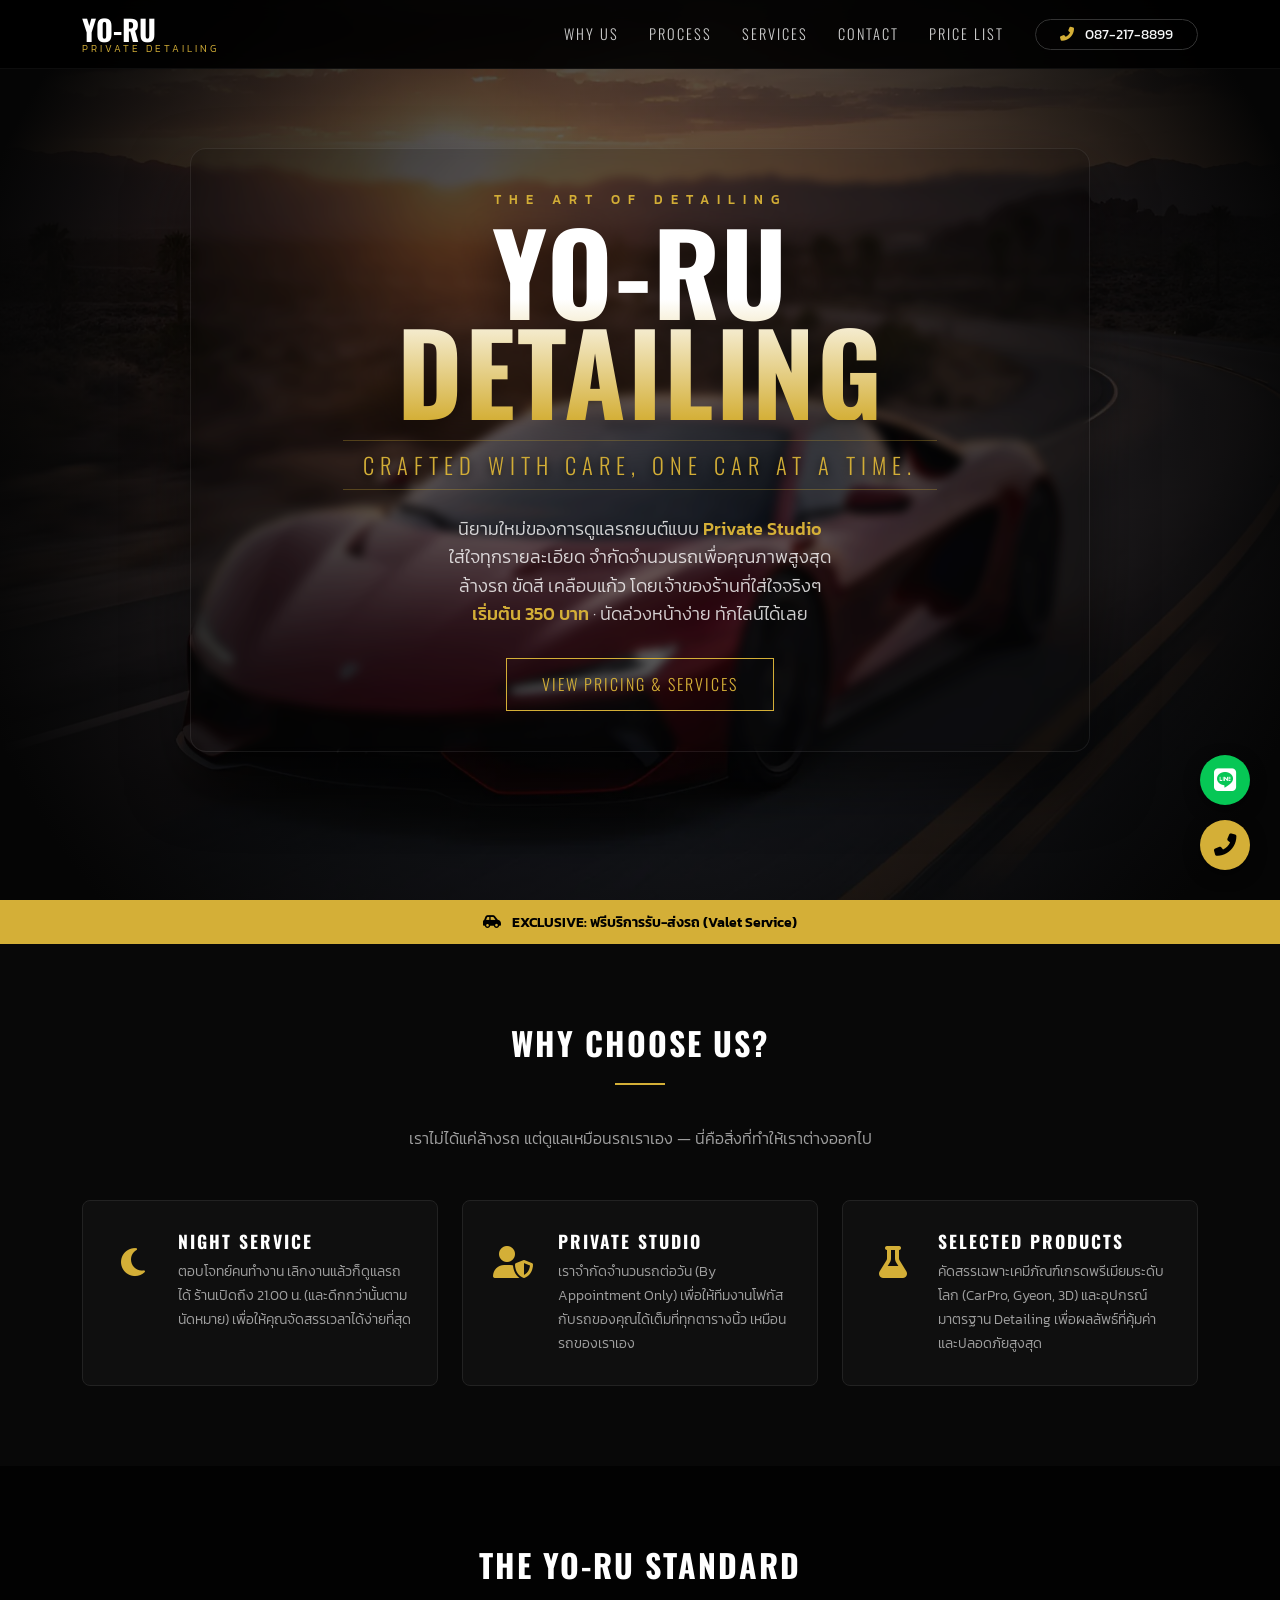
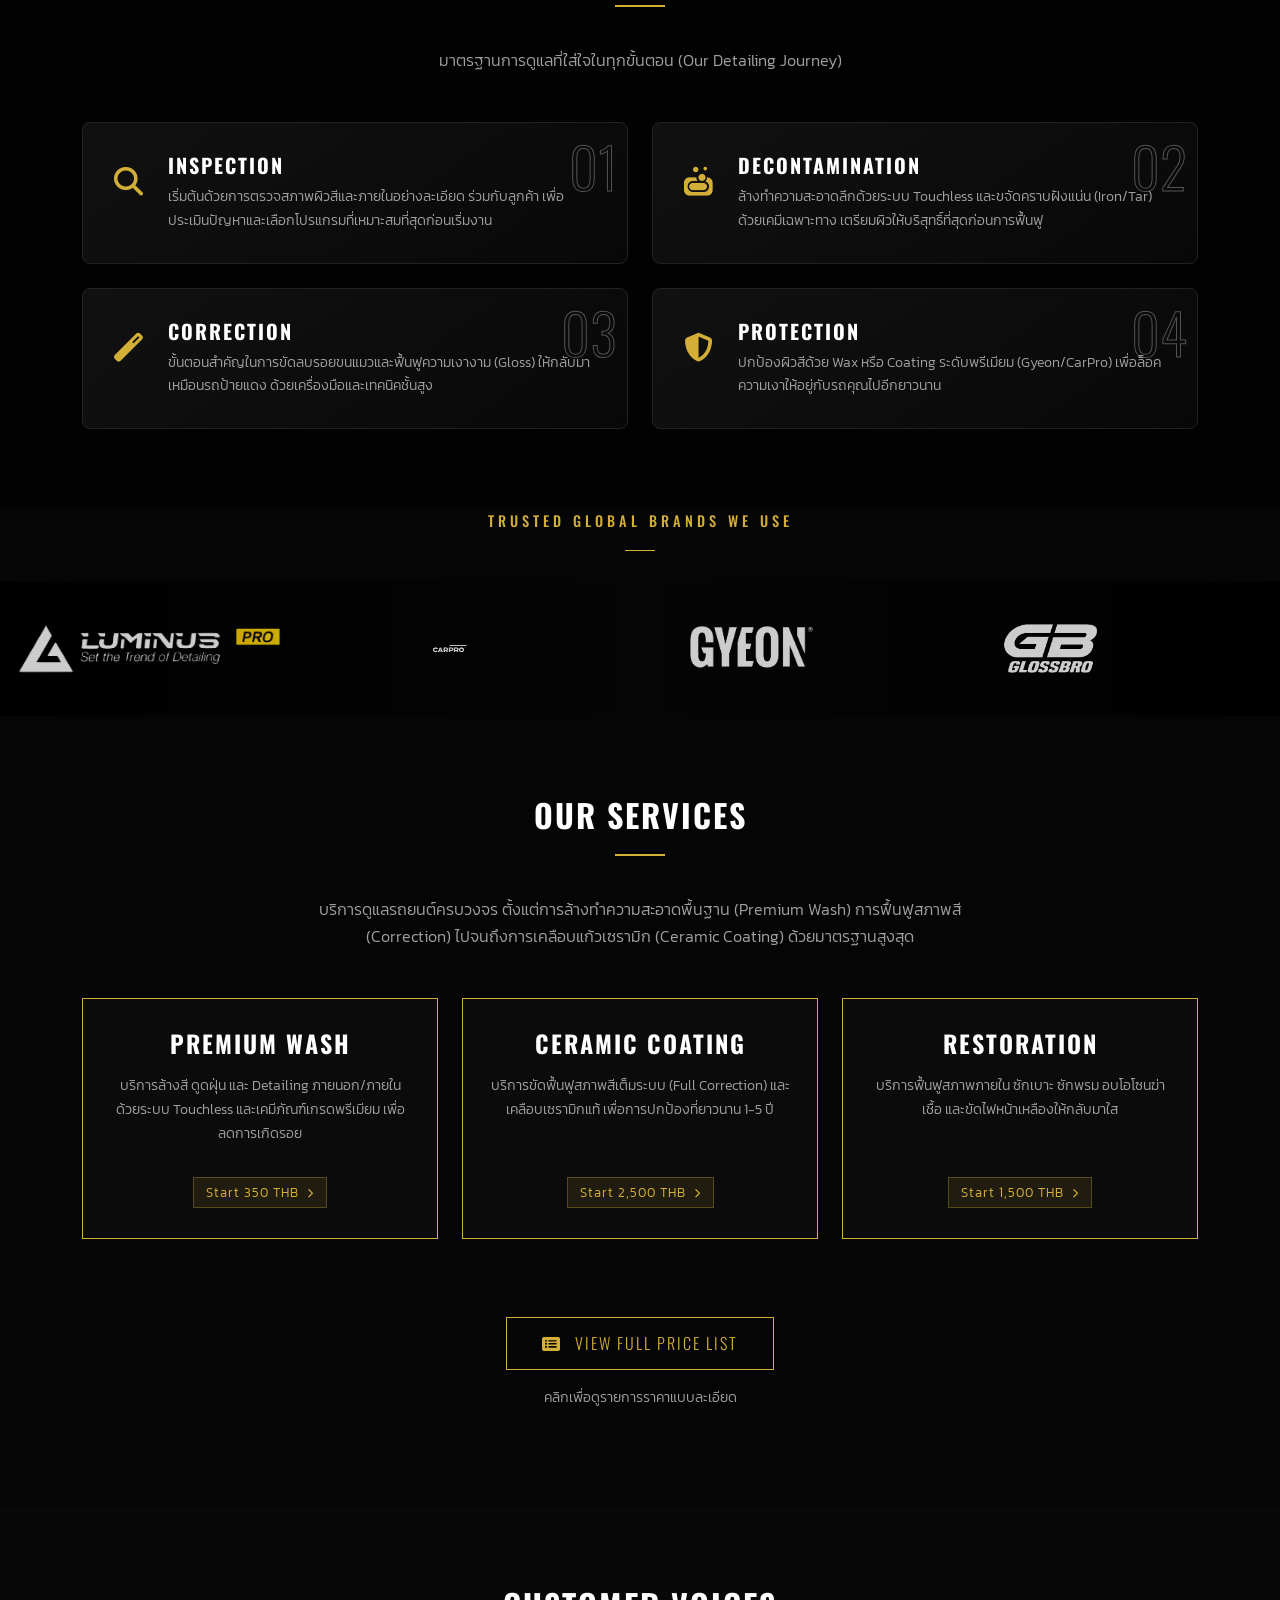
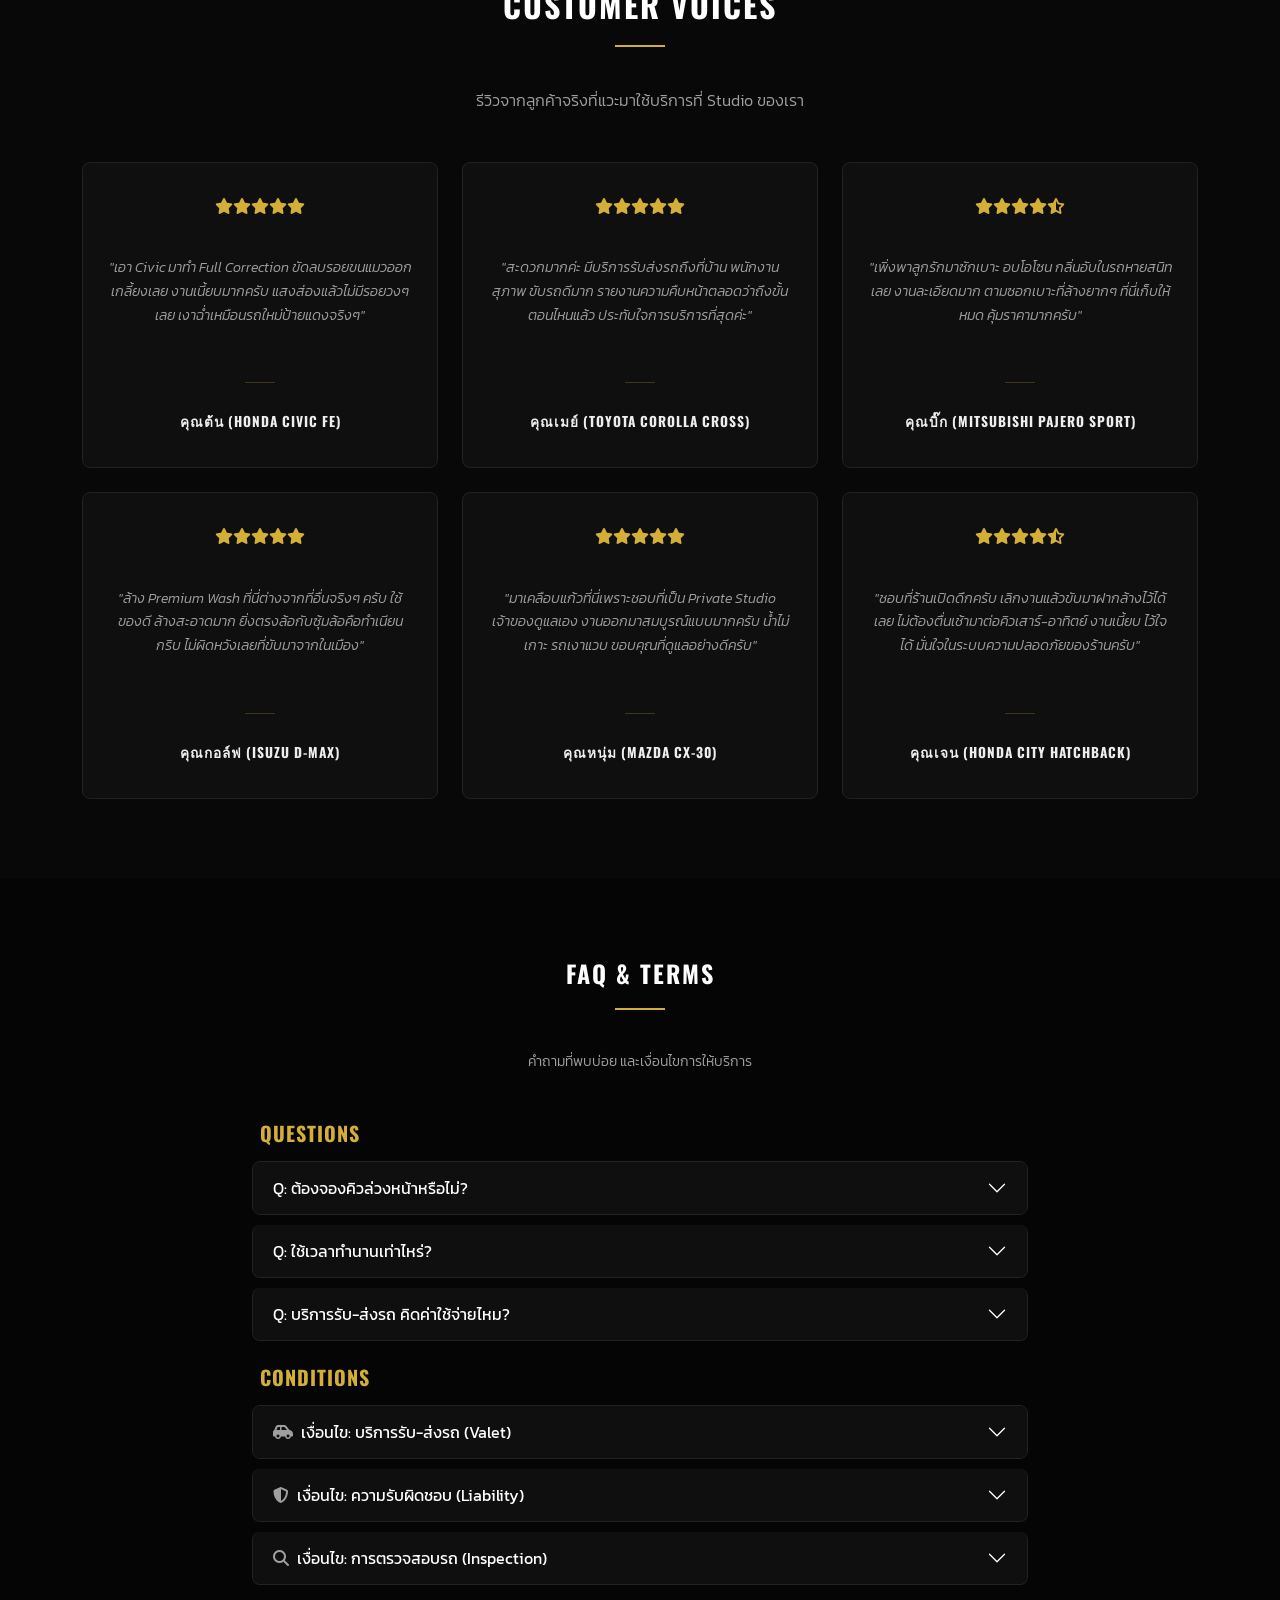
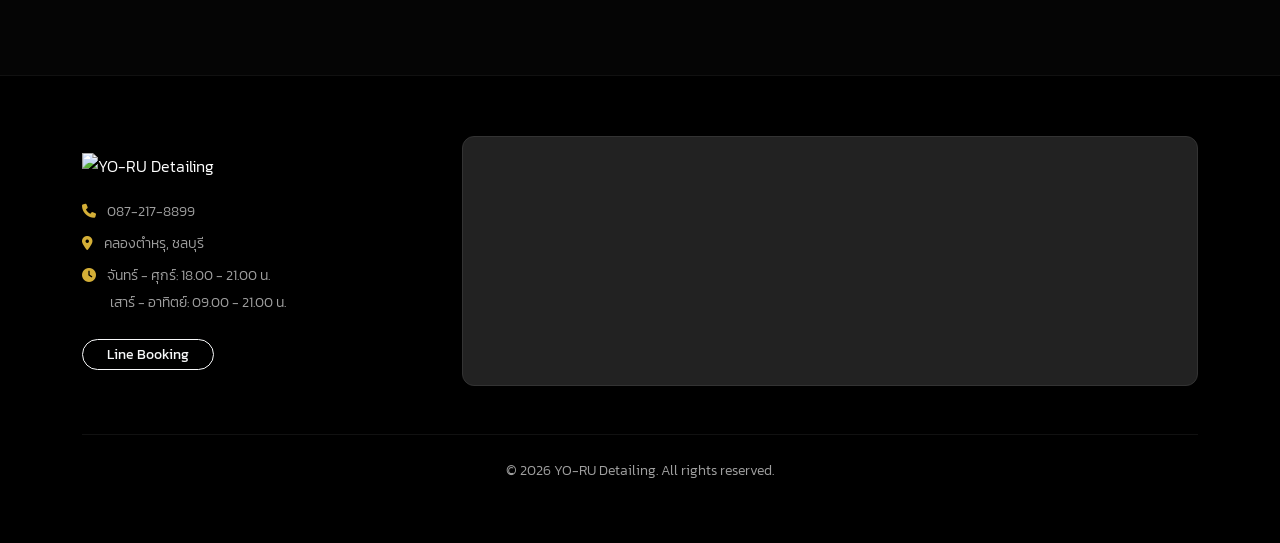
==== index.html @ 44919859 "Update index.html" ====
<!DOCTYPE html>
<html lang="th">
<head>
    <base target="_top">
    <meta charset="UTF-8">
    <meta name="viewport" content="width=device-width, initial-scale=1.0">
    <meta name="referrer" content="no-referrer">
    
    <title>YO-RU Detailing | Private Car Care Chonburi</title>
    <meta name="description" content="YO-RU Detailing ศูนย์ดูแลรถยนต์ครบวงจร ชลบุรี บริการล้างรถพรีเมียม ขัดสี เคลือบแก้วเซรามิก โดยทีมงานมืออาชีพ รับรถจำกัดต่อวันเพื่อคุณภาพสูงสุด">
    <meta name="keywords" content="ล้างรถชลบุรี, เคลือบแก้วชลบุรี, ขัดสีรถชลบุรี, คาร์แคร์ชลบุรี, Detailing Chonburi, YO-RU Detailing, ล้างรถพรีเมียม, คลองตำหรุ, ล้างรถบิ๊กไบค์ชลบุรี">
    <meta name="author" content="YO-RU Detailing">

    <meta property="og:title" content="YO-RU Detailing | Private Car Care Chonburi">
    <meta property="og:description" content="บริการดูแลรถยนต์ระดับพรีเมียม ขัดสี เคลือบแก้ว โดยทีมงานมืออาชีพ รับรถจำกัดต่อวันเพื่อคุณภาพสูงสุด">
    <meta property="og:image" content="images/og-image.jpg"> <meta property="og:url" content="https://www.yourdomain.com">
    
    <link rel="icon" type="image/png" href="images/favicon.png">
    
    <link href="https://cdn.jsdelivr.net/npm/bootstrap@5.3.0/dist/css/bootstrap.min.css" rel="stylesheet">
    <link href="https://fonts.googleapis.com/css2?family=Kanit:wght@300;400;500;600;700;800&family=Oswald:wght@500;700&display=swap" rel="stylesheet">
    <link rel="stylesheet" href="https://cdnjs.cloudflare.com/ajax/libs/font-awesome/6.4.0/css/all.min.css">

    <script type="application/ld+json">
    {
      "@context": "https://schema.org",
      "@type": "AutoDetailing",
      "name": "YO-RU Detailing",
      "description": "ศูนย์ดูแลรถยนต์ครบวงจร ชลบุรี บริการล้างรถพรีเมียม ขัดสี เคลือบแก้วเซรามิก",
      "image": "images/logo.png",
      "telephone": "087-217-8899",
      "address": {
        "@type": "PostalAddress",
        "streetAddress": "คลองตำหรุ",
        "addressLocality": "เมืองชลบุรี",
        "addressRegion": "ชลบุรี",
        "postalCode": "20000",
        "addressCountry": "TH"
      },
      "geo": {
        "@type": "GeoCoordinates",
        "latitude": 13.443207, 
        "longitude": 101.002819 
      },
      "openingHours": "Mo-Su 09:00-21:00"
    }
        
    </script>
    <style>
        :root {
            --bg-main: #050505;       
            --bg-secondary: #0a0a0a;  
            --accent: #D4AF37;        
            --text-main: #ffffff;     
            --text-muted: #a0a0a0;      
            --border-color: #222222;  
        }

        body {
            font-family: 'Kanit', sans-serif;
            background-color: var(--bg-main);
            color: var(--text-main);
            line-height: 1.7;
            font-weight: 300;
            overflow-x: hidden;
        }

        h1, h2, h3, h4, h5 {
            font-family: 'Oswald', sans-serif;
            color: var(--text-main);
            font-weight: 700;
            text-transform: uppercase;
            letter-spacing: 2px;
        }

        .text-gold { color: var(--accent) !important; }
        .text-muted { color: var(--text-muted) !important; }
        .text-bright { color: #fff; font-weight: 600; }

        /* Navbar */
        .navbar {
            background: rgba(0, 0, 0, 0.90);
            backdrop-filter: blur(10px);
            border-bottom: 1px solid rgba(255,255,255,0.05);
            padding: 10px 0; /* ลด padding เพื่อความกระชับ */
            transition: all 0.4s ease;
        }
        .nav-link {
            color: #ccc !important;
            font-family: 'Oswald', sans-serif;
            font-size: 0.9rem; 
            text-transform: uppercase;
            letter-spacing: 2px;
            padding: 8px 15px !important; 
        }
        .nav-link:hover, .nav-link.active { color: var(--accent) !important; }

        /* --- LOGO ADJUSTMENT --- */
        .navbar-brand img {
            max-height: 55px; /* ขนาดปกติสำหรับ Desktop */
            width: auto;
            transition: all 0.3s ease;
        }

        .start-price {
    display: inline-block;
    background: rgba(212, 175, 55, 0.1);
    color: var(--accent);
    padding: 6px 15px;
    border: 1px solid rgba(212, 175, 55, 0.3);
    font-size: 0.85rem;
    margin-top: 15px;
    letter-spacing: 1px;
    transition: all 0.3s ease;
}

.start-price:hover {
    background: var(--accent);
    color: #000 !important;
    border-color: var(--accent);
    transform: translateY(-2px);
}
        /* Mobile Logo Fix */
        @media (max-width: 991px) {
            .navbar-brand img {
                max-height: 40px; /* ลดขนาดลงสำหรับมือถือ */
            }
        }

        /* Hero */
        .hero-section {
            height: 100vh;
            display: flex;
            align-items: center;
            justify-content: center;
            text-align: center;
            position: relative;
            overflow: hidden;
            background: url('images/bg.webp') center/cover no-repeat;
        }
        .hero-overlay {
            position: absolute; 
            top: 0; left: 0; width: 100%; height: 100%;
            /* ปรับ Gradient ให้ดูมีมิติขึ้น (Radial) */
            background: radial-gradient(circle, rgba(0,0,0,0.3) 0%, rgba(5,5,5,1) 90%);
            z-index: 1;
        }
        .hero-content { 
            position: relative; 
            z-index: 2; 
            padding: 20px; 
            width: 100%;
        }

        /* --- NEW LUXURY HERO STYLES --- */
        .hero-glass-card {
    background: rgba(0, 0, 0, 0.2);
    backdrop-filter: blur(5px);
    -webkit-backdrop-filter: blur(5px);
    border: 1px solid rgba(255, 255, 255, 0.08);
    padding: 40px 15px; /* ลด padding ข้างลงเล็กน้อยบนมือถือ */
    border-radius: 16px;
    display: inline-block;
    width: 95%; /* เพิ่มความกว้างให้เกือบเต็มจอ */
    max-width: 900px;
    box-shadow: 0 30px 60px rgba(0,0,0,0.5);
}

        .hero-title-main {
            font-family: 'Oswald', sans-serif;
            /* clamp(ขนาดเล็กสุด, ขนาดตามจอ, ขนาดใหญ่สุด) */
            font-size: clamp(3.5rem, 12vw, 7rem); 
            font-weight: 800;
            line-height: 0.9;
            margin-bottom: 20px;
            /* Gradient Text สีเงินไปทอง */
            background: linear-gradient(180deg, #ffffff 40%, #D4AF37 100%);
            -webkit-background-clip: text;
            -webkit-text-fill-color: transparent;
            filter: drop-shadow(0 10px 20px rgba(0,0,0,0.6));
            text-transform: uppercase;
        }

        .hero-tagline-en {
            font-family: 'Oswald', sans-serif;
            font-size: clamp(1rem, 4vw, 1.4rem);
            color: var(--accent);
            letter-spacing: 6px;
            text-transform: uppercase;
            margin-bottom: 25px;
            text-shadow: 0 2px 10px rgba(0,0,0,0.8);
            border-top: 1px solid rgba(212, 175, 55, 0.3);
            border-bottom: 1px solid rgba(212, 175, 55, 0.3);
            display: inline-block;
            padding: 5px 20px;
        }

        .hero-description-th {
    font-size: 1.1rem;
    color: rgba(255, 255, 255, 0.8);
    font-weight: 300;
    max-width: 100%; /* ให้ข้อความขยายได้เต็มที่ */
    margin: 0 auto;
    line-height: 1.6;
    word-break: keep-all; /* ป้องกันการตัดคำกลางคำ */
}
        /* ลดขนาดชื่อร้านบนมือถือเพื่อไม่ให้ล้น */
@media (max-width: 768px) {
    .hero-title-main {
        font-size: clamp(3rem, 15vw, 5rem); 
        line-height: 1.1;
    }
}

        .btn-gold {
            background: transparent;
            color: var(--accent);
            border: 1px solid var(--accent);
            padding: 12px 35px;
            font-family: 'Oswald', sans-serif;
            letter-spacing: 2px;
            text-decoration: none;
            transition: 0.4s;
            display: inline-block;
            margin-top: 30px;
        }
        .btn-gold:hover {
            background: var(--accent);
            color: #000;
            box-shadow: 0 0 25px rgba(212, 175, 55, 0.5);
        }

        /* Mobile Horizontal Scroll */
        @media (max-width: 991px) {
            .mobile-scroll-row {
                display: flex !important;
                flex-wrap: nowrap !important;
                overflow-x: auto;
                gap: 15px;
                padding-bottom: 25px;
                scroll-snap-type: x mandatory;
                -webkit-overflow-scrolling: touch;
                margin-left: -10px; margin-right: -10px;
                padding-left: 20px; padding-right: 20px;
                justify-content: flex-start !important; 
            }
            .mobile-scroll-row::-webkit-scrollbar { display: none; }
            .mobile-scroll-row > div {
                flex: 0 0 85%;
                max-width: 85%;
                scroll-snap-align: center;
            }
        }

        /* Feature Card (Why Us) */
        .feature-card {
            background: #0f0f0f;
            padding: 30px 25px;
            height: 100%;
            border: 1px solid #222;
            display: flex;
            align-items: flex-start;
            gap: 20px;
            border-radius: 8px;
        }
        .feature-icon { 
            font-size: 2rem;
            color: var(--accent); 
            min-width: 50px; 
            text-align: center;
            margin-top: 5px;
        }

        /* Process Step (Standard) */
        .process-step {
            position: relative;
            padding: 30px 25px;
            background: linear-gradient(145deg, #111, #080808);
            border: 1px solid #222;
            height: 100%;
            border-radius: 8px;
            display: flex;
            align-items: flex-start;
            gap: 20px;
        }
        .process-icon {
            font-size: 1.8rem; 
            color: var(--accent);
            min-width: 40px;
            text-align: center;
            margin-top: 5px;
        }
        .step-number-bg {
    position: absolute; 
    top: -5px; 
    right: 10px;
    font-family: 'Oswald', sans-serif; 
    font-size: 3.5rem; /* ขยายใหญ่ขึ้นอีกนิด */
    color: transparent; /* ทำให้พื้นตัวเลขโปร่งใส */
    -webkit-text-stroke: 1px rgba(255, 255, 255, 0.3); /* ใส่เส้นขอบสีขาวจางๆ */
    pointer-events: none;
}

        /* Service Card */
        .service-card {
            border: 1px solid var(--accent); 
            padding: 30px 25px;
            height: 100%;
            background-color: rgba(15, 15, 15, 0.6);
            display: flex;
            flex-direction: column;
            justify-content: space-between;
            border-radius: 0;
            min-height: 220px;
        }
        .start-price {
            display: inline-block;
            background: rgba(212, 175, 55, 0.1);
            color: var(--accent);
            padding: 4px 12px;
            border: 1px solid rgba(212, 175, 55, 0.3);
            font-size: 0.8rem;
            margin-top: 15px;
            letter-spacing: 1px;
        }

        /* Terms Box */
        .term-box {
            border: 1px solid #2a2a2a;
            background: #0a0a0a;
            padding: 25px;
            height: 100%;
            border-left: 3px solid var(--accent);
        }
        .term-title {
            color: var(--accent);
            font-family: 'Oswald', sans-serif;
            font-weight: 500;
            margin-bottom: 15px;
            font-size: 1.1rem;
            letter-spacing: 1px;
            border-bottom: 1px solid #222;
            padding-bottom: 10px;
        }
        .term-list li {
            margin-bottom: 8px;
            position: relative;
            padding-left: 15px;
            font-size: 0.9rem;
            color: #aaa;
        }
        .term-list li::before {
            content: "-";
            color: var(--accent);
            position: absolute;
            left: 0;
        }

        /* Accordion Style */
        .accordion-item {
            background-color: #0f0f0f;
            border: 1px solid #222;
            margin-bottom: 10px;
            border-radius: 8px !important;
            overflow: hidden;
        }
        .accordion-button {
            background-color: #0f0f0f;
            color: #ffffff;
            font-family: 'Kanit', sans-serif;
            font-weight: 400;
            box-shadow: none !important;
        }
        .accordion-button:not(.collapsed) {
            background-color: #1a1a1a;
            color: var(--accent);
            box-shadow: inset 0 -1px 0 rgba(212, 175, 55, 0.2) !important;
        }
        .accordion-button::after { filter: brightness(0) invert(1); }
        .accordion-button:not(.collapsed)::after {
            background-image: url("data:image/svg+xml,%3csvg xmlns='https://www.w3.org/2000/svg' viewBox='0 0 16 16' fill='%23D4AF37'%3e%3cpath fill-rule='evenodd' d='M1.646 4.646a.5.5 0 0 1 .708 0L8 10.293l5.646-5.647a.5.5 0 0 1 .708.708l-6 6a.5.5 0 0 1-.708 0l-6-6a.5.5 0 0 1 0-.708z'/%3e%3c/svg%3e");
        }
        .accordion-body {
            background-color: #080808;
            color: #aaa;
            border-top: 1px solid #222;
            font-size: 0.95rem;
        }
        .accordion-body strong { color: var(--accent); }

        /* Other Utils */
        .section-padding { padding: 80px 0; }
        .section-line { width: 50px; height: 2px; background: var(--accent); margin: 20px auto 40px auto; }
        .valet-bar { background: var(--accent); color: #000; padding: 10px; text-align: center; font-weight: 600; font-size: 0.9rem; }
        
        /* Floating Button */
        .floating-group { position: fixed; bottom: 30px; right: 30px; z-index: 999; display: flex; flex-direction: column; gap: 15px; }
        .float-btn { width: 50px; height: 50px; border-radius: 50%; display: flex; align-items: center; justify-content: center; font-size: 1.4rem; color: #fff; box-shadow: 0 5px 15px rgba(0,0,0,0.5); text-decoration: none; }

        /* --- Brand Slider Auto Scroll --- */
/* --- Brand Slider Enhanced --- */
.brand-slider {
    overflow: hidden;
    padding: 40px 0; /* เพิ่มพื้นที่บน-ล่างให้ดูโปร่งและเด่นขึ้น */
    white-space: nowrap;
    position: relative;
    background: linear-gradient(90deg, #000 0%, #050505 50%, #000 100%); /* เพิ่มมิติพื้นหลัง */
}

.brand-track {
    display: flex;
    width: max-content;
    animation: scroll 25s linear infinite; /* ปรับให้เร็วขึ้นนิดหน่อยเพื่อให้ดูไม่นิ่งเกินไป */
}

.brand-item {
    flex: 0 0 auto;
    width: 220px; /* ปรับขนาดความกว้างเพิ่มขึ้นจาก 180px */
    margin: 0 40px; /* เพิ่มระยะห่างระหว่างแบรนด์ */
    display: flex;
    align-items: center;
    justify-content: center;
}

.brand-item img {
    max-height: 55px; /* เพิ่มความสูงโลโก้จาก 45px เป็น 55px */
    filter: brightness(1.2); /* ปรับให้สว่างขึ้น */
    opacity: 0.8;
    transition: all 0.4s ease;
}

.brand-item img:hover {
    filter: brightness(1.5) drop-shadow(0 0 10px rgba(212, 175, 55, 0.3)); /* เพิ่มแสงสีทองจางๆ เวลาเมาส์ชี้ */
    opacity: 1;
    transform: scale(1.1); /* ขยายขนาดขึ้นเล็กน้อยเวลา Hover */
}

@keyframes scroll {
    0% { transform: translateX(0); }
    100% { transform: translateX(-50%); }
}

/* หยุดเลื่อนเมื่อเอาเมาส์วาง */
.brand-slider:hover .brand-track {
    animation-play-state: paused;
}

    </style>
</head>
<body>

    <nav class="navbar navbar-expand-lg fixed-top navbar-dark">
        <div class="container">
            <a class="navbar-brand scroll-link" href="#home">
                <img id="mainLogo" src="images/logo.png" alt="YO-RU"
                     onerror="this.style.display='none'; document.getElementById('backupLogo').style.display='flex';">
                <div id="backupLogo" style="display:none; flex-direction: column; line-height: 1;">
                    <span style="font-family: 'Oswald', sans-serif; font-size: 1.8rem; font-weight: 700; color: #fff;">YO-RU</span>
                    <span style="font-size: 0.6rem; letter-spacing: 3px; color: var(--accent);">PRIVATE DETAILING</span>
                </div>
            </a>
            
            <button class="navbar-toggler border-0" type="button" data-bs-toggle="collapse" data-bs-target="#navbarNav">
                <i class="fas fa-bars text-white fs-4"></i>
            </button>

            <div class="collapse navbar-collapse justify-content-end mt-3 mt-lg-0" id="navbarNav">
                <ul class="navbar-nav align-items-center">
                    <li class="nav-item"><a class="nav-link scroll-link" href="#whyus">Why Us</a></li>
                    <li class="nav-item"><a class="nav-link scroll-link" href="#process">Process</a></li>
                    <li class="nav-item"><a class="nav-link scroll-link" href="#packages">Services</a></li>
                    <li class="nav-item"><a class="nav-link scroll-link" href="#contact">Contact</a></li>
                    <li class="nav-item"><a class="nav-link" href="price-list.html" target="_blank">Price List</a></li>
                    
                    <li class="nav-item ms-lg-3">
                        <a href="tel:0872178899" class="btn btn-outline-light btn-sm rounded-pill px-4" style="border-color: #333;">
                            <i class="fas fa-phone-alt me-2 text-gold"></i> 087-217-8899
                        </a>
                    </li>
                </ul>
            </div>
        </div>
    </nav>

    <header id="home" class="hero-section">
        <div class="hero-overlay"></div>
        <div class="container hero-content">
            <div class="hero-glass-card">
                <p class="text-gold mb-2" style="letter-spacing: 8px; font-weight: 500; font-size: 0.8rem; text-transform: uppercase;">
                    The Art of Detailing
                </p>
                
                <h1 class="hero-title-main">YO-RU<br>DETAILING</h1>
                
                <p class="hero-tagline-en">CRAFTED WITH CARE, ONE CAR AT A TIME.</p>
                
                <div class="hero-description-th">
                    นิยามใหม่ของการดูแลรถยนต์แบบ <span class="text-gold" style="font-weight: 500;">Private Studio</span><br>
                    ใส่ใจทุกรายละเอียด จำกัดจำนวนรถเพื่อคุณภาพสูงสุด
                </div>
                <div class="hero-description-th">
                    ล้างรถ ขัดสี เคลือบแก้ว โดยเจ้าของร้านที่ใส่ใจจริงๆ<br>
                    <span class="text-gold" style="font-weight: 500;">เริ่มต้น 350 บาท</span> · นัดล่วงหน้าง่าย ทักไลน์ได้เลย
                </div>
                    


                <a href="price-list.html" target="_blank" class="btn-gold">VIEW PRICING & SERVICES</a>
            </div>
        </div>
    </header>
    
    <div class="valet-bar">
        <div class="container">
            <i class="fas fa-car-side me-2"></i> EXCLUSIVE: ฟรีบริการรับ-ส่งรถ (Valet Service)
        </div>
    </div>

    <section id="whyus" class="section-padding" style="background-color: #080808;">
        <div class="container">
            <div class="text-center mb-5">
                <h2 class="section-title">WHY CHOOSE US?</h2>
                <div class="section-line"></div>
                <p class="text-muted">เราไม่ได้แค่ล้างรถ แต่ดูแลเหมือนรถเราเอง — นี่คือสิ่งที่ทำให้เราต่างออกไป

</p>
            </div>
            
            <div class="row g-4 mobile-scroll-row">
                <div class="col-lg-4">
                    <div class="feature-card">
                        <div class="feature-icon"><i class="fas fa-moon"></i></div>
                        <div>
                            <h4 class="mb-2" style="font-size: 1.1rem;">NIGHT SERVICE</h4>
                            <p class="text-muted small mb-0">ตอบโจทย์คนทำงาน เลิกงานแล้วก็ดูแลรถได้ ร้านเปิดถึง 21.00 น. (และดึกกว่านั้นตามนัดหมาย) เพื่อให้คุณจัดสรรเวลาได้ง่ายที่สุด</p>
                        </div>
                    </div>
                </div>
                <div class="col-lg-4">
                    <div class="feature-card">
                        <div class="feature-icon"><i class="fas fa-user-shield"></i></div>
                        <div>
                            <h4 class="mb-2" style="font-size: 1.1rem;">PRIVATE STUDIO</h4>
                            <p class="text-muted small mb-0">เราจำกัดจำนวนรถต่อวัน (By Appointment Only) เพื่อให้ทีมงานโฟกัสกับรถของคุณได้เต็มที่ทุกตารางนิ้ว เหมือนรถของเราเอง</p>
                        </div>
                    </div>
                </div>
                <div class="col-lg-4">
                    <div class="feature-card">
                        <div class="feature-icon"><i class="fas fa-flask"></i></div>
                        <div>
                            <h4 class="mb-2" style="font-size: 1.1rem;">SELECTED PRODUCTS</h4>
                            <p class="text-muted small mb-0">คัดสรรเฉพาะเคมีภัณฑ์เกรดพรีเมียมระดับโลก (CarPro, Gyeon, 3D) และอุปกรณ์มาตรฐาน Detailing เพื่อผลลัพธ์ที่คุ้มค่าและปลอดภัยสูงสุด</p>
                        </div>
                    </div>
                </div>
            </div>
            <div class="text-center text-muted small mt-2 d-lg-none"><i class="fas fa-arrows-alt-h me-2"></i>เลื่อนเพื่อดูเพิ่มเติม</div>
        </div>
    </section>

    <section id="process" class="section-padding" style="background-color: #020202;">
        <div class="container">
            <div class="text-center mb-5">
                <h2 class="section-title">THE YO-RU STANDARD</h2>
                <div class="section-line"></div>
                <p class="text-muted">มาตรฐานการดูแลที่ใส่ใจในทุกขั้นตอน (Our Detailing Journey)</p>
            </div>

            <div class="row g-4 mobile-scroll-row">
                <div class="col-lg-6">
                    <div class="process-step">
                        <div class="step-number-bg">01</div>
                        <div class="process-icon"><i class="fas fa-search"></i></div>
                        <div>
                            <h5 class="mb-2 text-white">INSPECTION</h5>
                            <p class="text-muted small mb-0">เริ่มต้นด้วยการตรวจสภาพผิวสีและภายในอย่างละเอียด ร่วมกับลูกค้า เพื่อประเมินปัญหาและเลือกโปรแกรมที่เหมาะสมที่สุดก่อนเริ่มงาน</p>
                        </div>
                    </div>
                </div>
                <div class="col-lg-6">
                    <div class="process-step">
                        <div class="step-number-bg">02</div>
                        <div class="process-icon"><i class="fas fa-soap"></i></div>
                        <div>
                            <h5 class="mb-2 text-white">DECONTAMINATION</h5>
                            <p class="text-muted small mb-0">ล้างทำความสะอาดลึกด้วยระบบ Touchless และขจัดคราบฝังแน่น (Iron/Tar) ด้วยเคมีเฉพาะทาง เตรียมผิวให้บริสุทธิ์ที่สุดก่อนการฟื้นฟู</p>
                        </div>
                    </div>
                </div>
                <div class="col-lg-6">
                    <div class="process-step">
                        <div class="step-number-bg">03</div>
                        <div class="process-icon"><i class="fas fa-magic"></i></div>
                        <div>
                            <h5 class="mb-2 text-white">CORRECTION</h5>
                            <p class="text-muted small mb-0">ขั้นตอนสำคัญในการขัดลบรอยขนแมวและฟื้นฟูความเงางาม (Gloss) ให้กลับมาเหมือนรถป้ายแดง ด้วยเครื่องมือและเทคนิคชั้นสูง</p>
                        </div>
                    </div>
                </div>
                <div class="col-lg-6">
                    <div class="process-step">
                        <div class="step-number-bg">04</div>
                        <div class="process-icon"><i class="fas fa-shield-alt"></i></div>
                        <div>
                            <h5 class="mb-2 text-white">PROTECTION</h5>
                            <p class="text-muted small mb-0">ปกป้องผิวสีด้วย Wax หรือ Coating ระดับพรีเมียม (Gyeon/CarPro) เพื่อล็อคความเงาให้อยู่กับรถคุณไปอีกยาวนาน</p>
                        </div>
                    </div>
                </div>
            </div>
            <div class="text-center text-muted small mt-2 d-lg-none"><i class="fas fa-arrows-alt-h me-2"></i>เลื่อนเพื่อดูเพิ่มเติม</div>
        </div>
    </section>

    <div class="container text-center mb-2">
    <p class="text-gold" style="font-family: 'Oswald', sans-serif; letter-spacing: 4px; font-weight: 500; font-size: 0.9rem; text-transform: uppercase;">
        TRUSTED GLOBAL BRANDS WE USE
    </p>
    <div style="width: 30px; height: 1px; background: var(--accent); margin: 10px auto 30px;"></div>
</div>
    
    <div class="brand-slider">
        <div class="brand-track">
            <div class="brand-item"><img src="images/logo-luminus.png" alt="Luminus"></div>
            <div class="brand-item"><img src="images/logo-carpro.png" alt="CarPro"></div>
            <div class="brand-item"><img src="images/logo-gyeon.png" alt="Gyeon"></div>
            <div class="brand-item"><img src="images/logo-glossbro.png" alt="Glossbro"></div>
            <div class="brand-item"><img src="images/logo-3d.png" alt="3D"></div>
            <div class="brand-item"><img src="images/max-shine-logo.png" alt="MaxShine"></div>
            
            <div class="brand-item"><img src="images/logo-luminus.png" alt="Luminus"></div>
            <div class="brand-item"><img src="images/logo-carpro.png" alt="CarPro"></div>
            <div class="brand-item"><img src="images/logo-gyeon.png" alt="Gyeon"></div>
            <div class="brand-item"><img src="images/logo-glossbro.png" alt="Glossbro"></div>
            <div class="brand-item"><img src="images/logo-3d.png" alt="3D"></div>
            <div class="brand-item"><img src="images/max-shine-logo.png" alt="MaxShine"></div>
        </div>
    </div>
</div>

    <section id="packages" class="section-padding">
        <div class="container text-center">
            <h2 class="section-title">OUR SERVICES</h2>
            <div class="section-line"></div>
            <p class="text-muted mb-5" style="max-width: 700px; margin-left: auto; margin-right: auto;">
                บริการดูแลรถยนต์ครบวงจร ตั้งแต่การล้างทำความสะอาดพื้นฐาน (Premium Wash) การฟื้นฟูสภาพสี (Correction) 
                ไปจนถึงการเคลือบแก้วเซรามิก (Ceramic Coating) ด้วยมาตรฐานสูงสุด
            </p>

            <div class="row g-4 mobile-scroll-row justify-content-center mb-5">
    <div class="col-md-4">
        <div class="service-card">
            <div>
                <h4 class="text-white mb-3">PREMIUM WASH</h4>
                <p class="text-muted small">บริการล้างสี ดูดฝุ่น และ Detailing ภายนอก/ภายใน ด้วยระบบ Touchless และเคมีภัณฑ์เกรดพรีเมียม เพื่อลดการเกิดรอย</p>
            </div>
            <div><a href="price-list.html" class="start-price text-decoration-none">Start 350 THB <i class="fas fa-chevron-right ms-1" style="font-size: 0.6rem;"></i></a></div>
        </div>
    </div>
    <div class="col-md-4">
        <div class="service-card">
            <div>
                <h4 class="text-white mb-3">CERAMIC COATING</h4>
                <p class="text-muted small">บริการขัดฟื้นฟูสภาพสีเต็มระบบ (Full Correction) และเคลือบเซรามิกแท้ เพื่อการปกป้องที่ยาวนาน 1-5 ปี</p>
            </div>
            <div><a href="price-list.html" class="start-price text-decoration-none">Start 2,500 THB <i class="fas fa-chevron-right ms-1" style="font-size: 0.6rem;"></i></a></div>
        </div>
    </div>
    <div class="col-md-4">
        <div class="service-card">
            <div>
                <h4 class="text-white mb-3">RESTORATION</h4>
                <p class="text-muted small">บริการฟื้นฟูสภาพภายใน ซักเบาะ ซักพรม อบโอโซนฆ่าเชื้อ และขัดไฟหน้าเหลืองให้กลับมาใส</p>
            </div>
            <div><a href="price-list.html" class="start-price text-decoration-none">Start 1,500 THB <i class="fas fa-chevron-right ms-1" style="font-size: 0.6rem;"></i></a></div>
        </div>
    </div>
</div>

            <a href="price-list.html" target="_blank" class="btn-gold">
                <i class="fas fa-list-alt me-2"></i> VIEW FULL PRICE LIST
            </a>
            <p class="text-muted small mt-3">คลิกเพื่อดูรายการราคาแบบละเอียด</p>
        </div>
    </section>
<section id="reviews" class="section-padding" style="background-color: #080808;">
        <div class="container">
            <div class="text-center mb-5">
                <h2 class="section-title">CUSTOMER VOICES</h2>
                <div class="section-line"></div>
                <p class="text-muted">รีวิวจากลูกค้าจริงที่แวะมาใช้บริการที่ Studio ของเรา</p>
            </div>

            <div class="row g-4 mobile-scroll-row">
                <div class="col-lg-4">
                    <div class="feature-card flex-column align-items-center text-center">
                        <div class="mb-3">
                            <i class="fas fa-star text-gold"></i><i class="fas fa-star text-gold"></i><i class="fas fa-star text-gold"></i><i class="fas fa-star text-gold"></i><i class="fas fa-star text-gold"></i>
                        </div>
                        <p class="text-muted small mb-3" style="font-style: italic; min-height: 80px;">"เอา Civic มาทำ Full Correction ขัดลบรอยขนแมวออกเกลี้ยงเลย งานเนี้ยบมากครับ แสงส่องแล้วไม่มีรอยวงๆ เลย เงาฉ่ำเหมือนรถใหม่ป้ายแดงจริงๆ"</p>
                        <hr style="width: 30px; border-color: var(--accent); margin: 10px auto;">
                        <h5 style="font-size: 0.85rem; letter-spacing: 1px; color: #eee;">คุณต้น (Honda Civic FE)</h5>
                    </div>
                </div>

                <div class="col-lg-4">
                    <div class="feature-card flex-column align-items-center text-center">
                        <div class="mb-3">
                            <i class="fas fa-star text-gold"></i><i class="fas fa-star text-gold"></i><i class="fas fa-star text-gold"></i><i class="fas fa-star text-gold"></i><i class="fas fa-star text-gold"></i>
                        </div>
                        <p class="text-muted small mb-3" style="font-style: italic; min-height: 80px;">"สะดวกมากค่ะ มีบริการรับส่งรถถึงที่บ้าน พนักงานสุภาพ ขับรถดีมาก รายงานความคืบหน้าตลอดว่าถึงขั้นตอนไหนแล้ว ประทับใจการบริการที่สุดค่ะ"</p>
                        <hr style="width: 30px; border-color: var(--accent); margin: 10px auto;">
                        <h5 style="font-size: 0.85rem; letter-spacing: 1px; color: #eee;">คุณเมย์ (Toyota Corolla Cross)</h5>
                    </div>
                </div>

                <div class="col-lg-4">
                    <div class="feature-card flex-column align-items-center text-center">
                        <div class="mb-3">
                            <i class="fas fa-star text-gold"></i><i class="fas fa-star text-gold"></i><i class="fas fa-star text-gold"></i><i class="fas fa-star text-gold"></i><i class="fas fa-star-half-alt text-gold"></i>
                        </div>
                        <p class="text-muted small mb-3" style="font-style: italic; min-height: 80px;">"เพิ่งพาลูกรักมาซักเบาะ อบโอโซน กลิ่นอับในรถหายสนิทเลย งานละเอียดมาก ตามซอกเบาะที่ล้างยากๆ ที่นี่เก็บให้หมด คุ้มราคามากครับ"</p>
                        <hr style="width: 30px; border-color: var(--accent); margin: 10px auto;">
                        <h5 style="font-size: 0.85rem; letter-spacing: 1px; color: #eee;">คุณบิ๊ก (Mitsubishi Pajero Sport)</h5>
                    </div>
                </div>

                <div class="col-lg-4">
                    <div class="feature-card flex-column align-items-center text-center">
                        <div class="mb-3">
                            <i class="fas fa-star text-gold"></i><i class="fas fa-star text-gold"></i><i class="fas fa-star text-gold"></i><i class="fas fa-star text-gold"></i><i class="fas fa-star text-gold"></i>
                        </div>
                        <p class="text-muted small mb-3" style="font-style: italic; min-height: 80px;">"ล้าง Premium Wash ที่นี่ต่างจากที่อื่นจริงๆ ครับ ใช้ของดี ล้างสะอาดมาก ยิ่งตรงล้อกับซุ้มล้อคือทำเนียนกริบ ไม่ผิดหวังเลยที่ขับมาจากในเมือง"</p>
                        <hr style="width: 30px; border-color: var(--accent); margin: 10px auto;">
                        <h5 style="font-size: 0.85rem; letter-spacing: 1px; color: #eee;">คุณกอล์ฟ (Isuzu D-Max)</h5>
                    </div>
                </div>

                <div class="col-lg-4">
                    <div class="feature-card flex-column align-items-center text-center">
                        <div class="mb-3">
                            <i class="fas fa-star text-gold"></i><i class="fas fa-star text-gold"></i><i class="fas fa-star text-gold"></i><i class="fas fa-star text-gold"></i><i class="fas fa-star text-gold"></i>
                        </div>
                        <p class="text-muted small mb-3" style="font-style: italic; min-height: 80px;">"มาเคลือบแก้วที่นี่เพราะชอบที่เป็น Private Studio เจ้าของดูแลเอง งานออกมาสมบูรณ์แบบมากครับ น้ำไม่เกาะ รถเงาแวบ ขอบคุณที่ดูแลอย่างดีครับ"</p>
                        <hr style="width: 30px; border-color: var(--accent); margin: 10px auto;">
                        <h5 style="font-size: 0.85rem; letter-spacing: 1px; color: #eee;">คุณหนุ่ม (Mazda CX-30)</h5>
                    </div>
                </div>

                <div class="col-lg-4">
                    <div class="feature-card flex-column align-items-center text-center">
                        <div class="mb-3">
                            <i class="fas fa-star text-gold"></i><i class="fas fa-star text-gold"></i><i class="fas fa-star text-gold"></i><i class="fas fa-star text-gold"></i><i class="fas fa-star-half-alt text-gold"></i>
                        </div>
                        <p class="text-muted small mb-3" style="font-style: italic; min-height: 80px;">"ชอบที่ร้านเปิดดึกครับ เลิกงานแล้วขับมาฝากล้างไว้ได้เลย ไม่ต้องตื่นเช้ามาต่อคิวเสาร์-อาทิตย์ งานเนี้ยบ ไว้ใจได้ มั่นใจในระบบความปลอดภัยของร้านครับ"</p>
                        <hr style="width: 30px; border-color: var(--accent); margin: 10px auto;">
                        <h5 style="font-size: 0.85rem; letter-spacing: 1px; color: #eee;">คุณเจน (Honda City Hatchback)</h5>
                    </div>
                </div>
            </div>
            <div class="text-center text-muted small mt-2 d-lg-none">
                <i class="fas fa-arrows-alt-h me-2"></i>เลื่อนดูรีวิวทั้งหมด (6 รายการ)
            </div>
        </div>
    </section>
  
    <section class="section-padding" style="background: #050505;">
        <div class="container" style="max-width: 800px;">
            <div class="text-center mb-5">
                <h2 class="section-title" style="font-size: 1.5rem;">FAQ & TERMS</h2>
                <div class="section-line"></div>
                <p class="text-muted small">คำถามที่พบบ่อย และเงื่อนไขการให้บริการ</p>
            </div>
            
            <div class="accordion" id="mainAccordion">
                
                <div class="mb-4">
                    <h5 class="text-gold mb-3 ms-2" style="font-family: 'Oswald'; letter-spacing: 1px;">QUESTIONS</h5>
                    
                    <div class="accordion-item">
                        <h2 class="accordion-header">
                            <button class="accordion-button collapsed" type="button" data-bs-toggle="collapse" data-bs-target="#faq1">
                                Q: ต้องจองคิวล่วงหน้าหรือไม่?
                            </button>
                        </h2>
                        <div id="faq1" class="accordion-collapse collapse" data-bs-parent="#mainAccordion">
                            <div class="accordion-body">
                                <strong>จำเป็นต้องจองครับ</strong> เนื่องจากเราเป็น Private Studio รับรถจำกัดจำนวนต่อวันเพื่อคุณภาพสูงสุด ไม่ได้รับ Walk-in ครับ
                            </div>
                        </div>
                    </div>

                    <div class="accordion-item">
                        <h2 class="accordion-header">
                            <button class="accordion-button collapsed" type="button" data-bs-toggle="collapse" data-bs-target="#faq2">
                                Q: ใช้เวลาทำนานเท่าไหร่?
                            </button>
                        </h2>
                        <div id="faq2" class="accordion-collapse collapse" data-bs-parent="#mainAccordion">
                            <div class="accordion-body">
                                <ul>
                                    <li><strong>ล้างพรีเมียม:</strong> 2 - 4 ชั่วโมง (ขึ้นอยู่กับความสกปรก)</li>
                                    <li><strong>เคลือบแก้ว/ขัดสี:</strong> 1 - 3 วัน (ต้องจอดรถค้างคืนเพื่ออบเซรามิก)</li>
                                </ul>
                            </div>
                        </div>
                    </div>

                    <div class="accordion-item">
                        <h2 class="accordion-header">
                            <button class="accordion-button collapsed" type="button" data-bs-toggle="collapse" data-bs-target="#faq3">
                                Q: บริการรับ-ส่งรถ คิดค่าใช้จ่ายไหม?
                            </button>
                        </h2>
                        <div id="faq3" class="accordion-collapse collapse" data-bs-parent="#mainAccordion">
                            <div class="accordion-body">
                                <strong>ฟรี!</strong> ค่าบริการในเขตพื้นที่ใกล้เคียง (คลองตำหรุ / นิคมอมตะ / ตัวเมืองชลบุรีบางส่วน) สามารถส่งพิกัดมาเช็คระยะทางก่อนได้ครับ
                            </div>
                        </div>
                    </div>
                </div>

                <div>
                    <h5 class="text-gold mb-3 ms-2" style="font-family: 'Oswald'; letter-spacing: 1px;">CONDITIONS</h5>

                    <div class="accordion-item">
                        <h2 class="accordion-header">
                            <button class="accordion-button collapsed" type="button" data-bs-toggle="collapse" data-bs-target="#term1">
                                <i class="fas fa-car-side me-2 text-muted"></i> เงื่อนไข: บริการรับ-ส่งรถ (Valet)
                            </button>
                        </h2>
                        <div id="term1" class="accordion-collapse collapse" data-bs-parent="#mainAccordion">
                            <div class="accordion-body">
                                <ul>
                                    <li>รับ-ส่งรถตามจุดนัดหมายและเวลาที่ระบุเท่านั้น</li>
                                    <li>พนักงานขับขี่ปลอดภัย ปฏิบัติตามกฎจราจร และไม่มีการนำรถไปใช้งานส่วนตัว</li>
                                    <li>หากเกินระยะทางที่กำหนด อาจมีค่าใช้จ่ายเพิ่มเติม (แจ้งล่วงหน้า)</li>
                                </ul>
                            </div>
                        </div>
                    </div>

                    <div class="accordion-item">
                        <h2 class="accordion-header">
                            <button class="accordion-button collapsed" type="button" data-bs-toggle="collapse" data-bs-target="#term2">
                                <i class="fas fa-shield-alt me-2 text-muted"></i> เงื่อนไข: ความรับผิดชอบ (Liability)
                            </button>
                        </h2>
                        <div id="term2" class="accordion-collapse collapse" data-bs-parent="#mainAccordion">
                            <div class="accordion-body">
                                <ul>
                                    <li>กรณีเกิดอุบัติเหตุระหว่างการรับ-ส่ง หรือขณะให้บริการ ยึดตามความคุ้มครองของ <strong>ประกันภัยรถยนต์ลูกค้า</strong> เป็นหลัก</li>
                                    <li>ทางร้านขอสงวนสิทธิ์ไม่รับผิดชอบ <strong>ทรัพย์สินมีค่า</strong> ที่สูญหาย โปรดนำออกจากรถก่อนส่งมอบ</li>
                                </ul>
                            </div>
                        </div>
                    </div>

                    <div class="accordion-item">
                        <h2 class="accordion-header">
                            <button class="accordion-button collapsed" type="button" data-bs-toggle="collapse" data-bs-target="#term3">
                                <i class="fas fa-search me-2 text-muted"></i> เงื่อนไข: การตรวจสอบรถ (Inspection)
                            </button>
                        </h2>
                        <div id="term3" class="accordion-collapse collapse" data-bs-parent="#mainAccordion">
                            <div class="accordion-body">
                                <ul>
                                    <li>ทางร้านจะมีการตรวจสอบสภาพรถ (Check-in) ร่วมกับลูกค้า หรือถ่ายวิดีโอก่อนเริ่มงาน เพื่อบันทึกรอยและตำหนิเดิม</li>
                                    <li>ไม่รับผิดชอบความเสียหายที่เกิดจากความเสื่อมสภาพเดิม เช่น สีหลุดร่อน สนิม หรือระบบไฟที่รวนอยู่ก่อนแล้ว</li>
                                </ul>
                            </div>
                        </div>
                    </div>
                </div>
            </div>
        </div>
    </section>

    <footer id="contact" style="background-color: #000; padding: 60px 0; border-top: 1px solid #111;">
    <div class="container">
        <div class="row align-items-center">
            <div class="col-lg-4 text-center text-lg-start mb-4 mb-lg-0">
                <img src="images/logo.png" alt="YO-RU Detailing" style="max-height: 70px; width: auto; margin-bottom: 20px;">
                
                <div class="text-muted small">
                    <p class="mb-2"><i class="fas fa-phone text-gold me-2"></i> 087-217-8899</p>
                    <p class="mb-2"><i class="fas fa-map-marker-alt text-gold me-2"></i> คลองตำหรุ, ชลบุรี</p>
                    
                    <div class="mb-4">
                        <p class="mb-1"><i class="fas fa-clock text-gold me-2"></i> จันทร์ - ศุกร์: 18.00 - 21.00 น.</p>
                        <p class="mb-0" style="padding-left: 28px;">เสาร์ - อาทิตย์: 09.00 - 21.00 น.</p>
                    </div>
                    
                    <a href="https://lin.ee/usdNGIA" class="btn btn-outline-light btn-sm rounded-pill px-4">Line Booking</a>
                </div>
            </div>

            <div class="col-lg-8">
                <div style="background: #222; height: 250px; border-radius: 12px; overflow: hidden; border: 1px solid #333;">
                    <iframe 
            src="https://www.google.com/maps/embed?pb=!1m14!1m8!1m3!1d15531.428741366115!2d101.002819!3d13.443207!3m2!1i1024!2i768!4f13.1!3m3!1m2!1s0x0%3A0x0!2zMTPCsDI2JzM1LjUiTiAxMDHCsDAwJzEwLjEiRQ!5e0!3m2!1sth!2sth!4v1700000000000!5m2!1sth!2sth" 
            width="100%" height="100%" style="border:0;" 
            allowfullscreen="" loading="lazy">
                        </iframe>
                </div>
            </div>
        </div>

        <div class="text-center text-muted small mt-5 pt-4" style="border-top: 1px solid #111;">
            © 2026 YO-RU Detailing. All rights reserved.
        </div>
    </div>
</footer>

    <div class="floating-group">
        <a href="https://lin.ee/usdNGIA" target="_blank" class="float-btn" style="background-color: #06C755;"><i class="fab fa-line"></i></a>
        <a href="tel:0872178899" class="float-btn" style="background-color: var(--accent); color: #000;"><i class="fas fa-phone-alt"></i></a>
    </div>

    <script src="https://cdn.jsdelivr.net/npm/bootstrap@5.3.0/dist/js/bootstrap.bundle.min.js"></script>
</body>
</html>
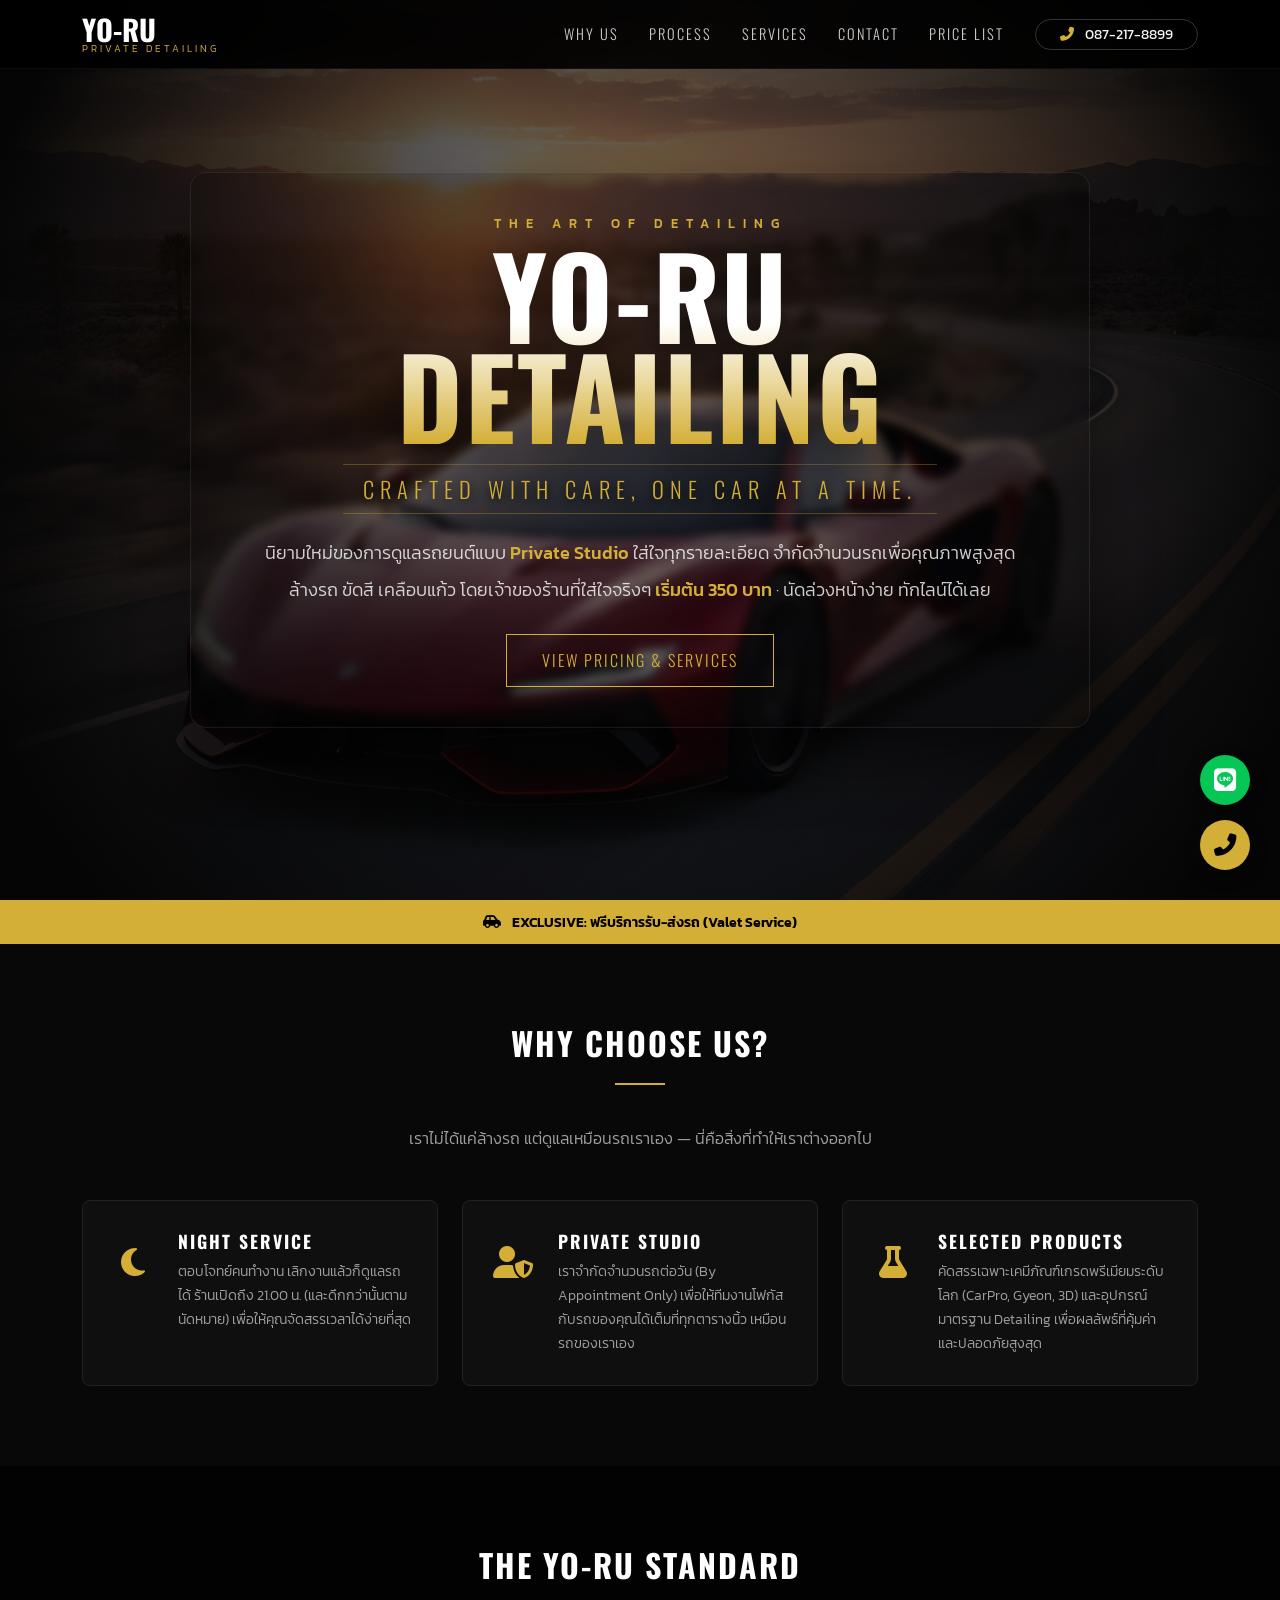
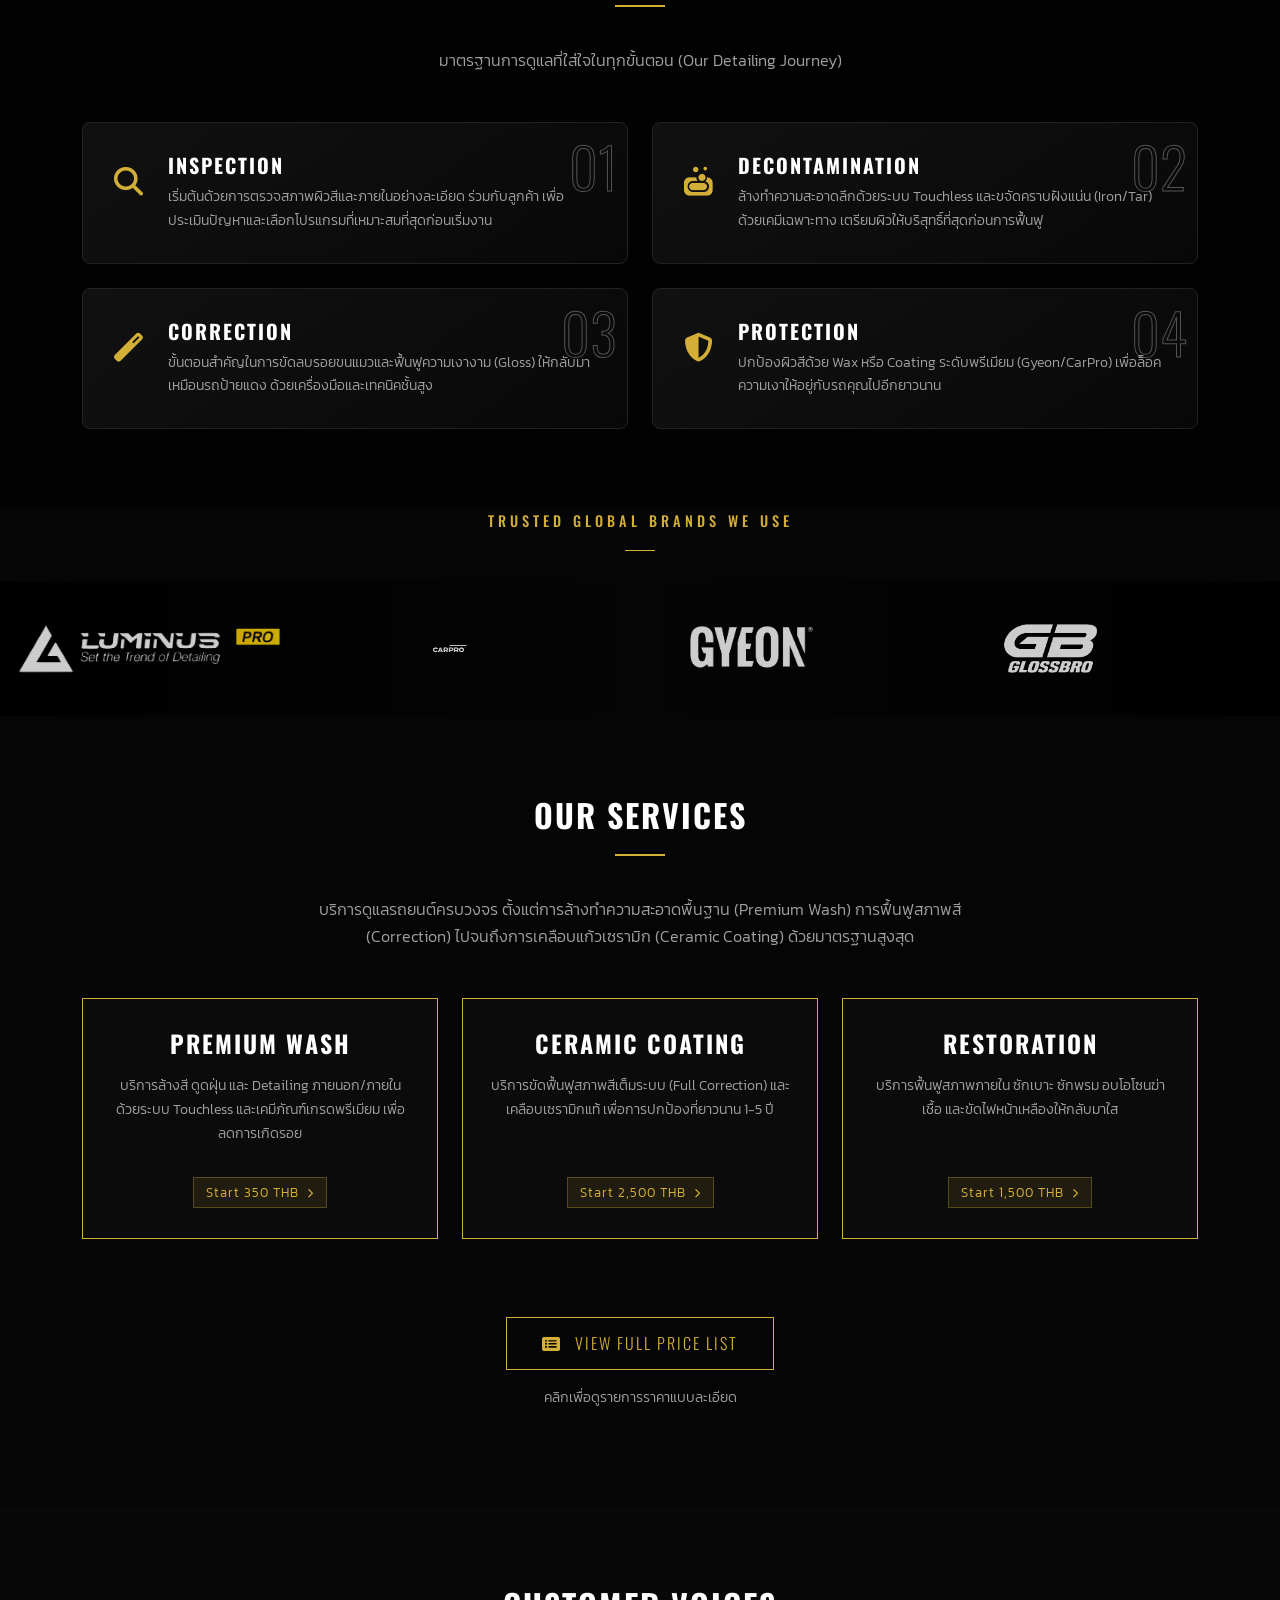
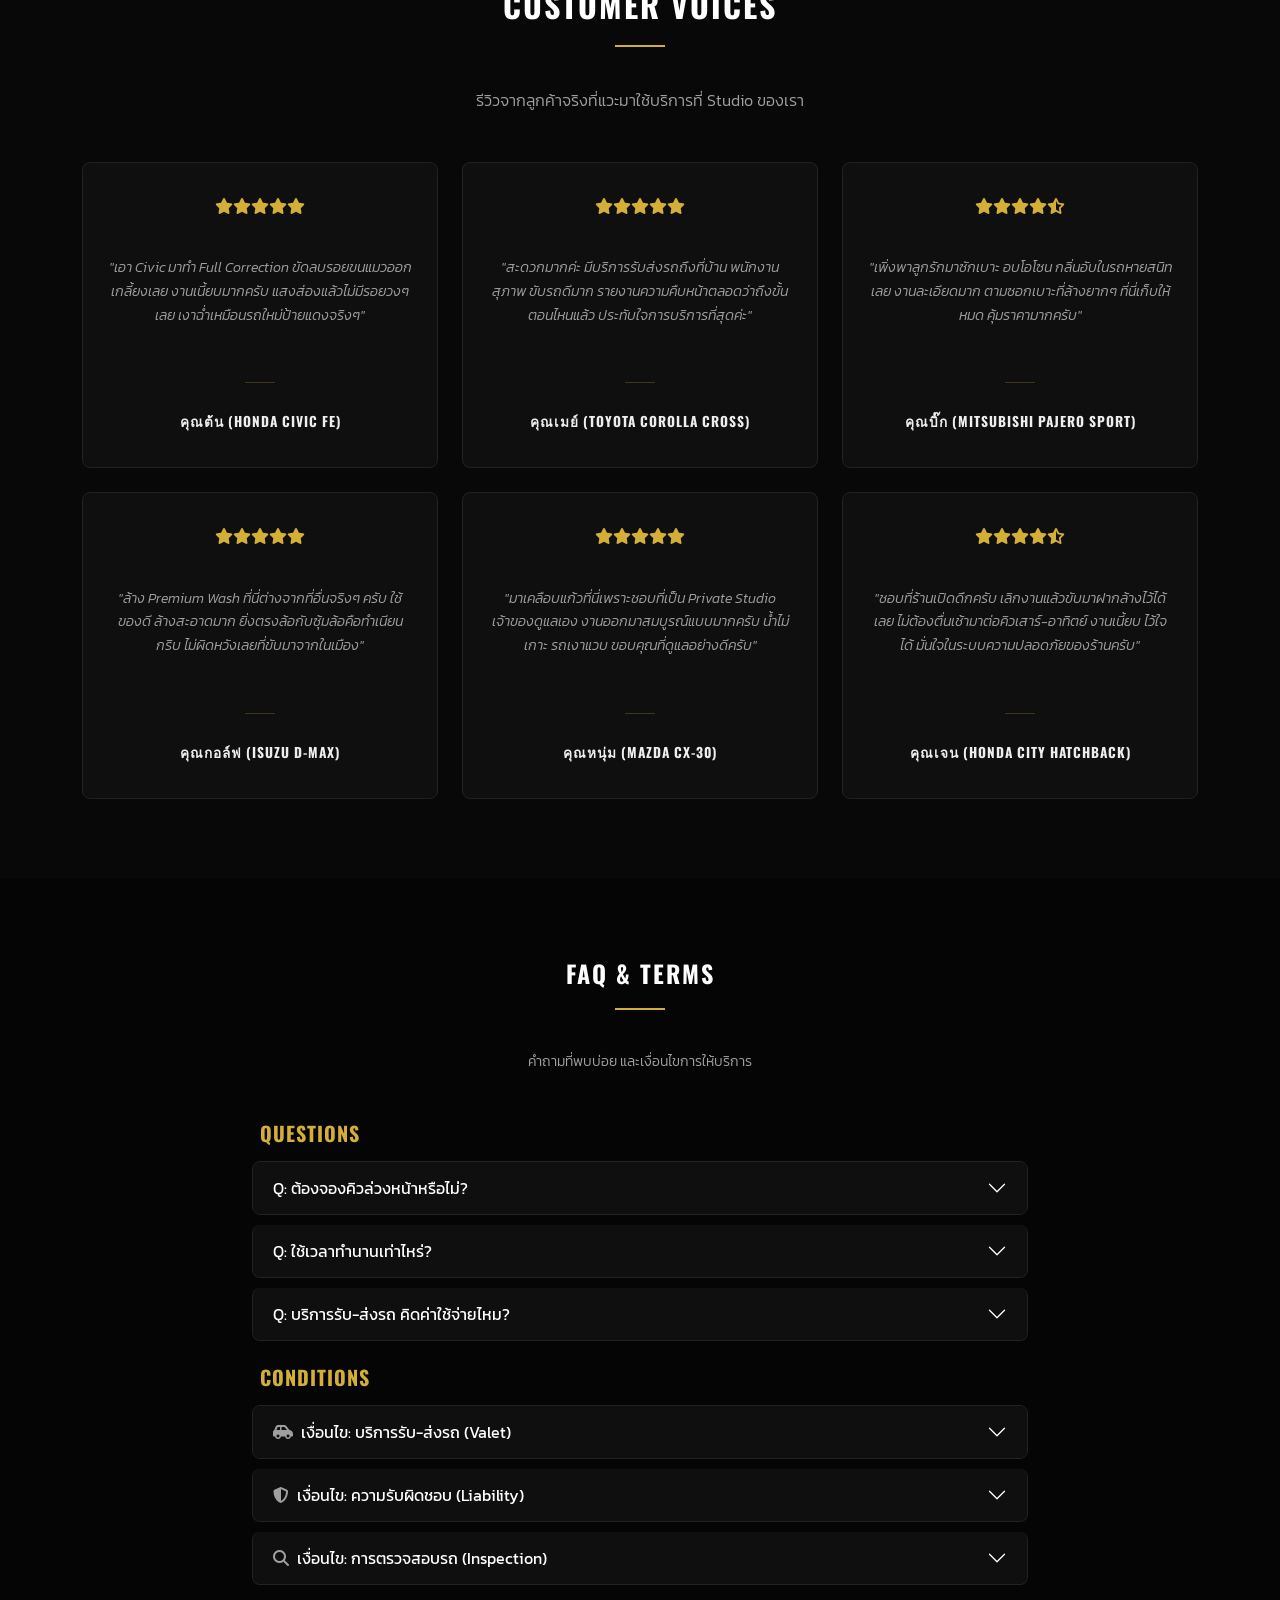
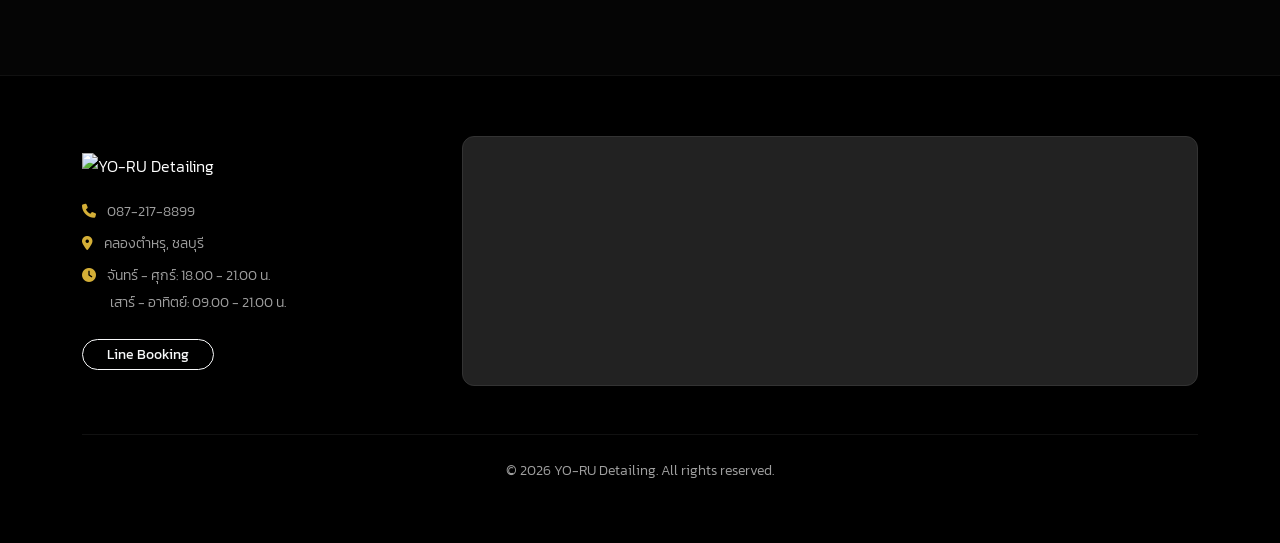
==== commit ce957eef: "Update index.html" ====
--- a/index.html
+++ b/index.html
@@ -495,13 +495,13 @@
                 <p class="hero-tagline-en">CRAFTED WITH CARE, ONE CAR AT A TIME.</p>
                 
                 <div class="hero-description-th">
-                    นิยามใหม่ของการดูแลรถยนต์แบบ <span class="text-gold" style="font-weight: 500;">Private Studio</span><br>
-                    ใส่ใจทุกรายละเอียด จำกัดจำนวนรถเพื่อคุณภาพสูงสุด
-                </div>
-                <div class="hero-description-th">
-                    ล้างรถ ขัดสี เคลือบแก้ว โดยเจ้าของร้านที่ใส่ใจจริงๆ<br>
-                    <span class="text-gold" style="font-weight: 500;">เริ่มต้น 350 บาท</span> · นัดล่วงหน้าง่าย ทักไลน์ได้เลย
-                </div>
+    นิยามใหม่ของการดูแลรถยนต์แบบ <span class="text-gold" style="font-weight: 500;">Private Studio</span> 
+    ใส่ใจทุกรายละเอียด จำกัดจำนวนรถเพื่อคุณภาพสูงสุด
+</div>
+<div class="hero-description-th mt-2">
+    ล้างรถ ขัดสี เคลือบแก้ว โดยเจ้าของร้านที่ใส่ใจจริงๆ 
+    <span class="text-gold" style="font-weight: 500;">เริ่มต้น 350 บาท</span> · นัดล่วงหน้าง่าย ทักไลน์ได้เลย
+</div>
                     
 
 
@@ -926,3 +926,4 @@
 
 
 
+
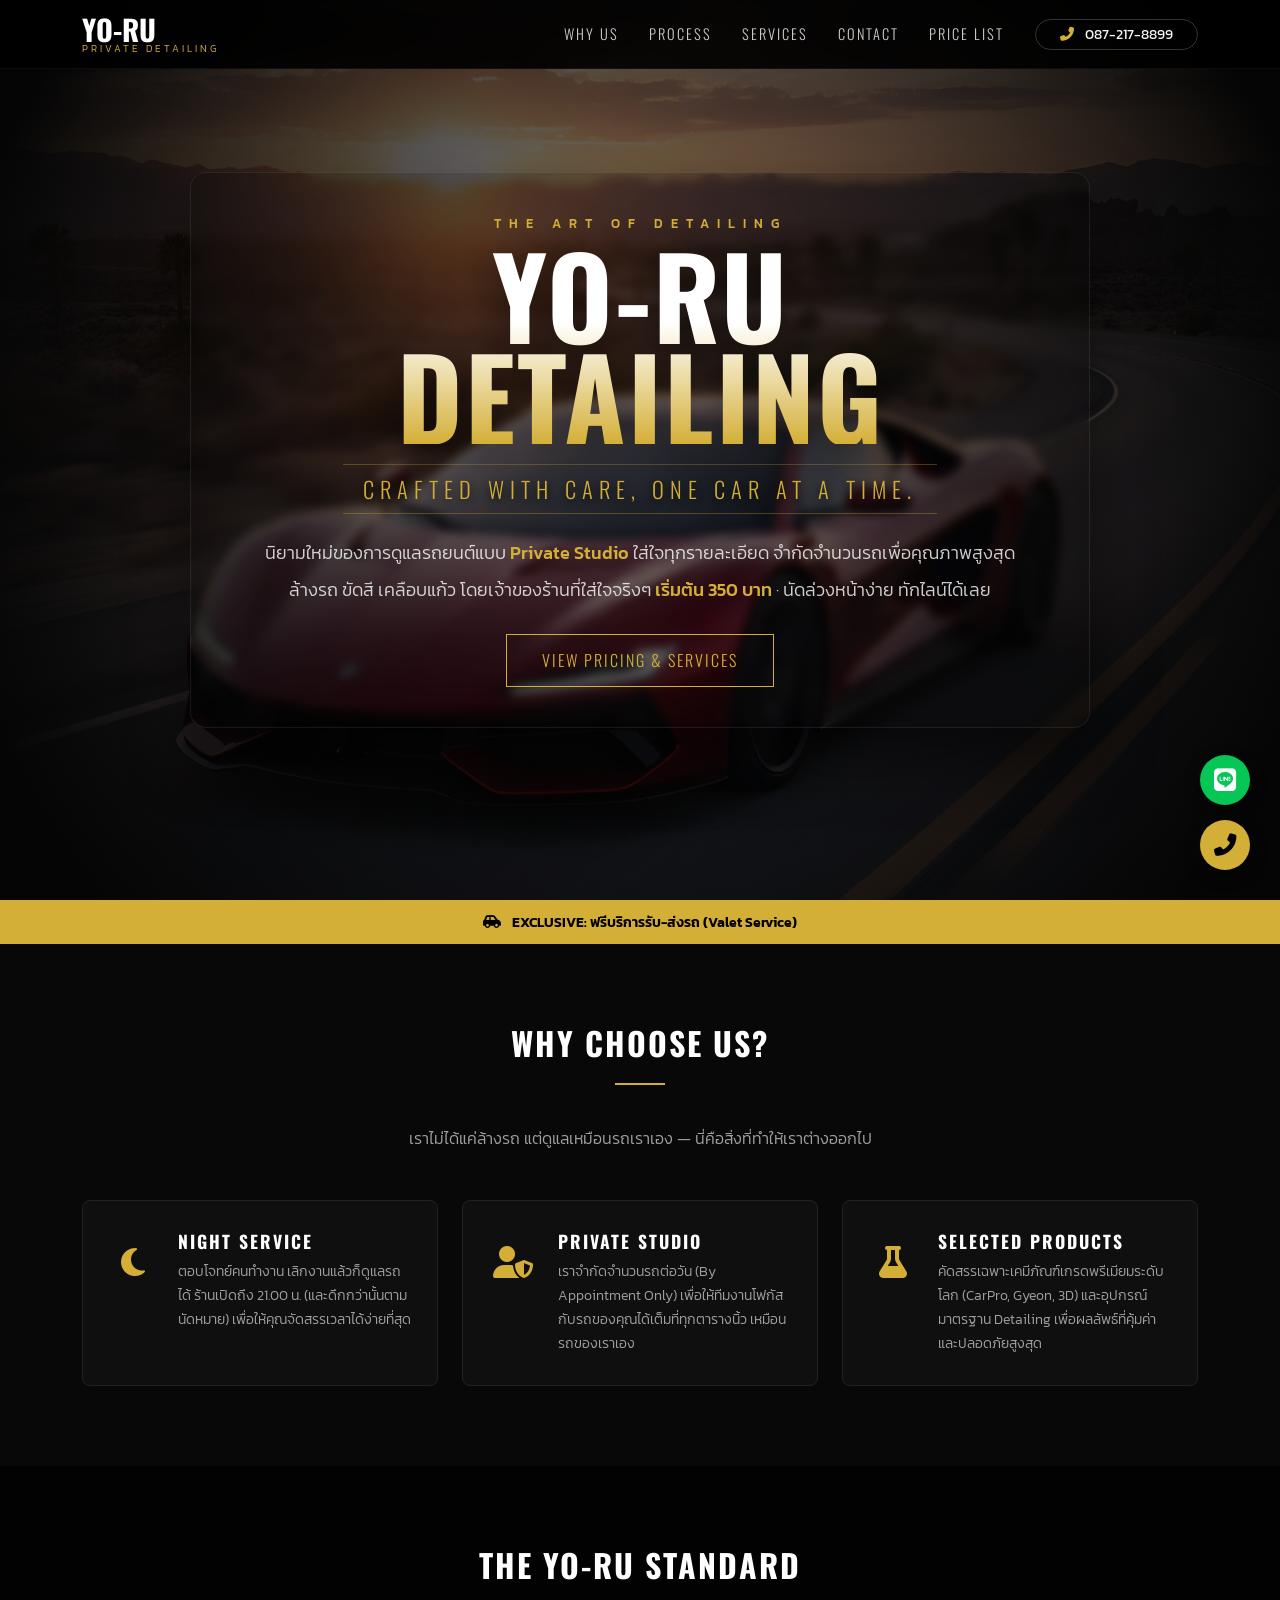
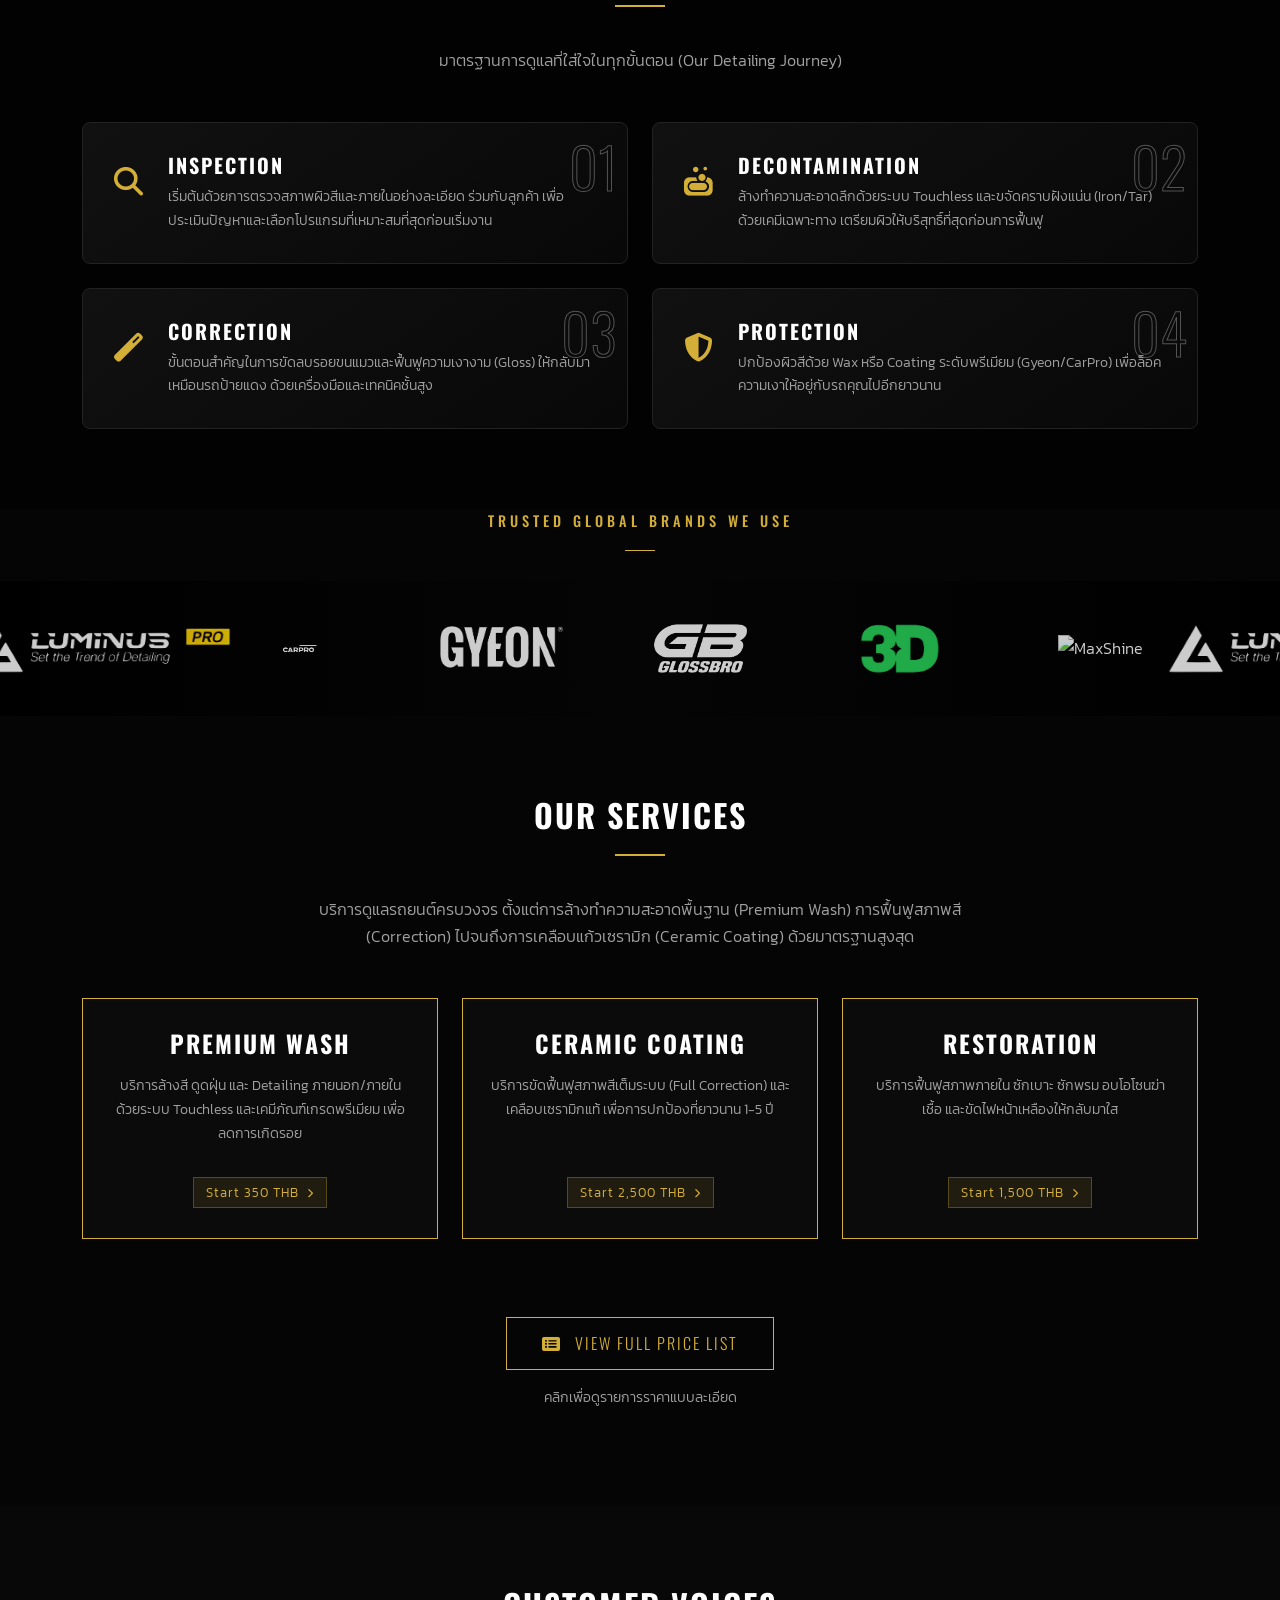
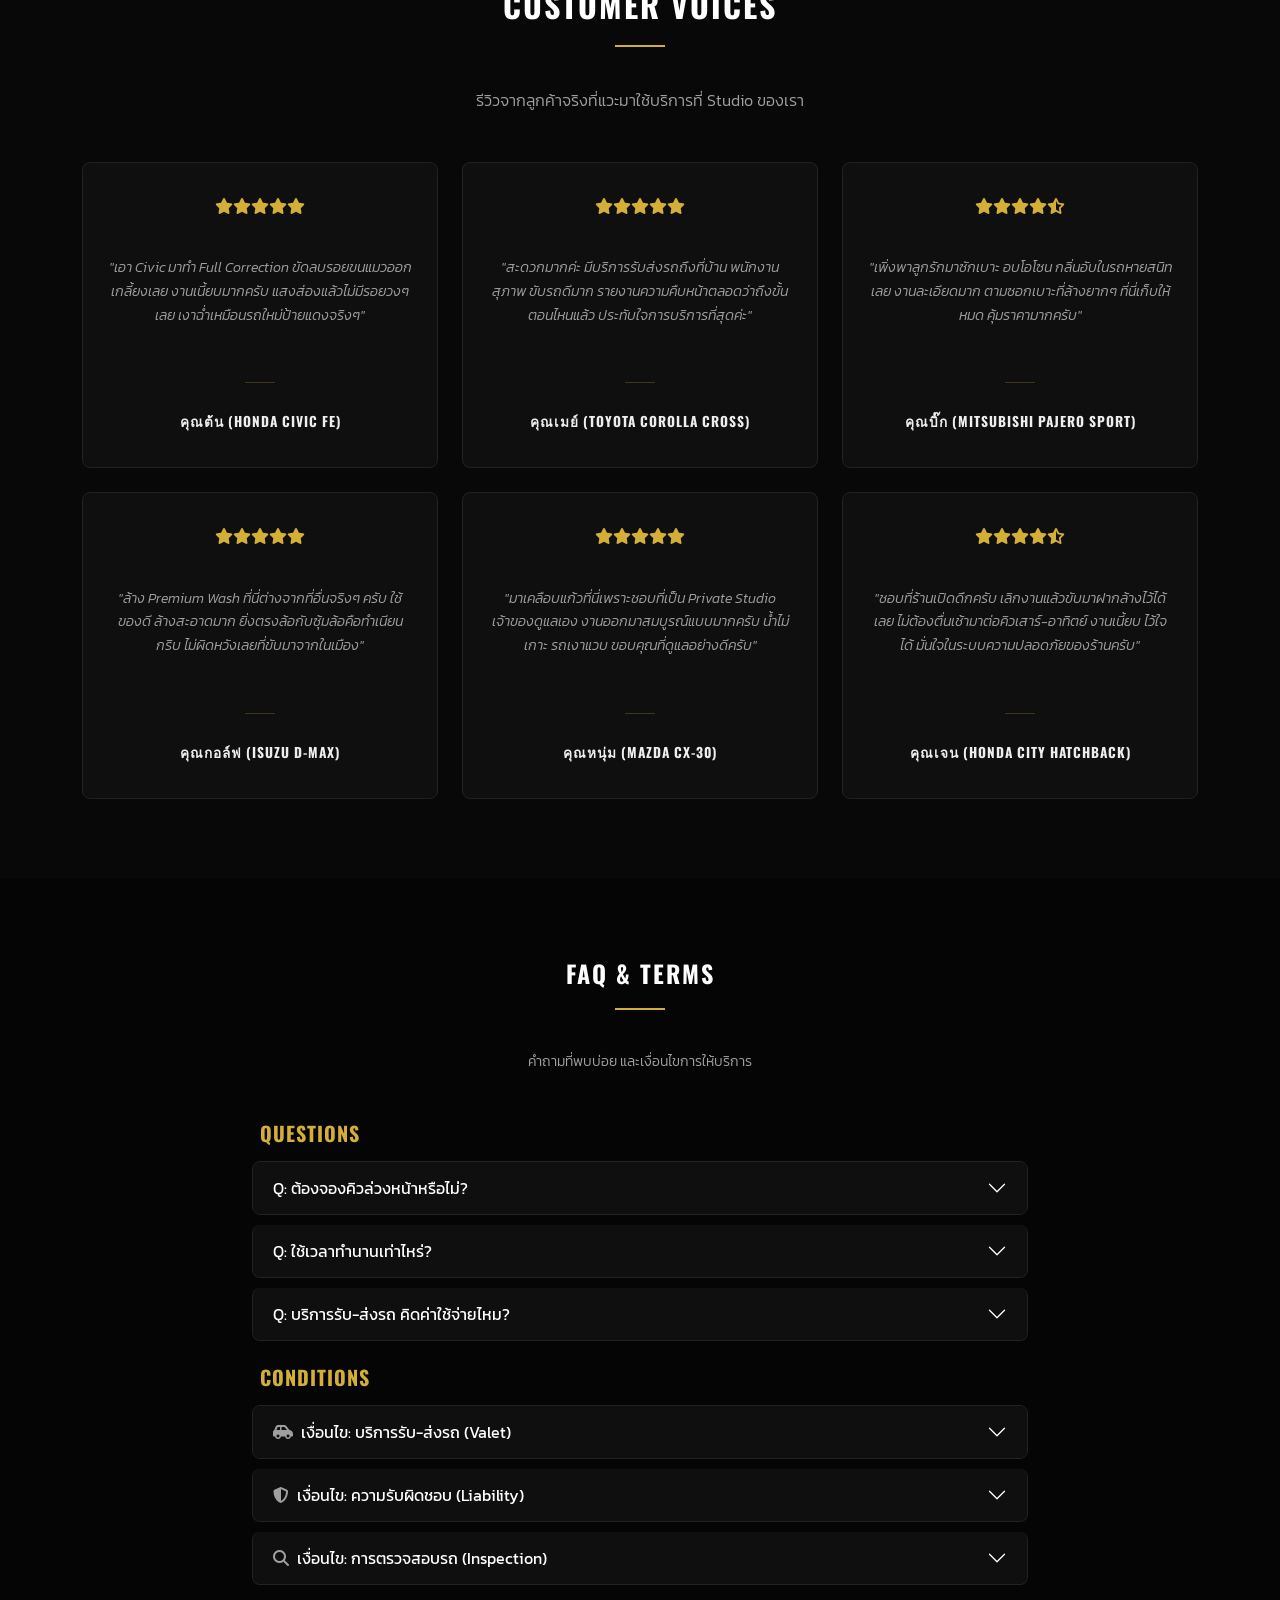
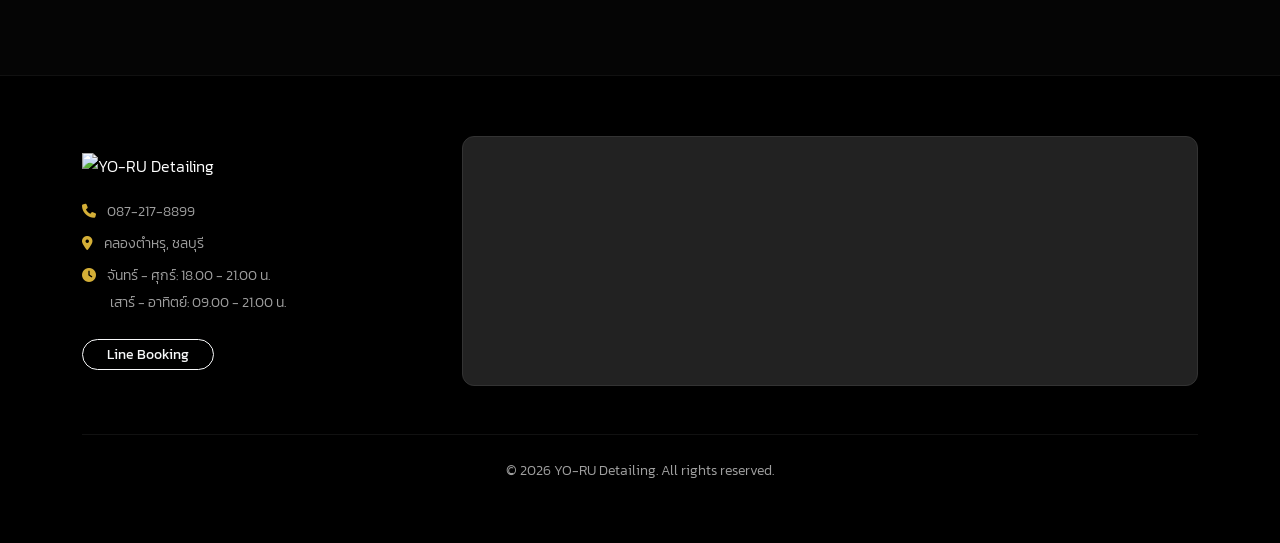
==== commit 09714ac1: "Update index.html" ====
--- a/index.html
+++ b/index.html
@@ -415,8 +415,8 @@
 
 .brand-item {
     flex: 0 0 auto;
-    width: 220px; /* ปรับขนาดความกว้างเพิ่มขึ้นจาก 180px */
-    margin: 0 40px; /* เพิ่มระยะห่างระหว่างแบรนด์ */
+    width: 160px; /* ปรับขนาดความกว้างเพิ่มขึ้นจาก 180px */
+    margin: 0 20px; /* เพิ่มระยะห่างระหว่างแบรนด์ */
     display: flex;
     align-items: center;
     justify-content: center;
@@ -927,3 +927,4 @@
 
 
 
+
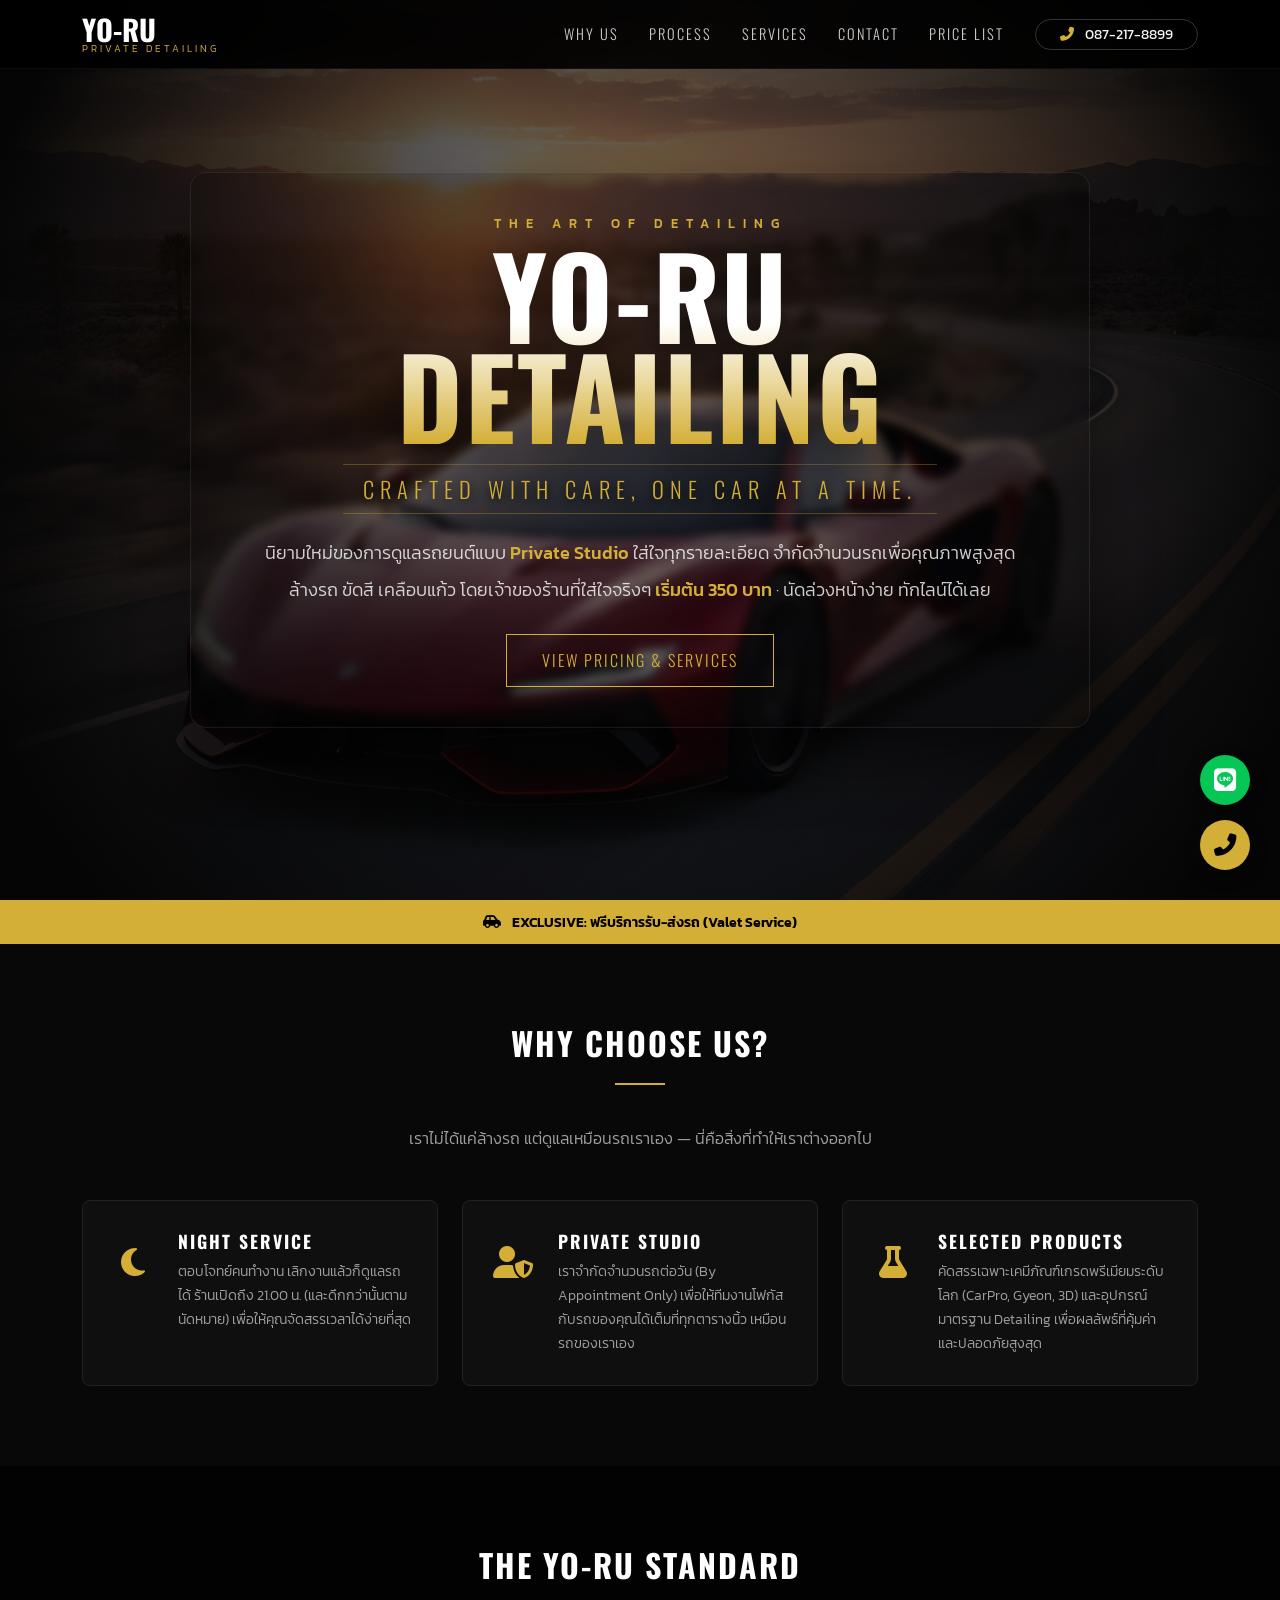
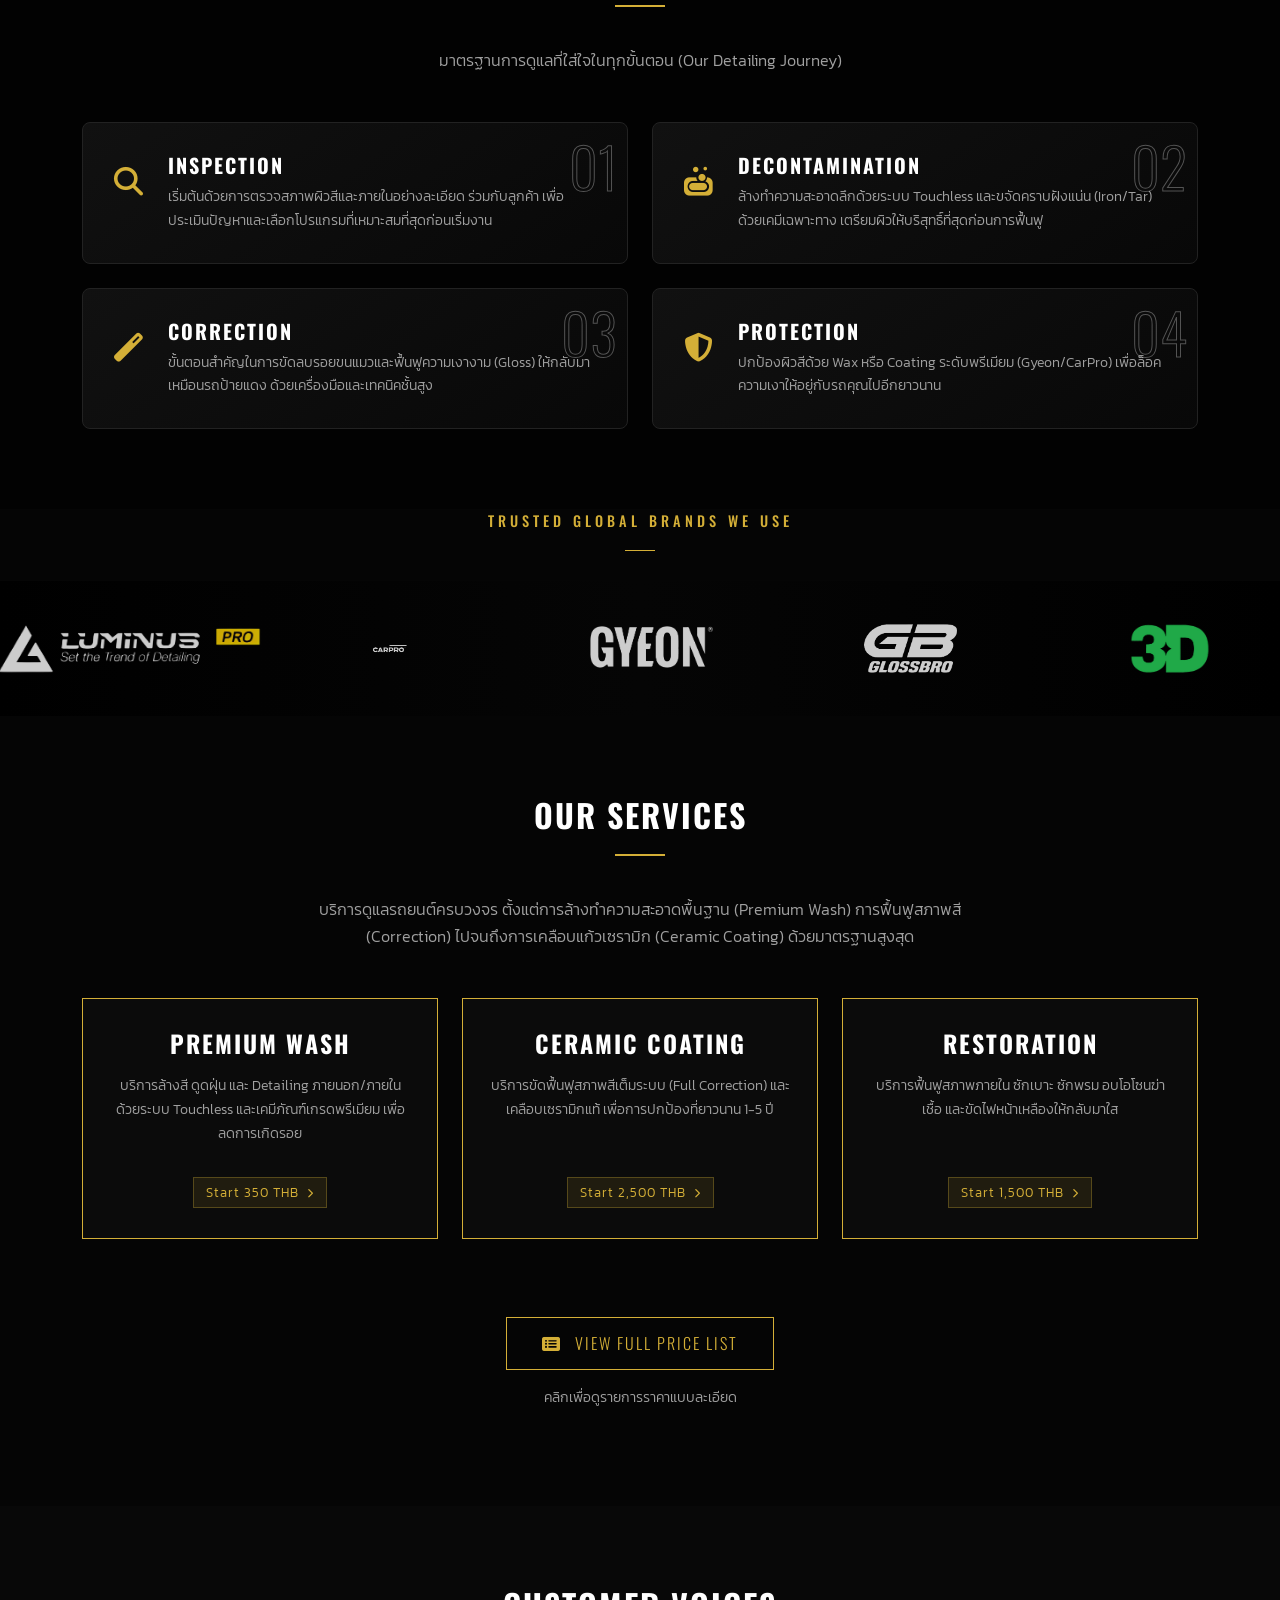
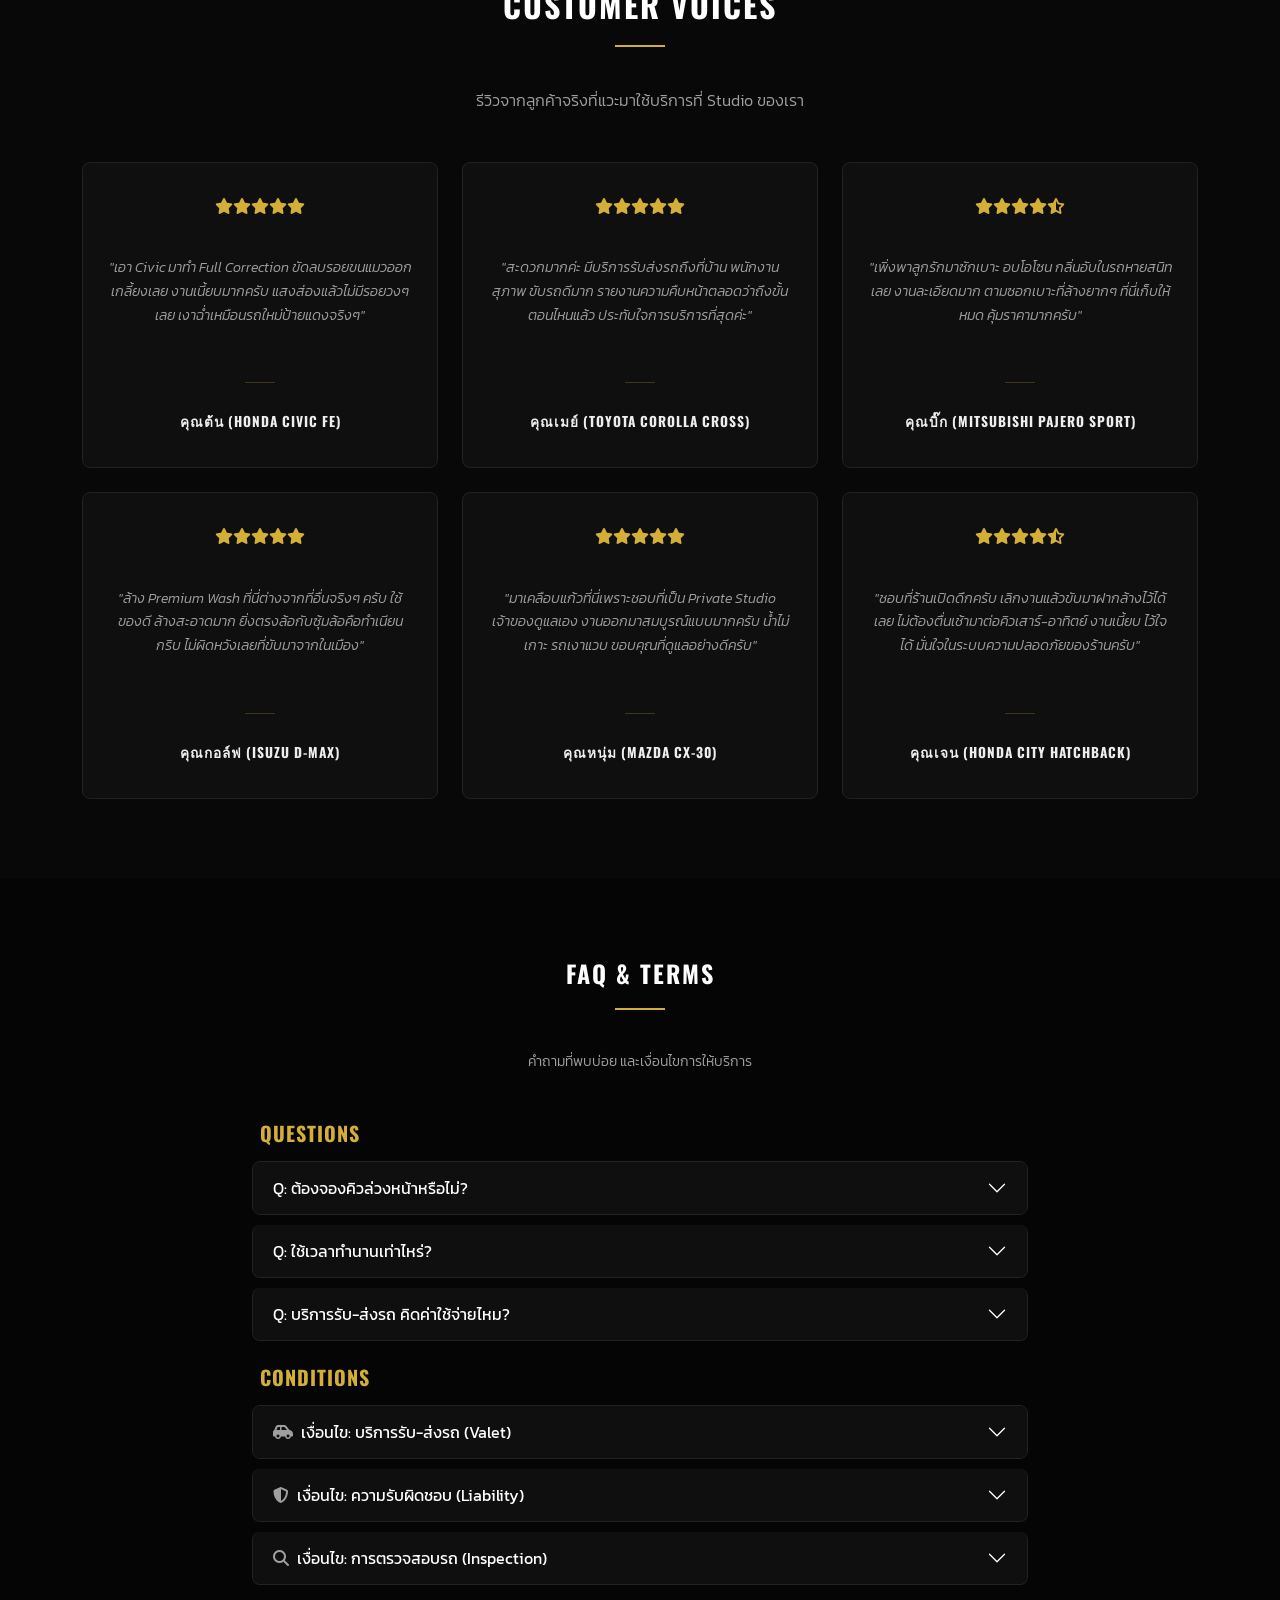
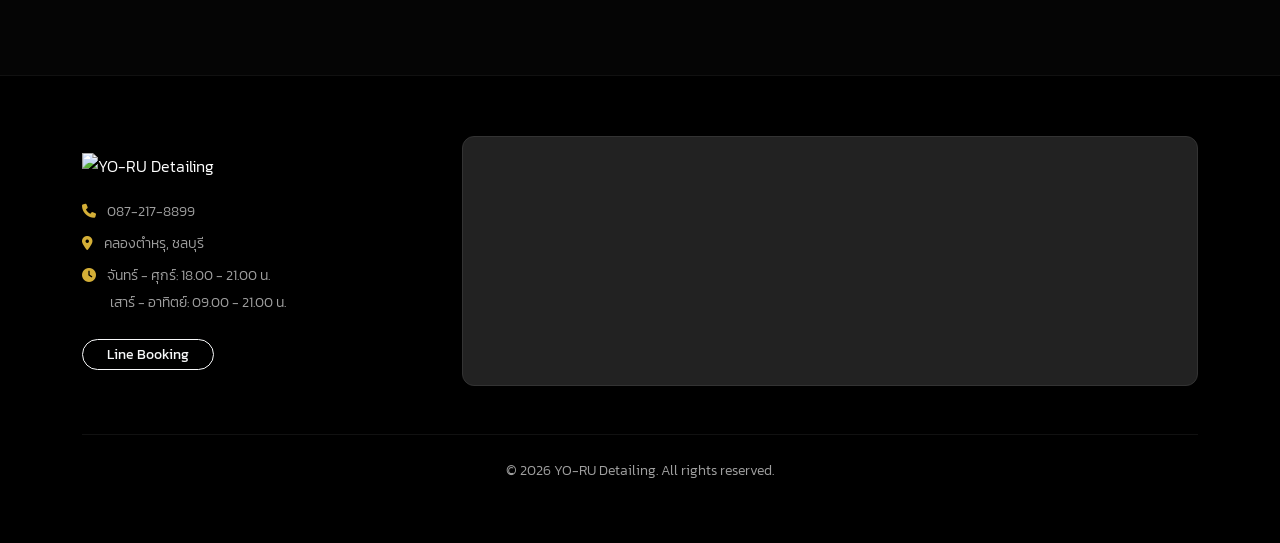
==== commit 69b23e98: "Update index.html" ====
--- a/index.html
+++ b/index.html
@@ -415,8 +415,8 @@
 
 .brand-item {
     flex: 0 0 auto;
-    width: 160px; /* ปรับขนาดความกว้างเพิ่มขึ้นจาก 180px */
-    margin: 0 20px; /* เพิ่มระยะห่างระหว่างแบรนด์ */
+    width: 180px; /* ปรับขนาดความกว้างเพิ่มขึ้นจาก 180px */
+    margin: 0 40px; /* เพิ่มระยะห่างระหว่างแบรนด์ */
     display: flex;
     align-items: center;
     justify-content: center;
@@ -928,3 +928,4 @@
 
 
 
+
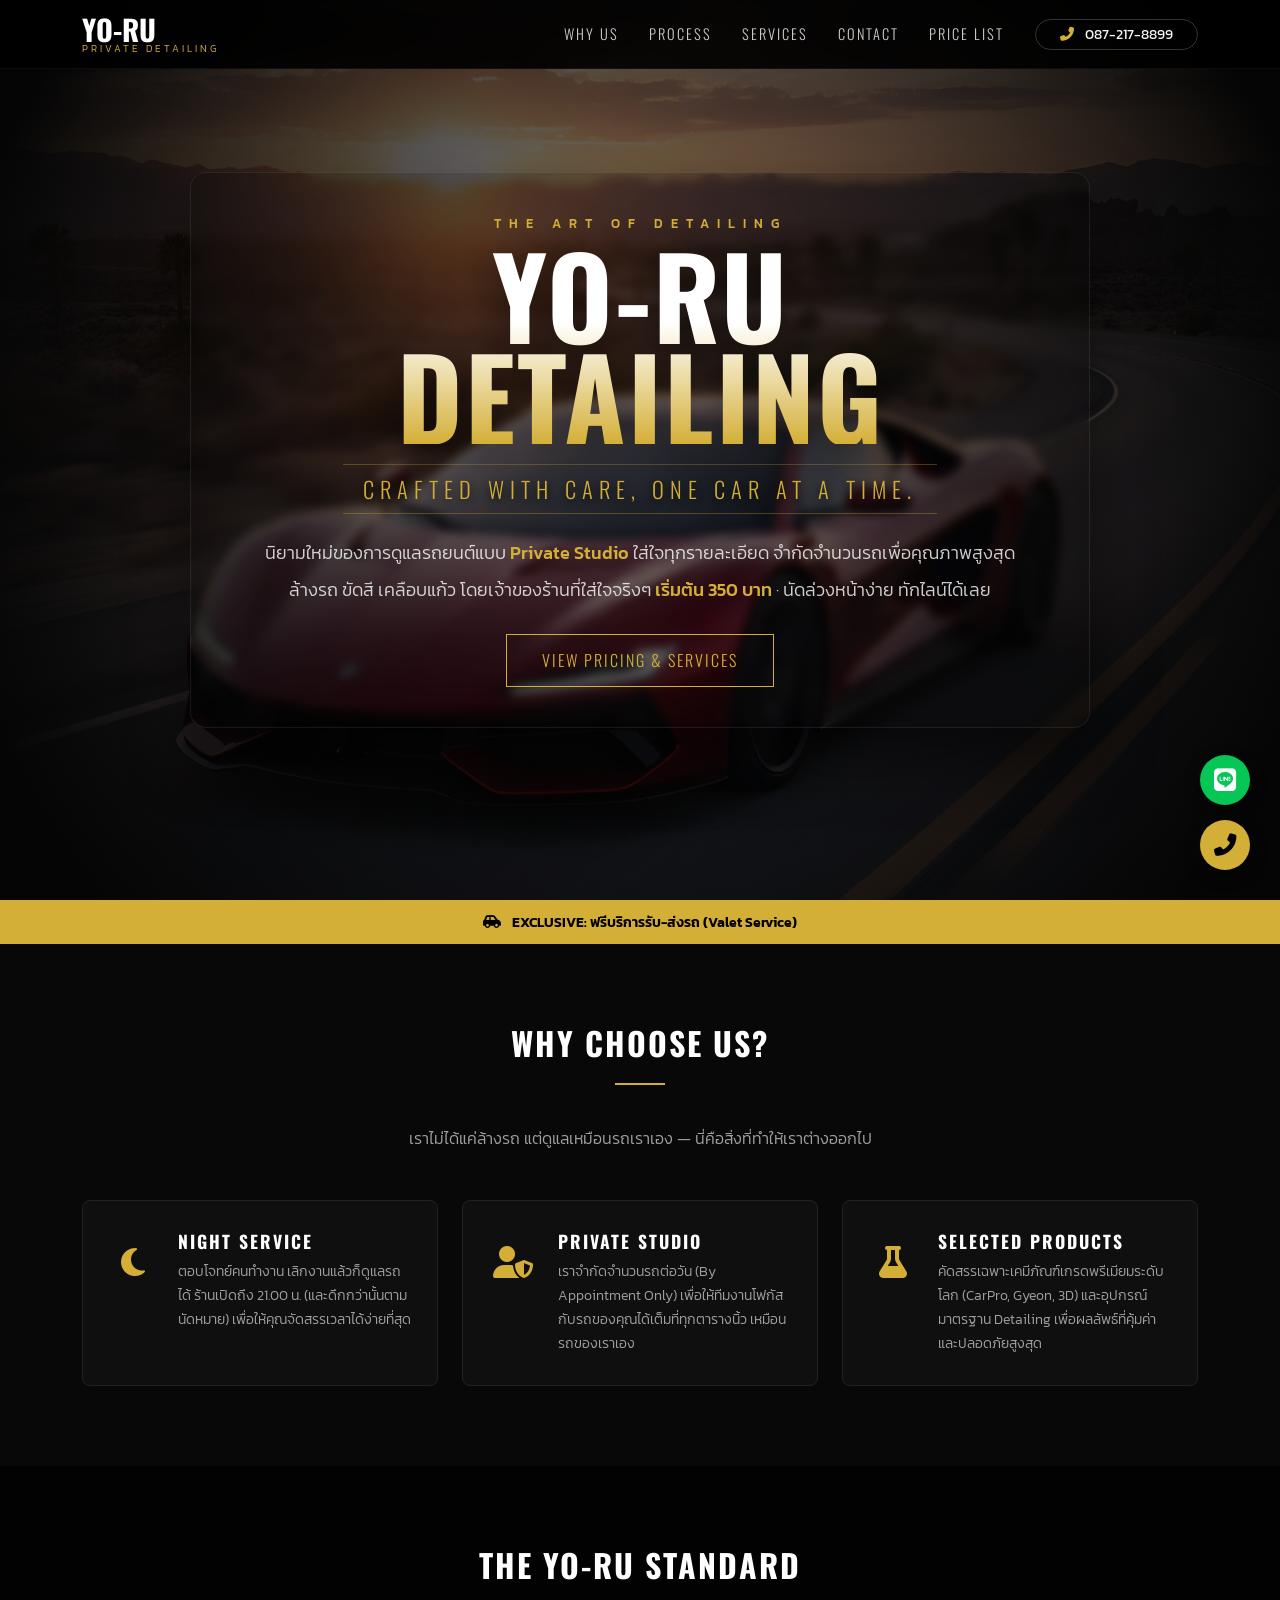
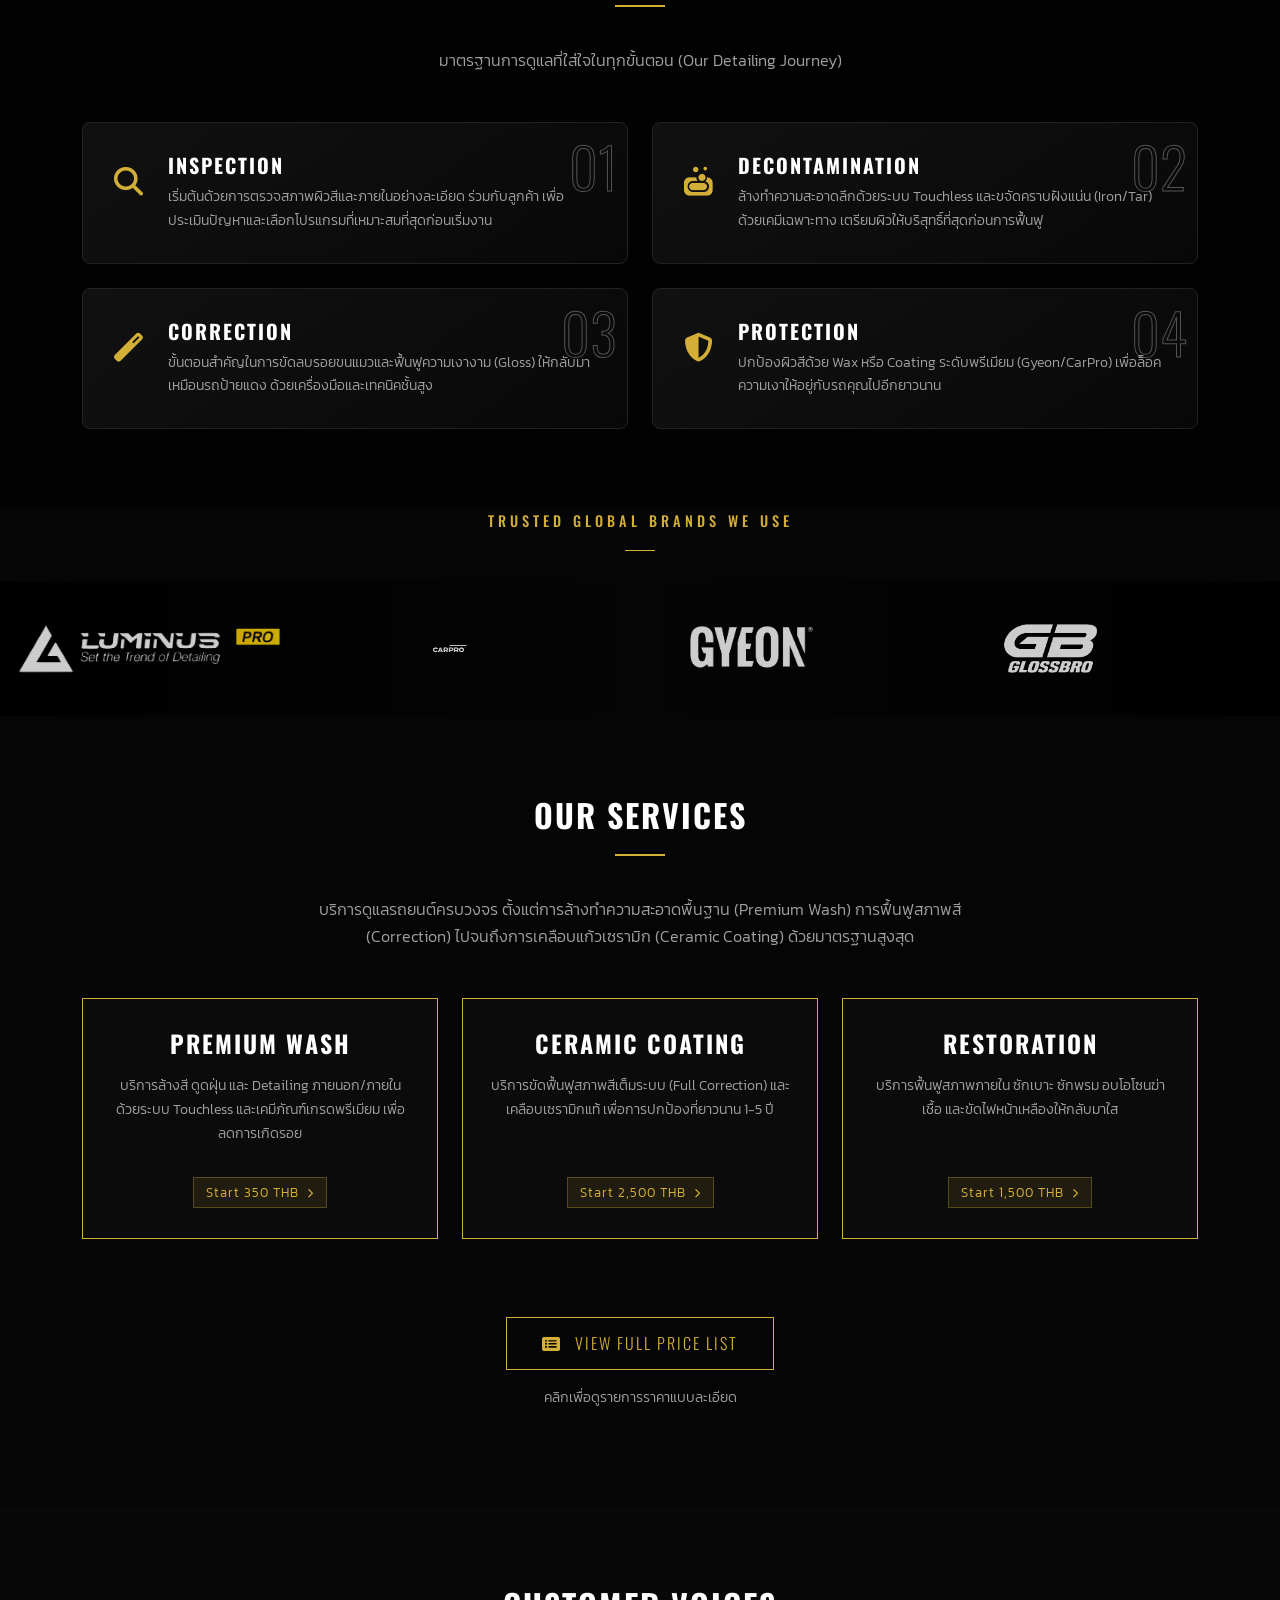
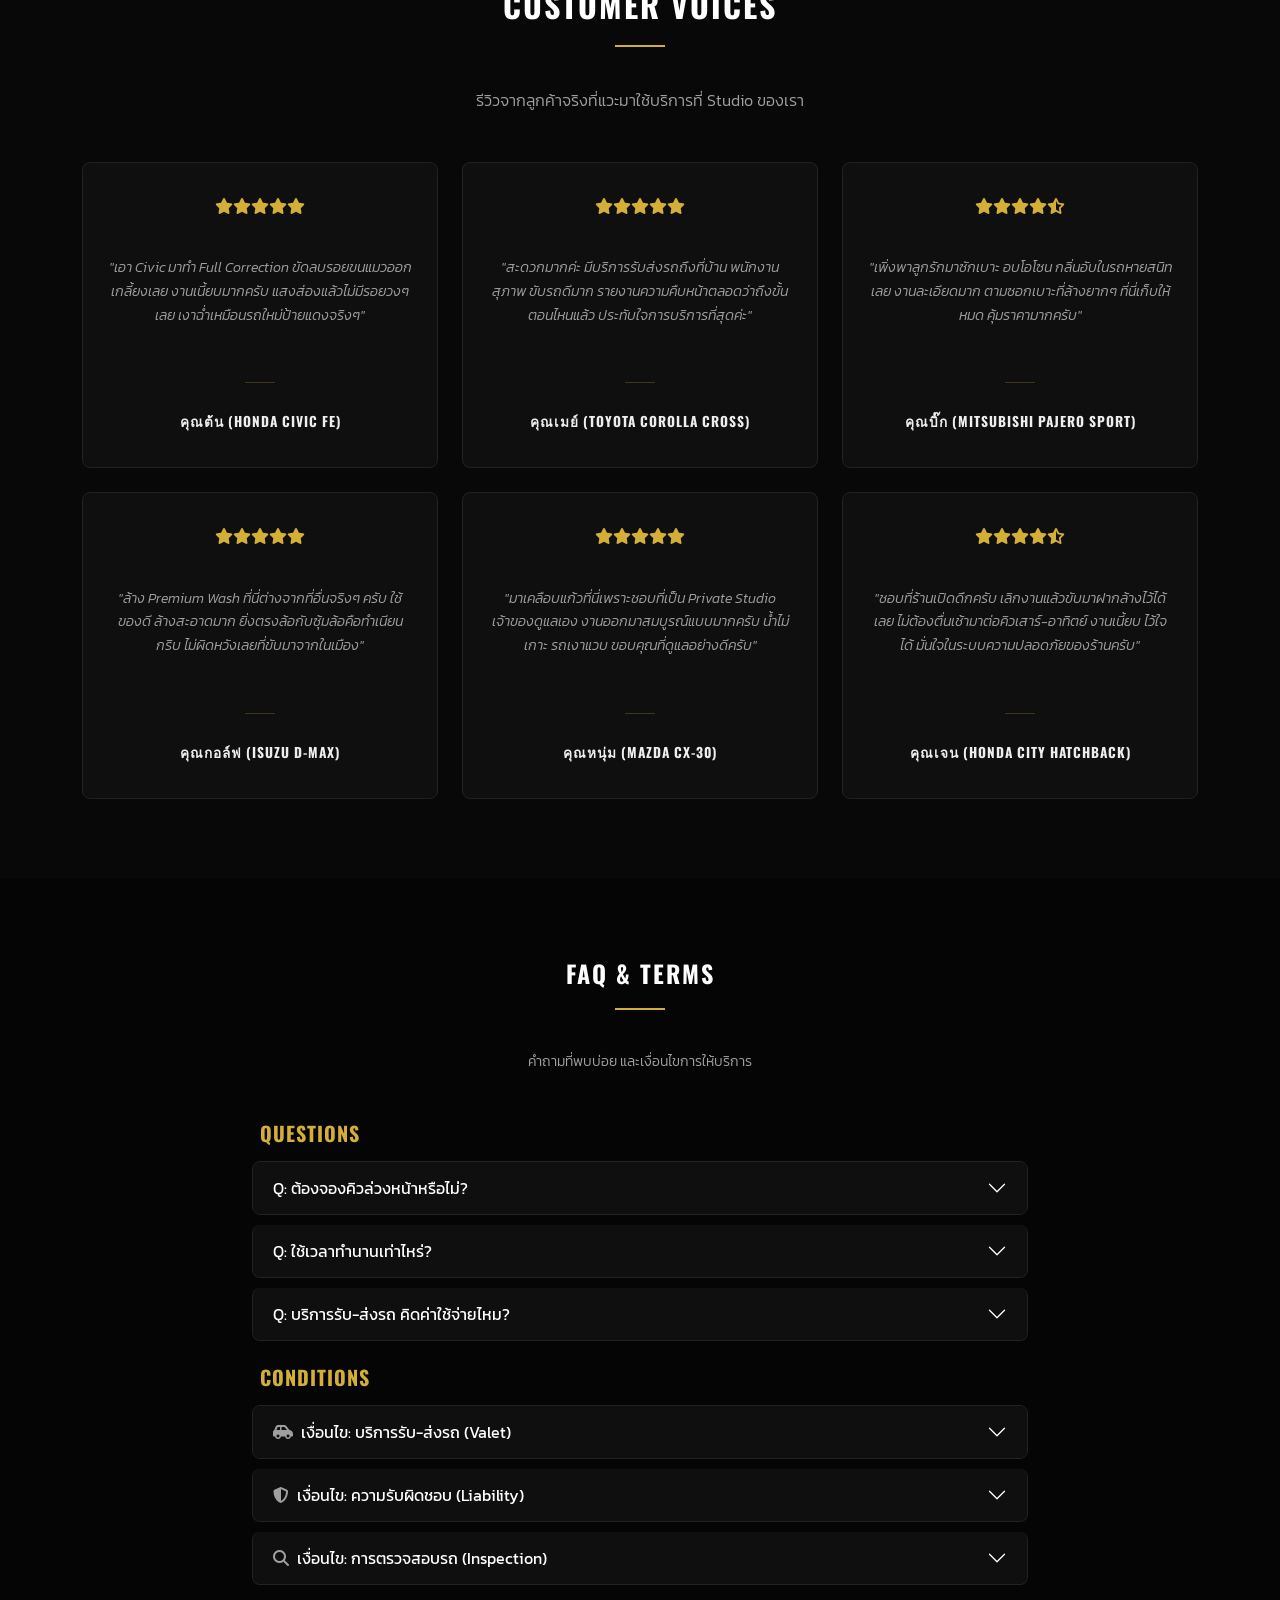
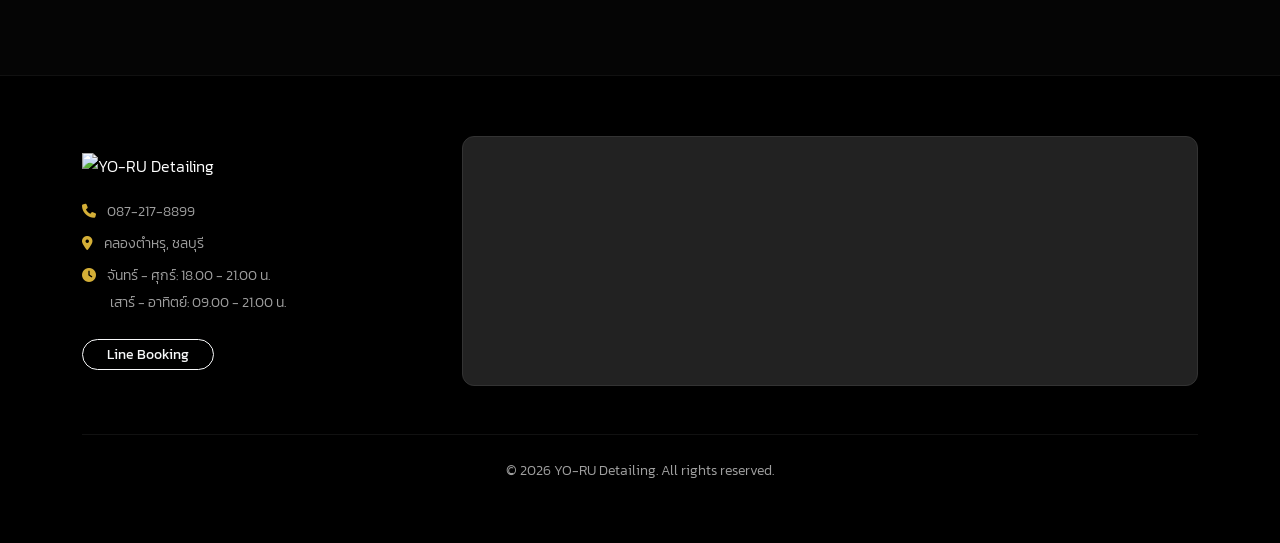
==== commit c23d7356: "Update index.html" ====
--- a/index.html
+++ b/index.html
@@ -415,7 +415,7 @@
 
 .brand-item {
     flex: 0 0 auto;
-    width: 180px; /* ปรับขนาดความกว้างเพิ่มขึ้นจาก 180px */
+    width: 220px; /* ปรับขนาดความกว้างเพิ่มขึ้นจาก 180px */
     margin: 0 40px; /* เพิ่มระยะห่างระหว่างแบรนด์ */
     display: flex;
     align-items: center;
@@ -929,3 +929,4 @@
 
 
 
+
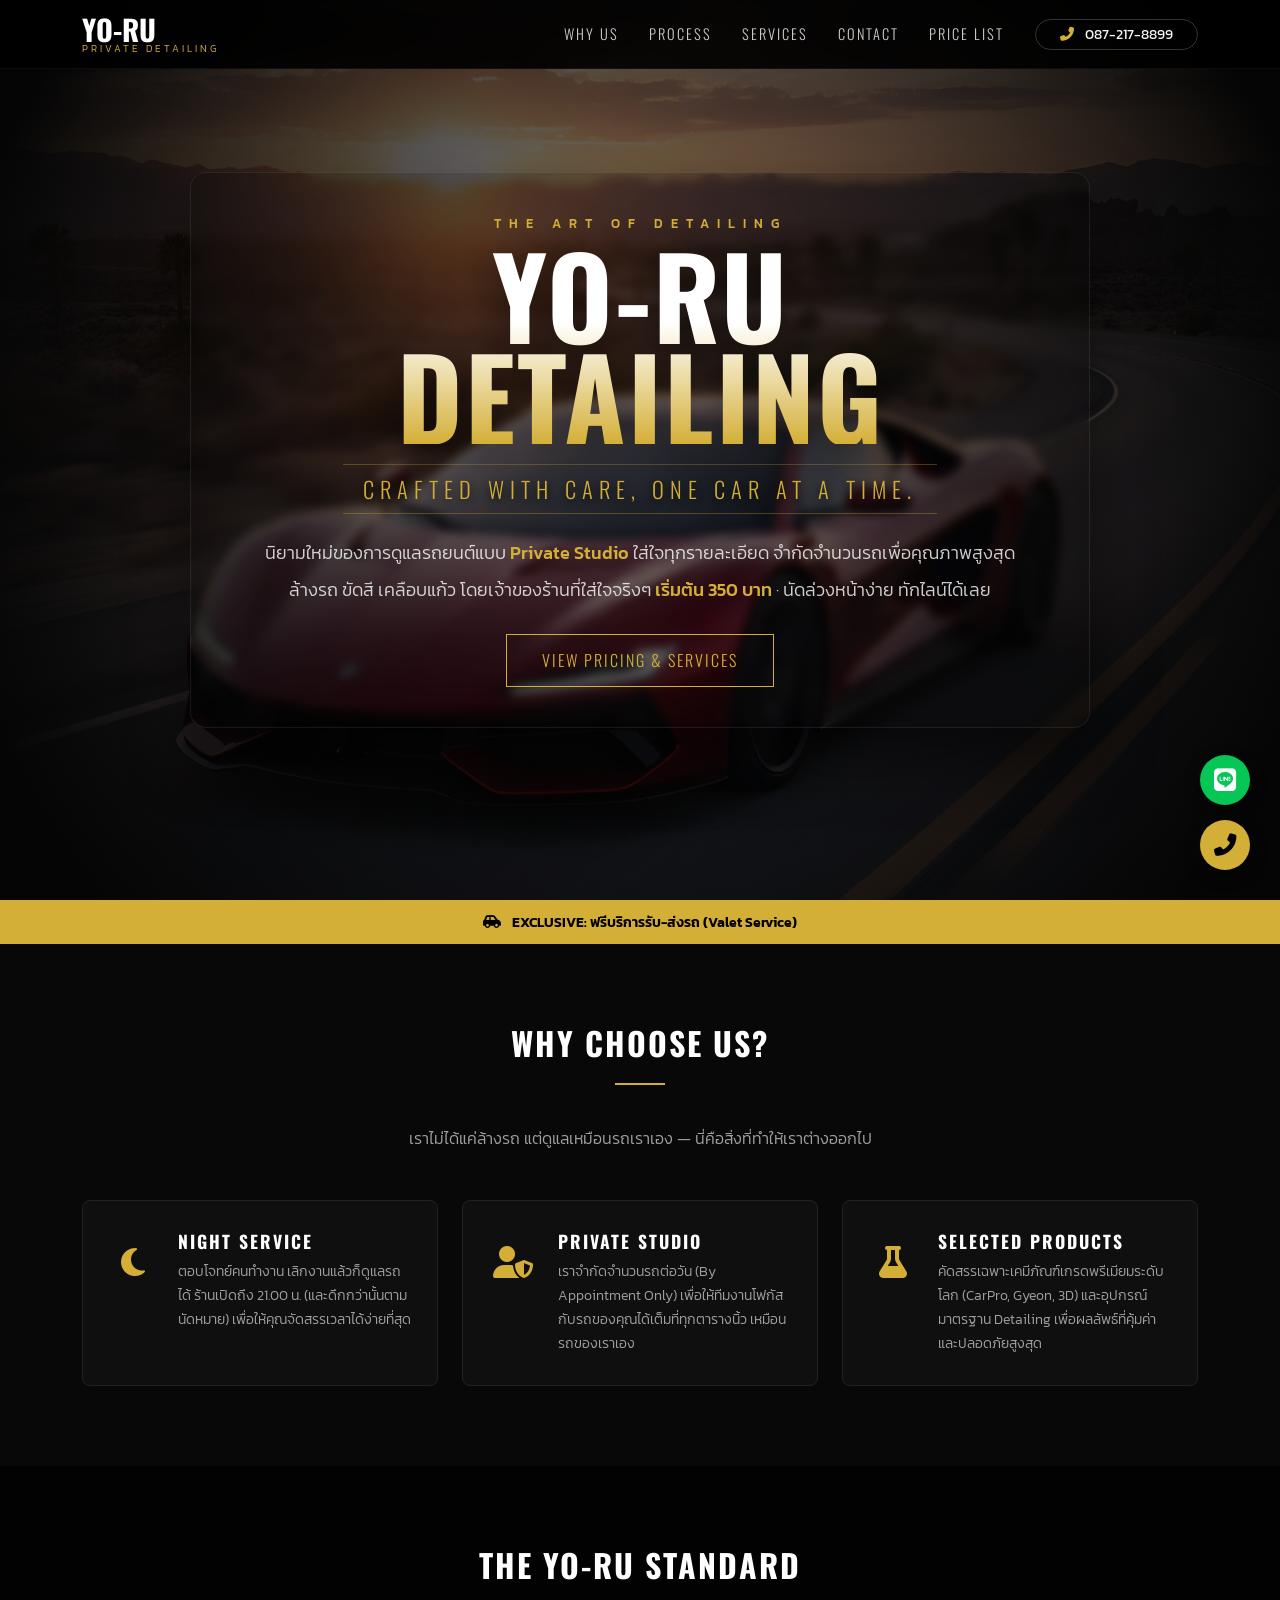
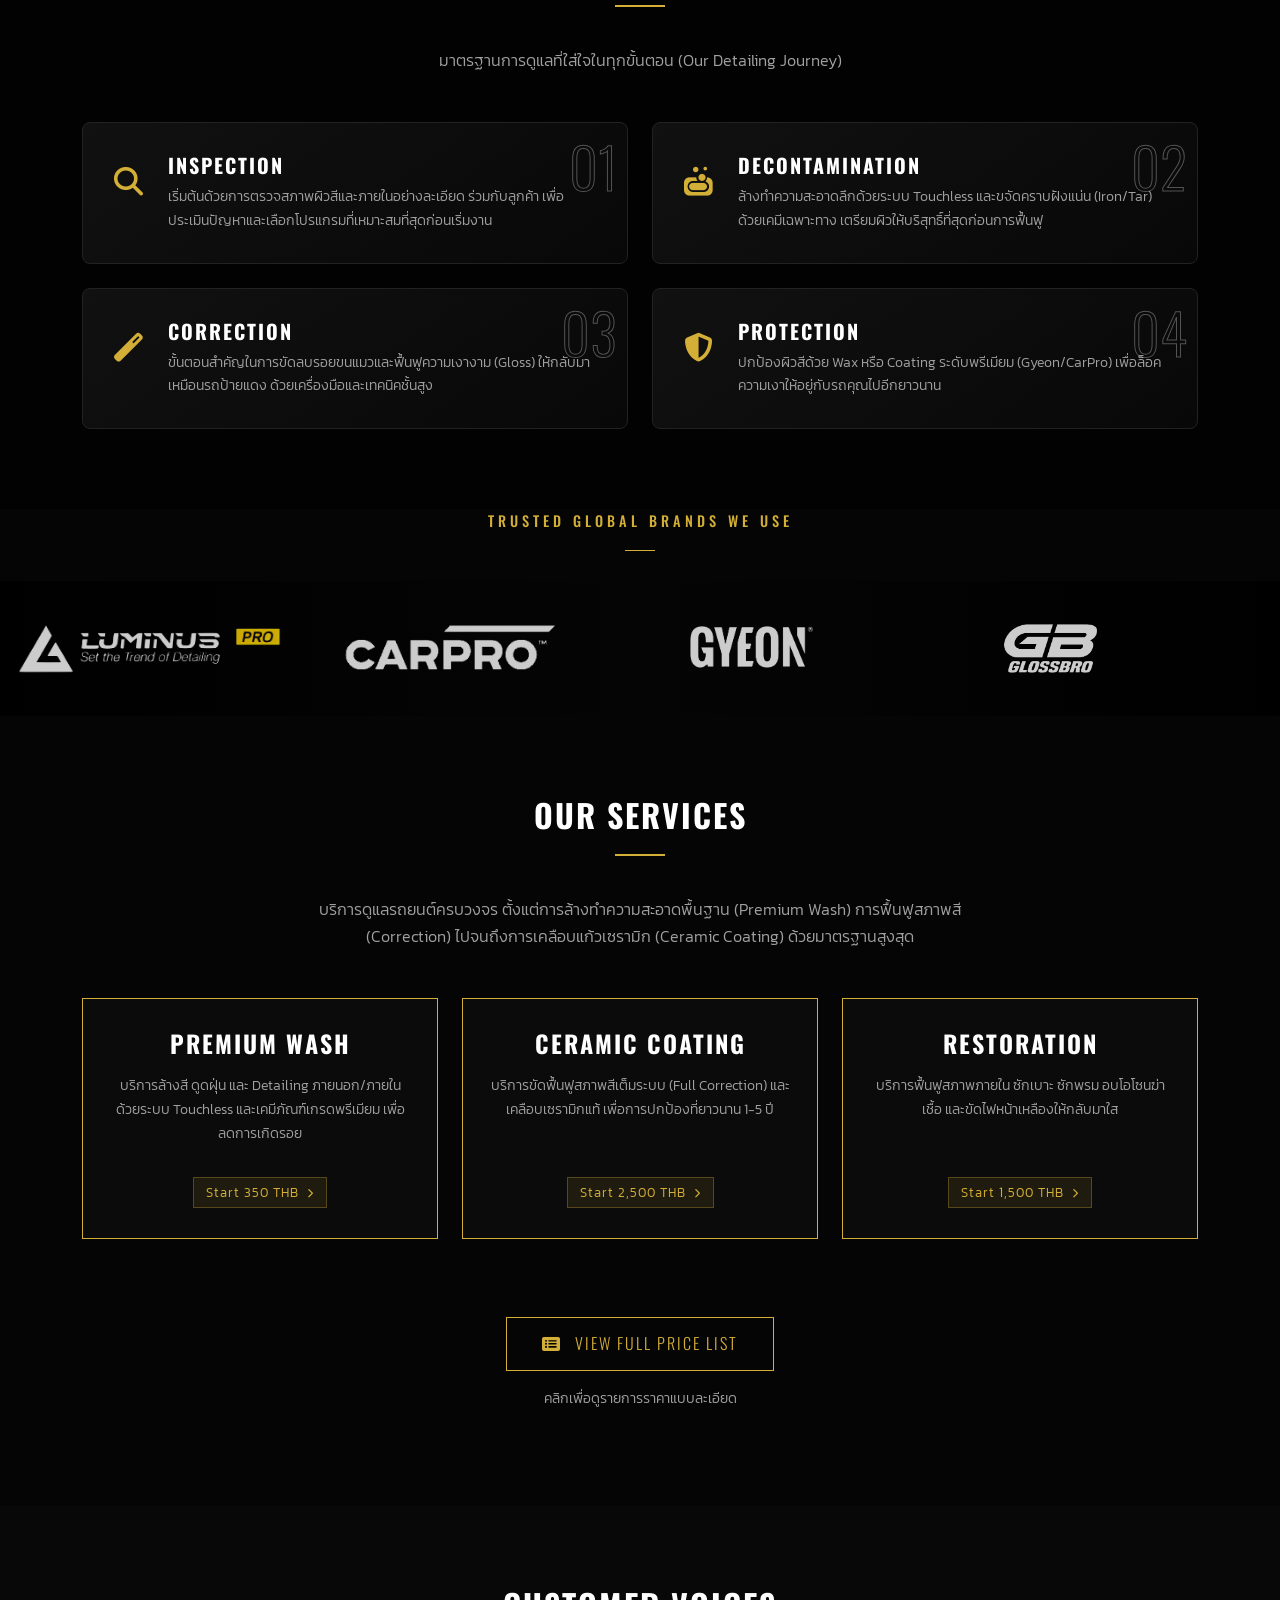
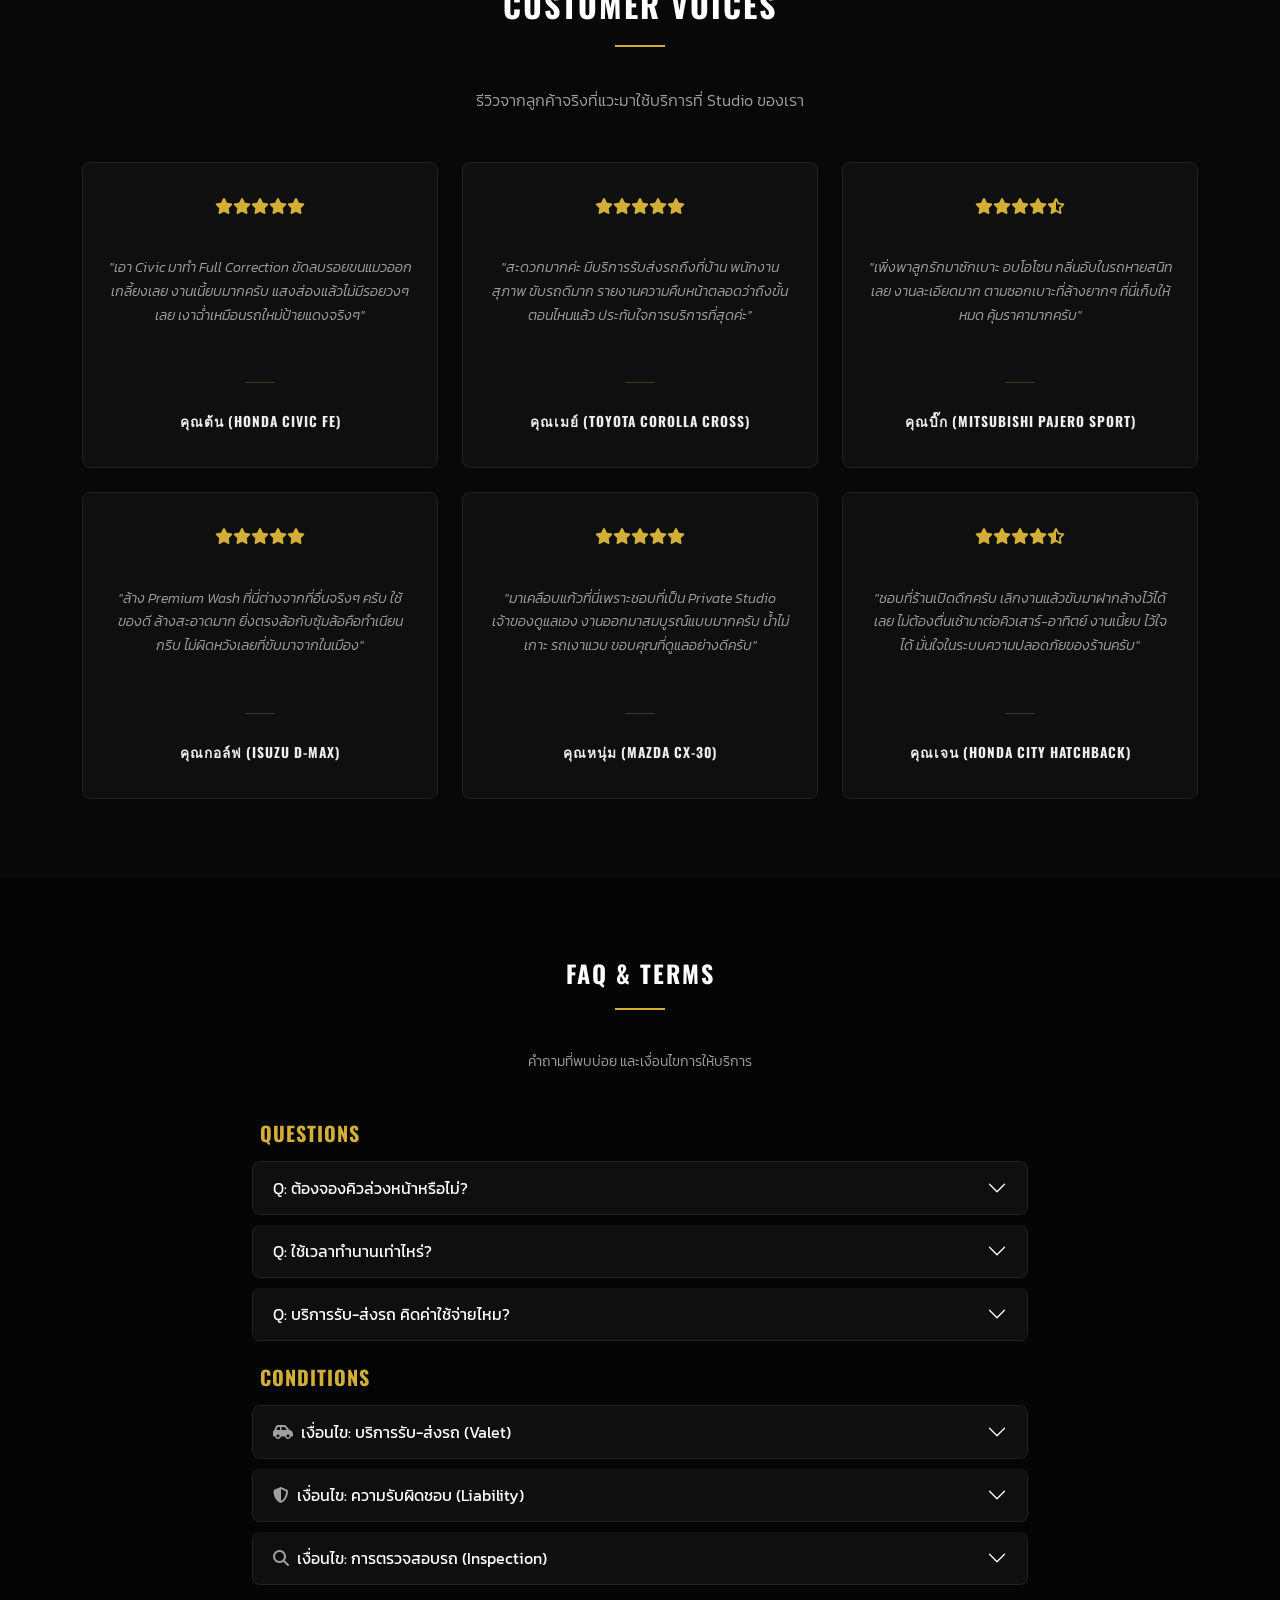
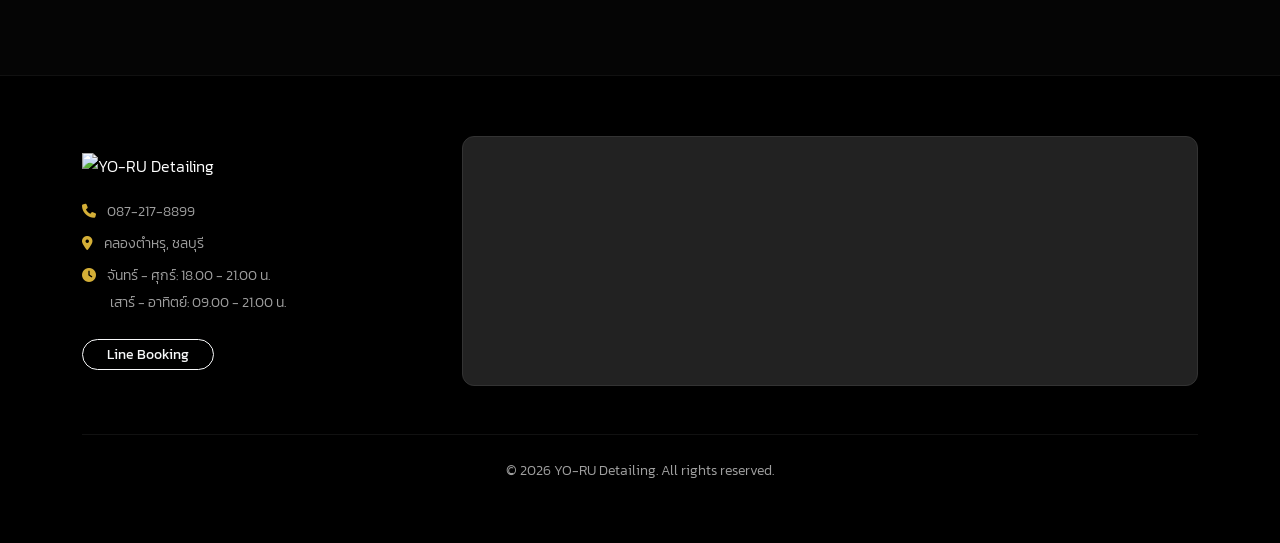
==== commit c4b5a188: "Update index.html" ====
--- a/index.html
+++ b/index.html
@@ -47,6 +47,21 @@
         
     </script>
     <style>
+        #firefly-canvas {
+    position: fixed;  /* fixed = ติดหน้าจอ เลื่อน scroll ก็ยังอยู่ */
+    top: 0;
+    left: 0;
+    width: 100%;
+    height: 100%;
+    pointer-events: none; /* คลิกทะลุผ่านได้ ไม่รบกวน UI */
+    z-index: 0; /* อยู่ด้านหลังสุด */
+}
+
+/* ให้ทุก section อยู่หน้า canvas */
+nav, header, section, footer, .valet-bar, .brand-slider, .floating-group {
+    position: relative;
+    z-index: 1;
+}
         :root {
             --bg-main: #050505;       
             --bg-secondary: #0a0a0a;  
@@ -448,7 +463,7 @@
     </style>
 </head>
 <body>
-
+<canvas id="firefly-canvas" aria-hidden="true"></canvas>
     <nav class="navbar navbar-expand-lg fixed-top navbar-dark">
         <div class="container">
             <a class="navbar-brand scroll-link" href="#home">
@@ -919,6 +934,113 @@
     </div>
 
     <script src="https://cdn.jsdelivr.net/npm/bootstrap@5.3.0/dist/js/bootstrap.bundle.min.js"></script>
+    <script>
+(function() {
+    const canvas = document.getElementById('firefly-canvas');
+    const ctx = canvas.getContext('2d');
+
+    function resize() {
+        canvas.width = window.innerWidth;
+        canvas.height = window.innerHeight;
+    }
+    resize();
+    window.addEventListener('resize', resize);
+
+    const FIREFLY_COUNT = 35;
+    const fireflies = [];
+    const COLORS = [
+        { r: 212, g: 175, b: 55  },
+        { r: 255, g: 220, b: 120 },
+        { r: 255, g: 240, b: 180 },
+        { r: 230, g: 195, b: 80  },
+    ];
+
+    function randomBetween(min, max) {
+        return min + Math.random() * (max - min);
+    }
+
+    function createFirefly() {
+        const color = COLORS[Math.floor(Math.random() * COLORS.length)];
+        return {
+            x: randomBetween(0, canvas.width),
+            y: randomBetween(canvas.height * 0.3, canvas.height),
+            radius: randomBetween(1.5, 4.0),
+            speedY: randomBetween(0.2, 0.7),
+            speedX: randomBetween(-0.25, 0.25),
+            maxOpacity: randomBetween(0.3, 0.75),
+            phase: Math.random() * Math.PI * 2,
+            phaseSpeed: randomBetween(0.005, 0.018),
+            life: 0,
+            lifeSpeed: randomBetween(0.003, 0.008),
+            color: color,
+            glowRadius: randomBetween(8, 20),
+        };
+    }
+
+    for (let i = 0; i < FIREFLY_COUNT; i++) {
+        const ff = createFirefly();
+        ff.life = Math.random();
+        ff.y = randomBetween(0, canvas.height);
+        fireflies.push(ff);
+    }
+
+    function animate() {
+        ctx.clearRect(0, 0, canvas.width, canvas.height);
+
+        for (let i = 0; i < fireflies.length; i++) {
+            const ff = fireflies[i];
+
+            ff.y -= ff.speedY;
+            ff.x += ff.speedX + Math.sin(ff.phase) * 0.3;
+            ff.phase += ff.phaseSpeed;
+            ff.life += ff.lifeSpeed;
+
+            let alpha;
+            if (ff.life < 0.2) {
+                alpha = (ff.life / 0.2) * ff.maxOpacity;
+            } else if (ff.life < 0.75) {
+                alpha = ff.maxOpacity * (0.85 + 0.15 * Math.sin(ff.phase * 3));
+            } else {
+                alpha = ((1 - ff.life) / 0.25) * ff.maxOpacity;
+            }
+            alpha = Math.max(0, Math.min(alpha, 1));
+
+            const { r, g, b } = ff.color;
+
+            const outerGlow = ctx.createRadialGradient(ff.x, ff.y, 0, ff.x, ff.y, ff.glowRadius * 2.5);
+            outerGlow.addColorStop(0, `rgba(${r},${g},${b},${alpha * 0.18})`);
+            outerGlow.addColorStop(1, `rgba(${r},${g},${b},0)`);
+            ctx.beginPath();
+            ctx.arc(ff.x, ff.y, ff.glowRadius * 2.5, 0, Math.PI * 2);
+            ctx.fillStyle = outerGlow;
+            ctx.fill();
+
+            const innerGlow = ctx.createRadialGradient(ff.x, ff.y, 0, ff.x, ff.y, ff.glowRadius);
+            innerGlow.addColorStop(0, `rgba(${r},${g},${b},${alpha * 0.8})`);
+            innerGlow.addColorStop(0.4, `rgba(${r},${g},${b},${alpha * 0.35})`);
+            innerGlow.addColorStop(1, `rgba(${r},${g},${b},0)`);
+            ctx.beginPath();
+            ctx.arc(ff.x, ff.y, ff.glowRadius, 0, Math.PI * 2);
+            ctx.fillStyle = innerGlow;
+            ctx.fill();
+
+            ctx.beginPath();
+            ctx.arc(ff.x, ff.y, ff.radius, 0, Math.PI * 2);
+            ctx.fillStyle = `rgba(255, 248, 220, ${alpha})`;
+            ctx.fill();
+
+            if (ff.life >= 1 || ff.y < -50 || ff.x < -100 || ff.x > canvas.width + 100) {
+                fireflies[i] = createFirefly();
+                fireflies[i].life = 0;
+            }
+        }
+
+        requestAnimationFrame(animate);
+    }
+
+    animate();
+})();
+</script>
 </body>
 </html>
 
@@ -930,3 +1052,4 @@
 
 
 
+
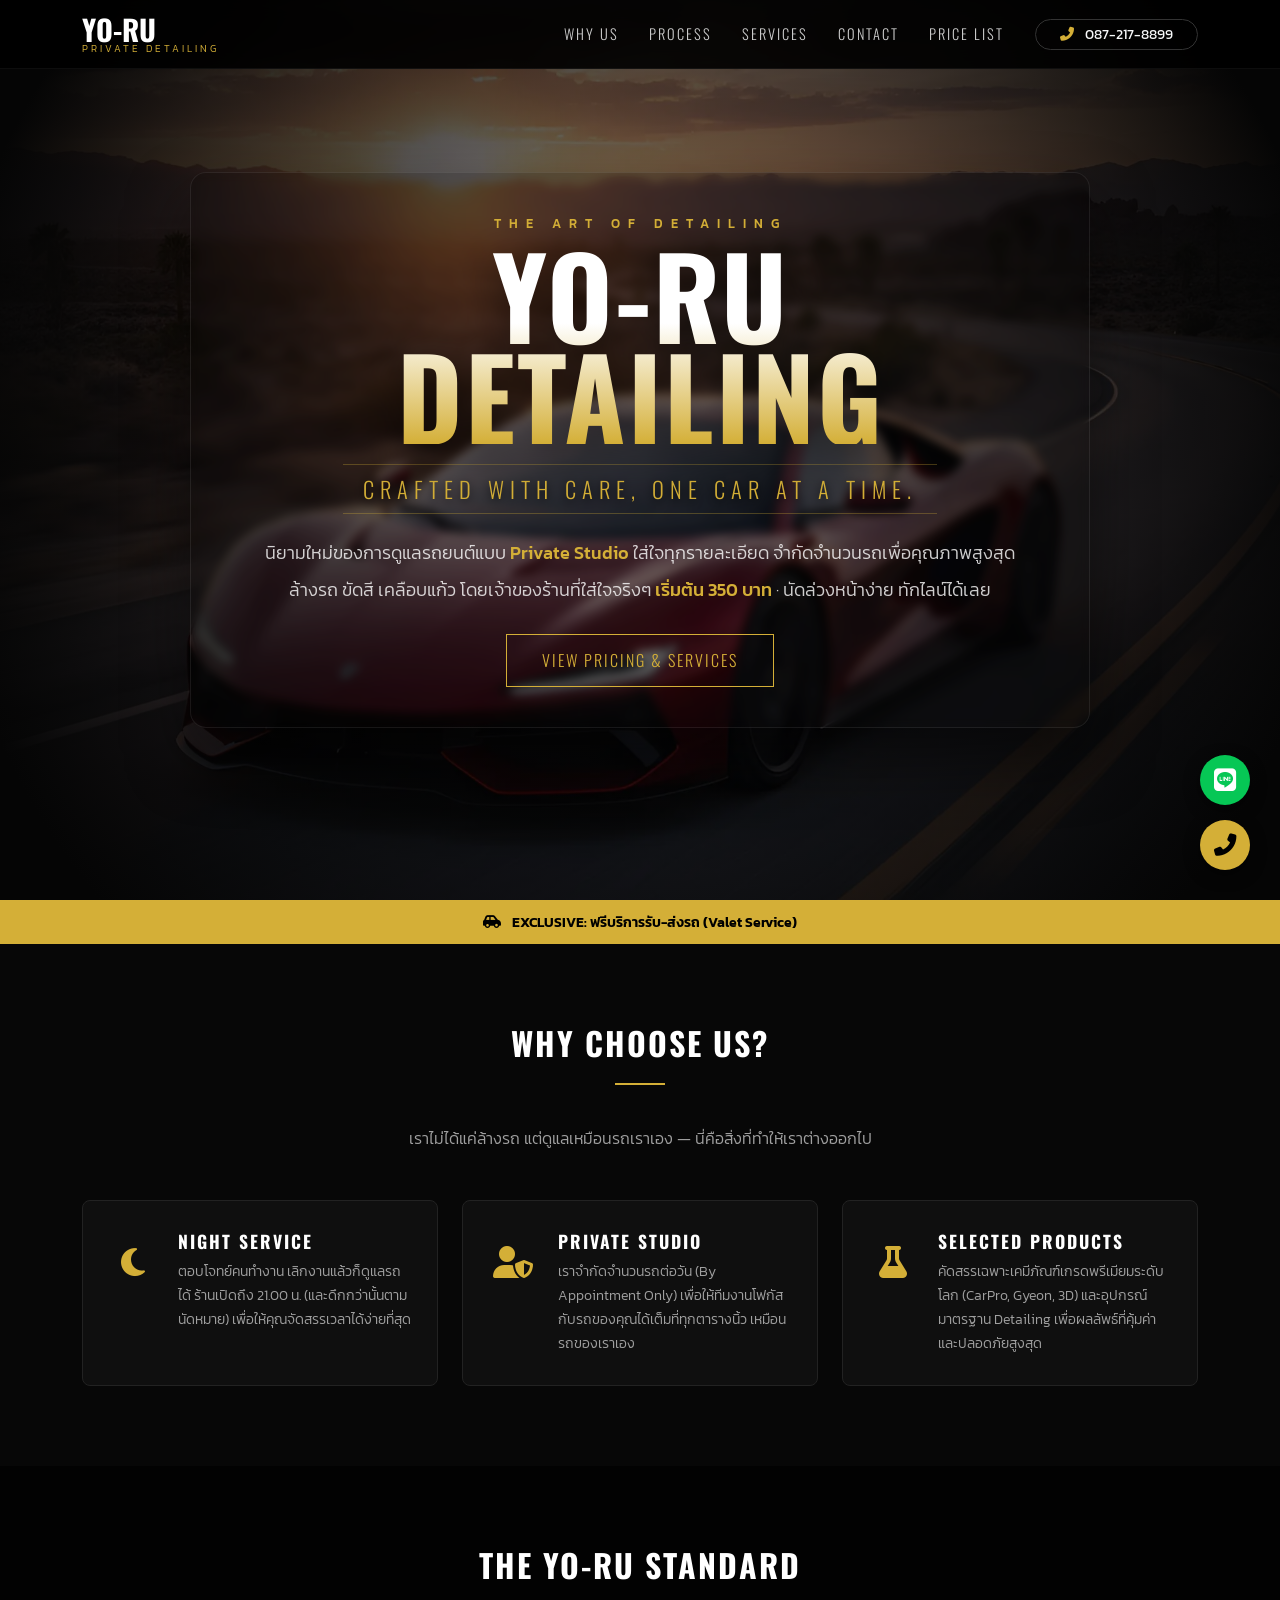
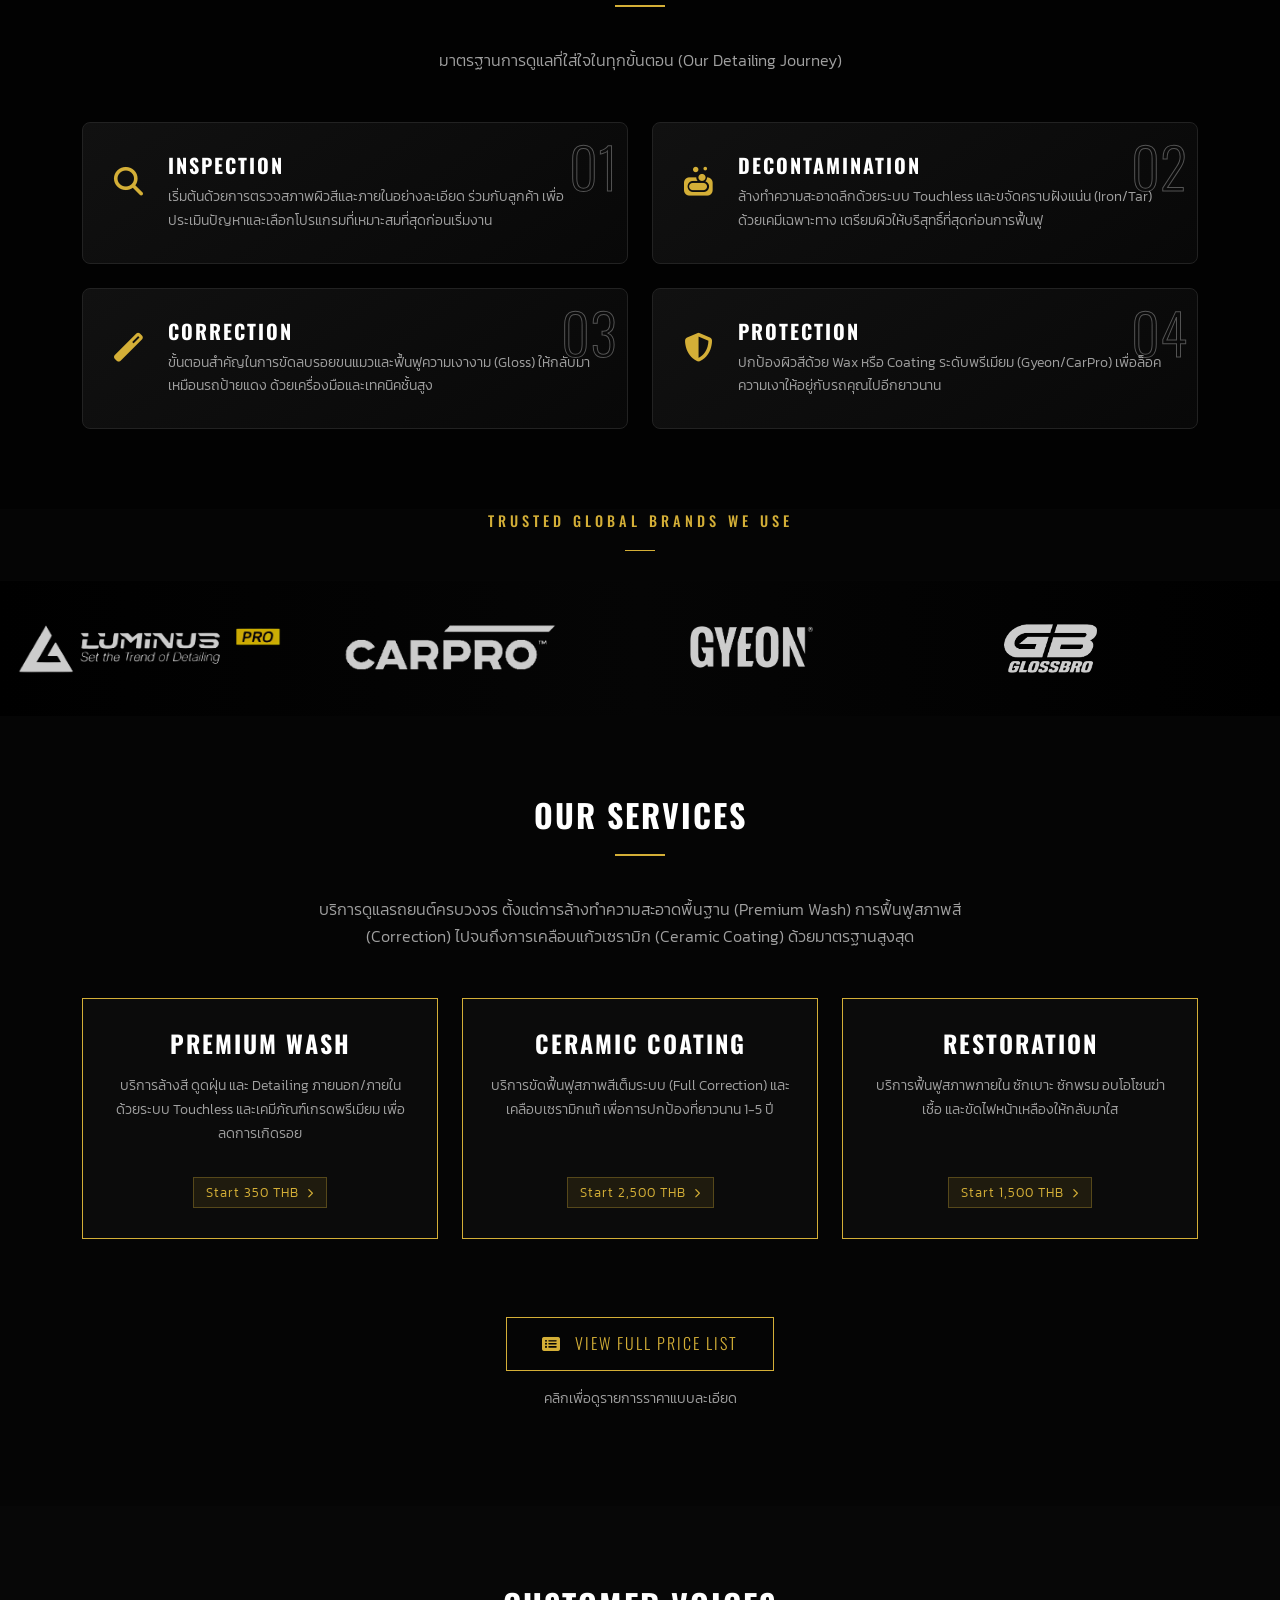
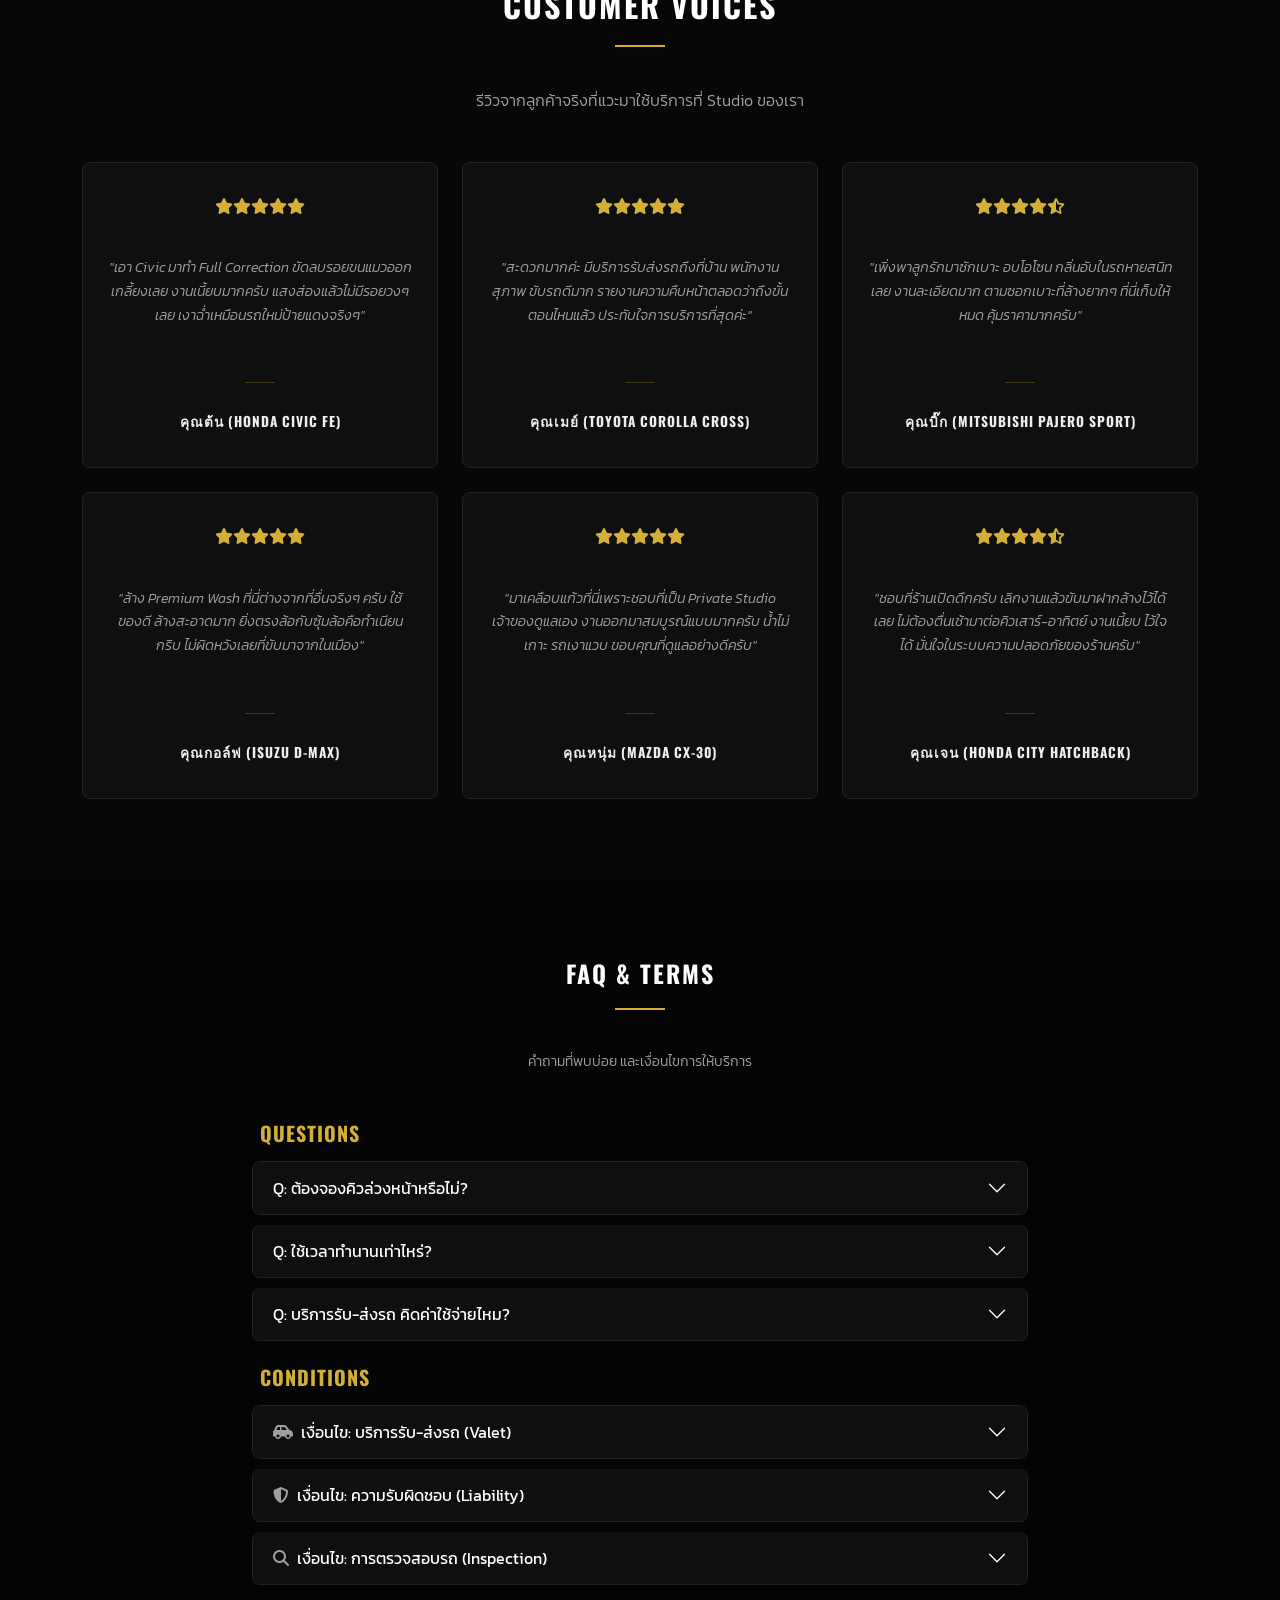
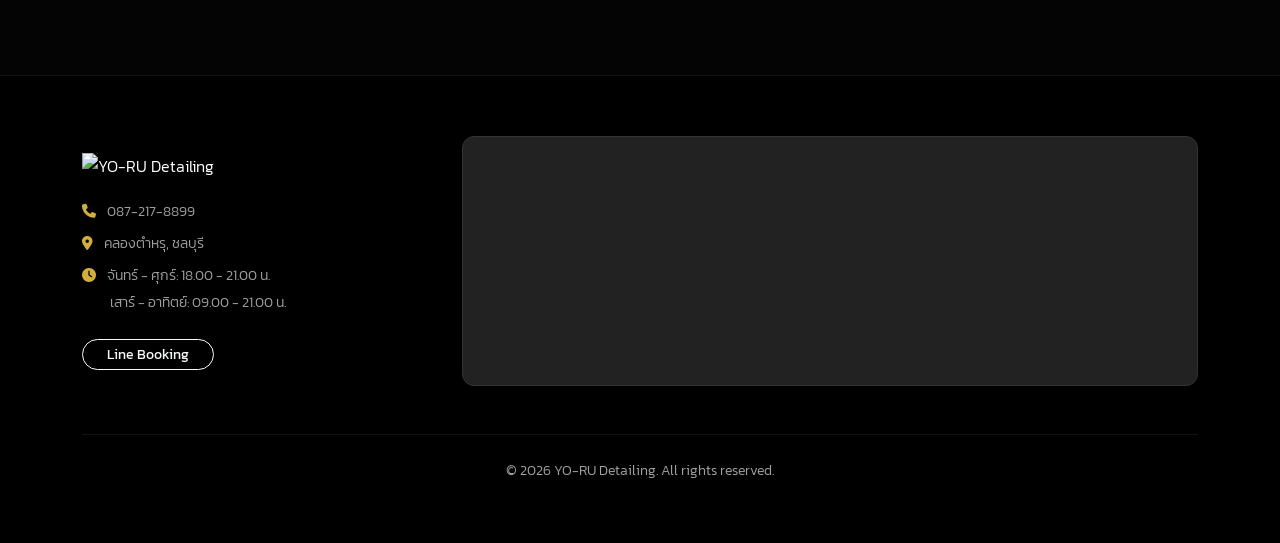
==== commit fd99f32f: "Update index.html" ====
--- a/index.html
+++ b/index.html
@@ -531,7 +531,7 @@
         </div>
     </div>
 
-    <section id="whyus" class="section-padding" style="background-color: #080808;">
+    <section id="whyus" class="section-padding" style="background-color: rgba(8, 8, 8, 0.75);">
         <div class="container">
             <div class="text-center mb-5">
                 <h2 class="section-title">WHY CHOOSE US?</h2>
@@ -574,7 +574,7 @@
         </div>
     </section>
 
-    <section id="process" class="section-padding" style="background-color: #020202;">
+    <section id="process" class="section-padding" style="background-color: rgba(2, 2, 2, 0.70);">
         <div class="container">
             <div class="text-center mb-5">
                 <h2 class="section-title">THE YO-RU STANDARD</h2>
@@ -699,7 +699,7 @@
             <p class="text-muted small mt-3">คลิกเพื่อดูรายการราคาแบบละเอียด</p>
         </div>
     </section>
-<section id="reviews" class="section-padding" style="background-color: #080808;">
+<section id="reviews" class="section-padding" style="background-color: rgba(8, 8, 8, 0.75);">
         <div class="container">
             <div class="text-center mb-5">
                 <h2 class="section-title">CUSTOMER VOICES</h2>
@@ -780,7 +780,7 @@
         </div>
     </section>
   
-    <section class="section-padding" style="background: #050505;">
+    <section class="section-padding" style="background: rgba(5, 5, 5, 0.72);">
         <div class="container" style="max-width: 800px;">
             <div class="text-center mb-5">
                 <h2 class="section-title" style="font-size: 1.5rem;">FAQ & TERMS</h2>
@@ -1053,3 +1053,4 @@
 
 
 
+
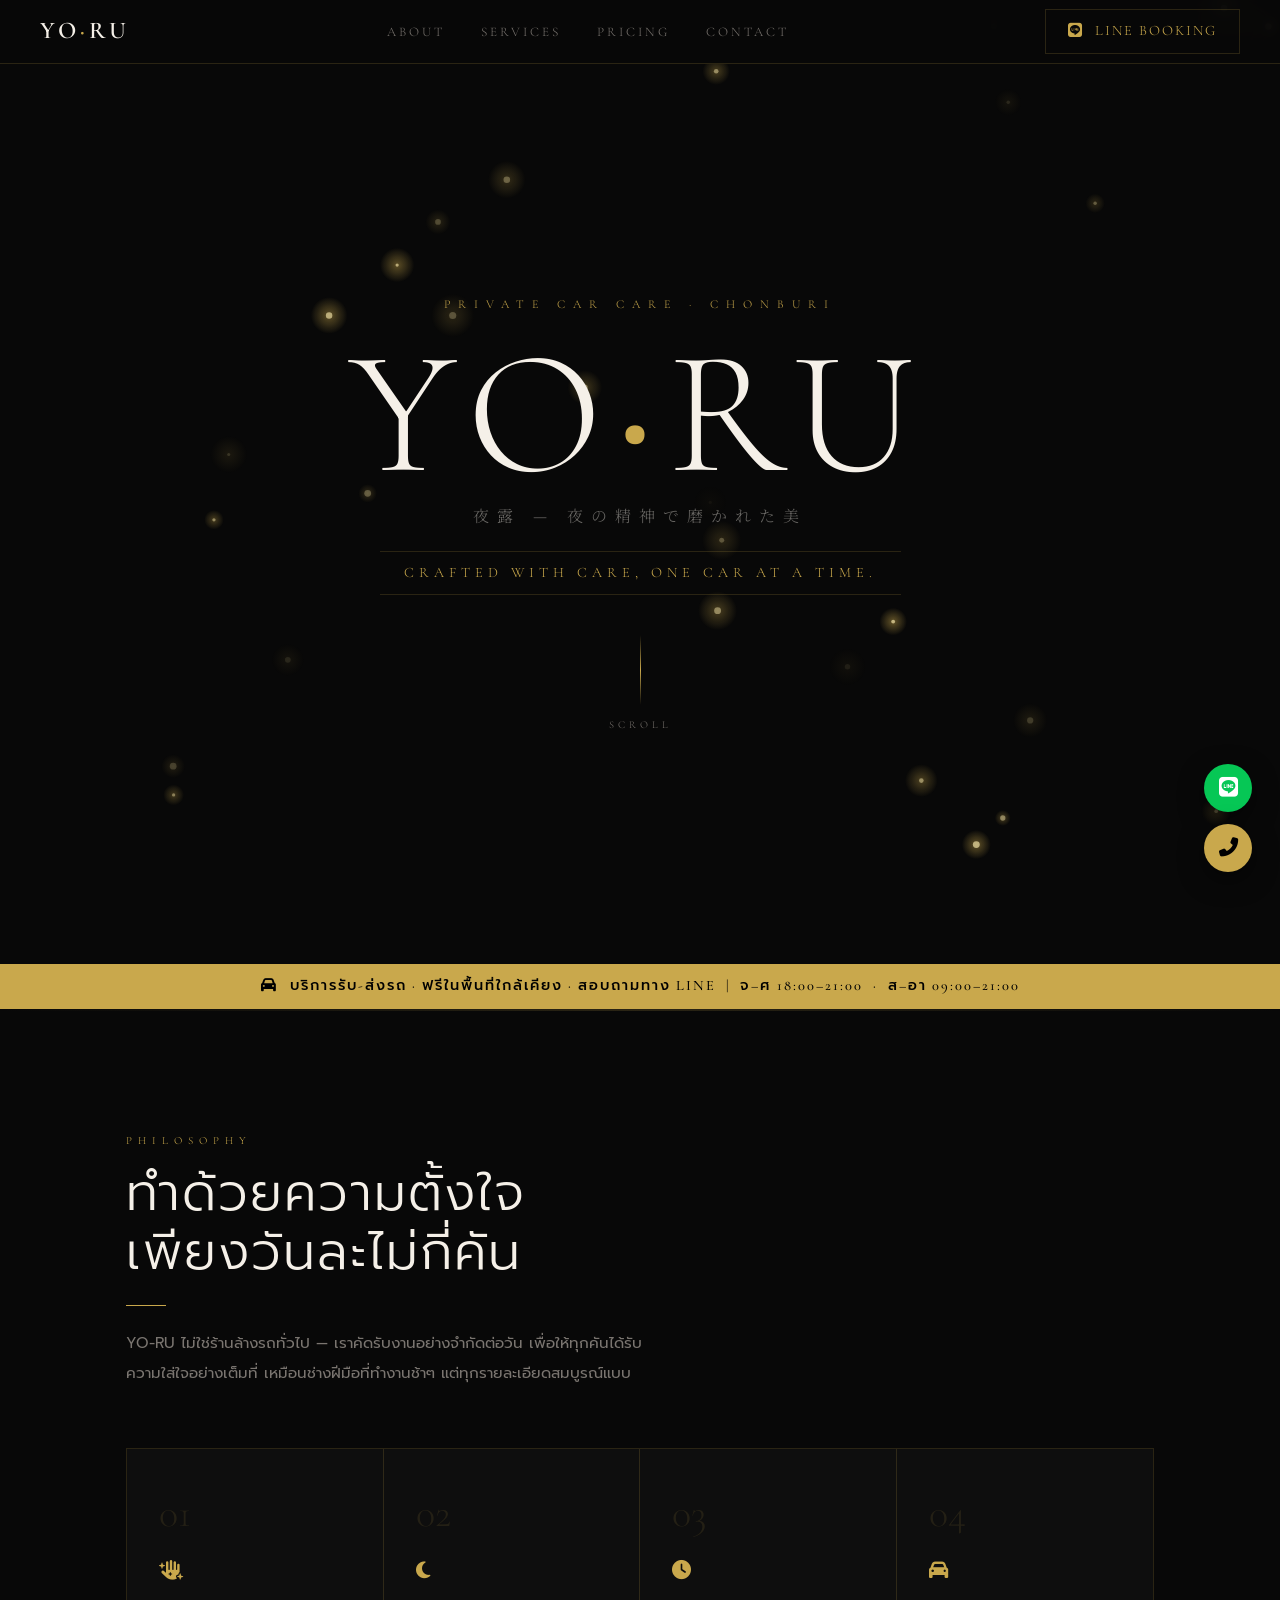
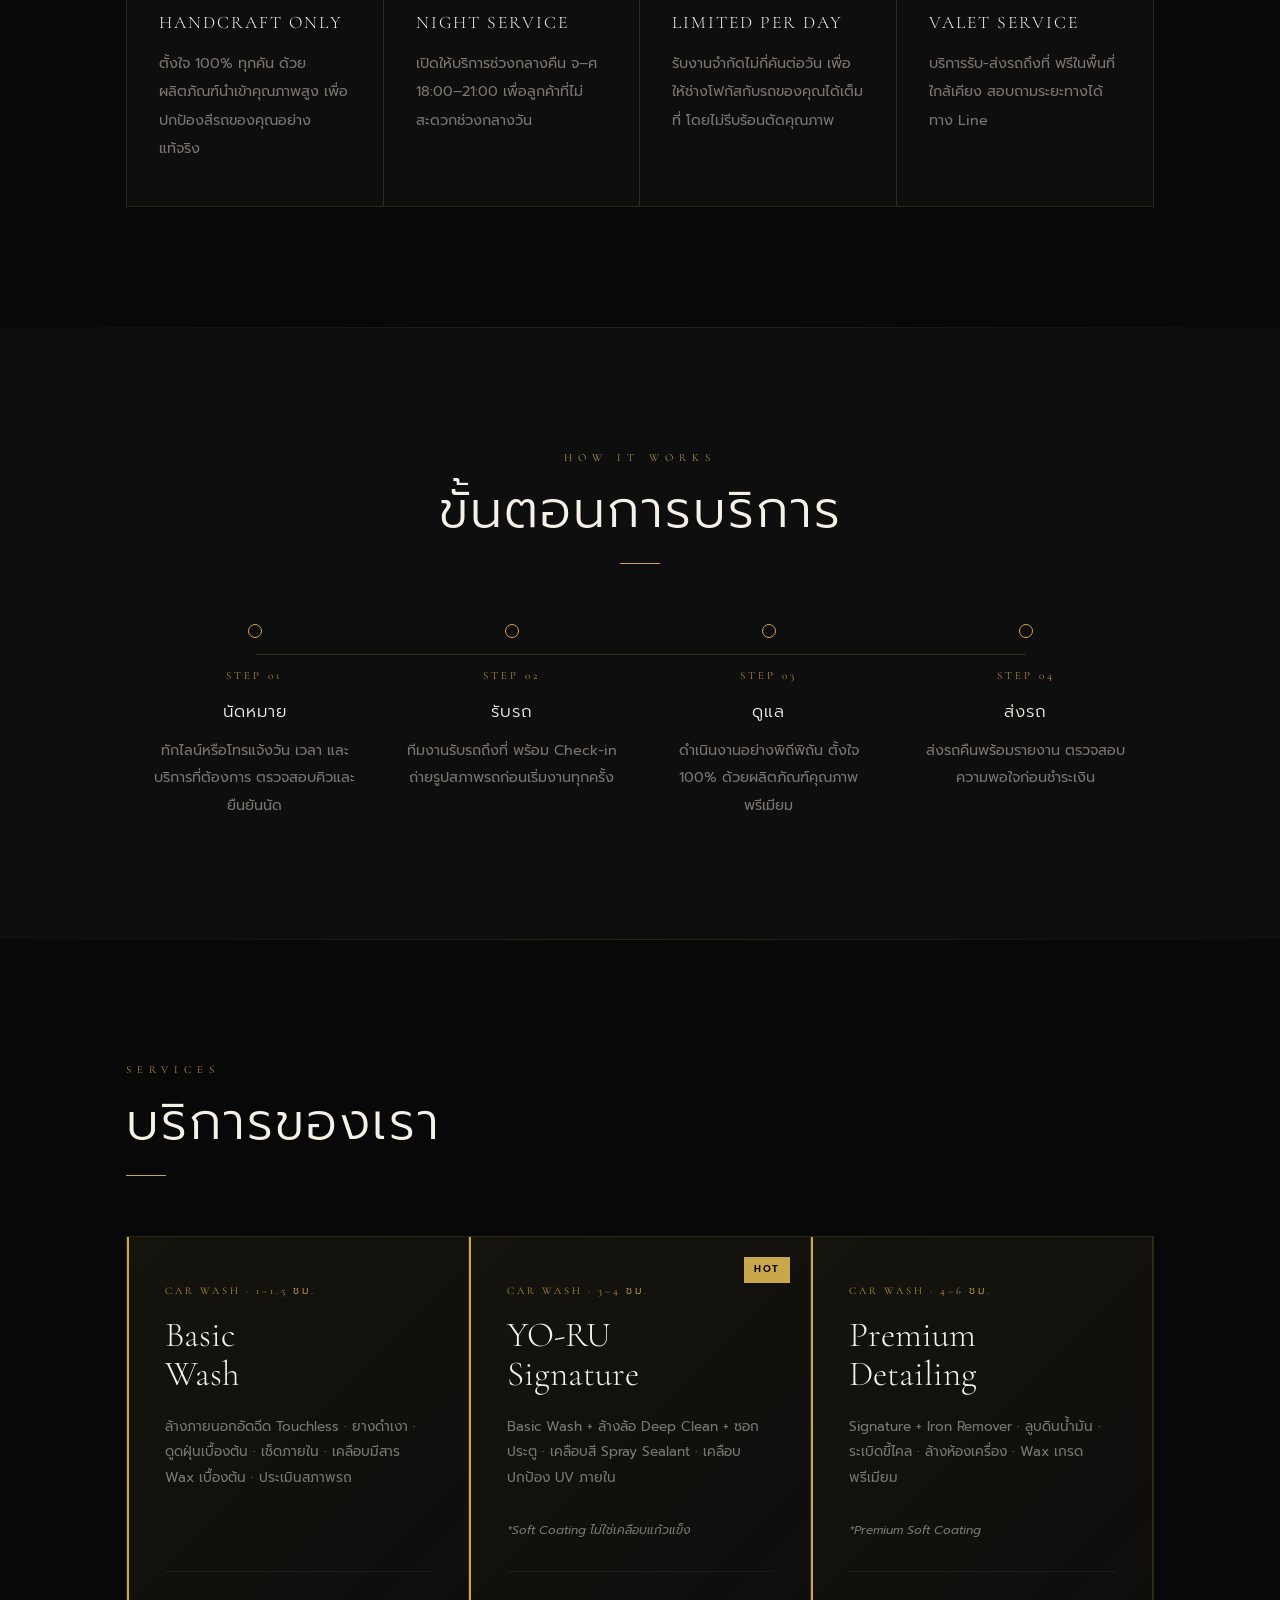
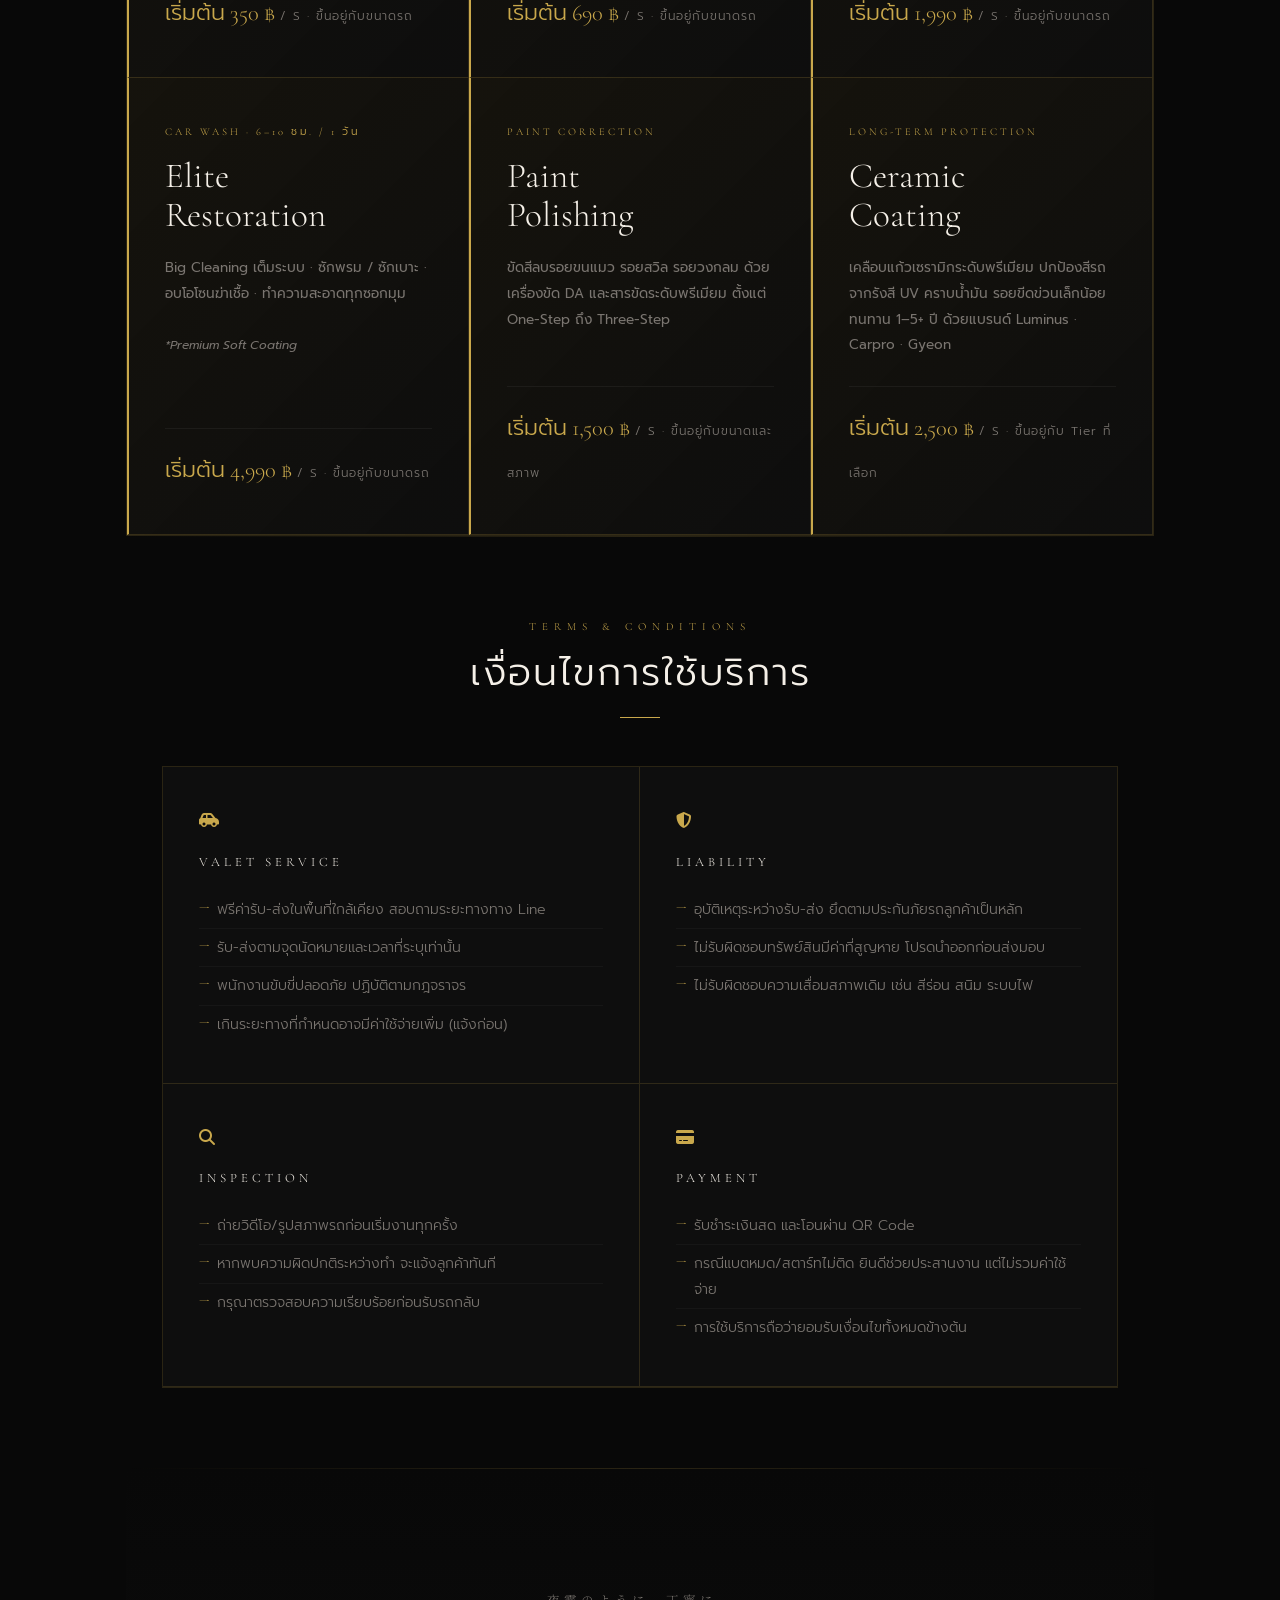
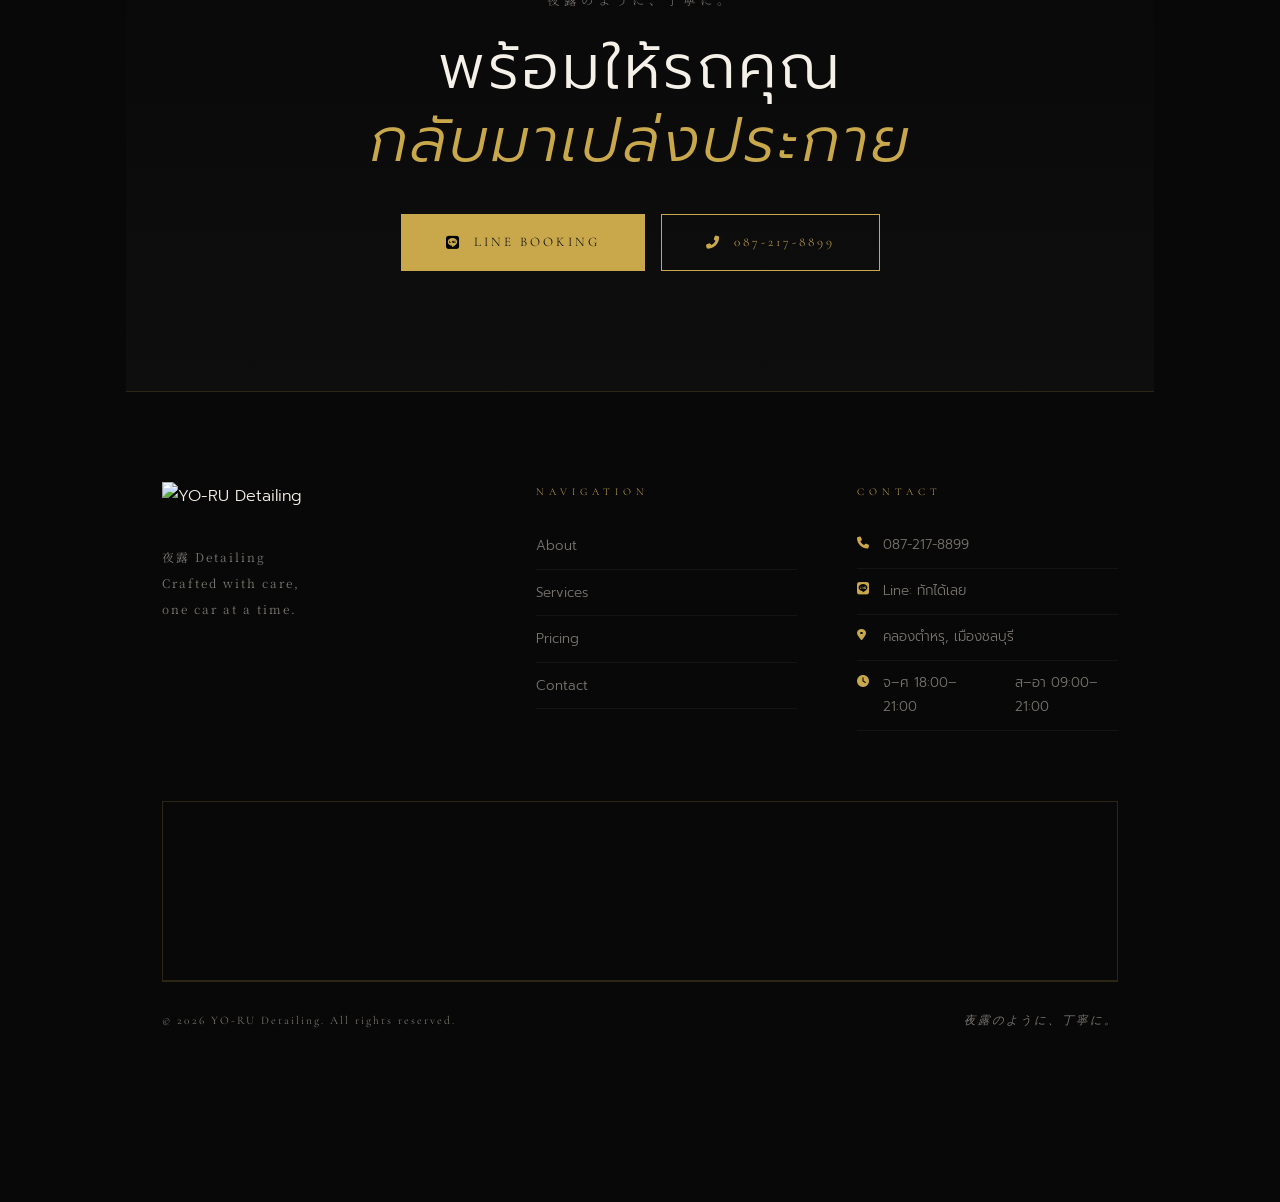
==== commit e7770ea2: "Add files via upload" ====
--- a/index.html
+++ b/index.html
@@ -1,1056 +1,503 @@
-<!DOCTYPE html>
-<html lang="th">
-<head>
-    <base target="_top">
-    <meta charset="UTF-8">
-    <meta name="viewport" content="width=device-width, initial-scale=1.0">
-    <meta name="referrer" content="no-referrer">
-    
-    <title>YO-RU Detailing | Private Car Care Chonburi</title>
-    <meta name="description" content="YO-RU Detailing ศูนย์ดูแลรถยนต์ครบวงจร ชลบุรี บริการล้างรถพรีเมียม ขัดสี เคลือบแก้วเซรามิก โดยทีมงานมืออาชีพ รับรถจำกัดต่อวันเพื่อคุณภาพสูงสุด">
-    <meta name="keywords" content="ล้างรถชลบุรี, เคลือบแก้วชลบุรี, ขัดสีรถชลบุรี, คาร์แคร์ชลบุรี, Detailing Chonburi, YO-RU Detailing, ล้างรถพรีเมียม, คลองตำหรุ, ล้างรถบิ๊กไบค์ชลบุรี">
-    <meta name="author" content="YO-RU Detailing">
-
-    <meta property="og:title" content="YO-RU Detailing | Private Car Care Chonburi">
-    <meta property="og:description" content="บริการดูแลรถยนต์ระดับพรีเมียม ขัดสี เคลือบแก้ว โดยทีมงานมืออาชีพ รับรถจำกัดต่อวันเพื่อคุณภาพสูงสุด">
-    <meta property="og:image" content="images/og-image.jpg"> <meta property="og:url" content="https://www.yourdomain.com">
-    
-    <link rel="icon" type="image/png" href="images/favicon.png">
-    
-    <link href="https://cdn.jsdelivr.net/npm/bootstrap@5.3.0/dist/css/bootstrap.min.css" rel="stylesheet">
-    <link href="https://fonts.googleapis.com/css2?family=Kanit:wght@300;400;500;600;700;800&family=Oswald:wght@500;700&display=swap" rel="stylesheet">
-    <link rel="stylesheet" href="https://cdnjs.cloudflare.com/ajax/libs/font-awesome/6.4.0/css/all.min.css">
-
-    <script type="application/ld+json">
-    {
-      "@context": "https://schema.org",
-      "@type": "AutoDetailing",
-      "name": "YO-RU Detailing",
-      "description": "ศูนย์ดูแลรถยนต์ครบวงจร ชลบุรี บริการล้างรถพรีเมียม ขัดสี เคลือบแก้วเซรามิก",
-      "image": "images/logo.png",
-      "telephone": "087-217-8899",
-      "address": {
-        "@type": "PostalAddress",
-        "streetAddress": "คลองตำหรุ",
-        "addressLocality": "เมืองชลบุรี",
-        "addressRegion": "ชลบุรี",
-        "postalCode": "20000",
-        "addressCountry": "TH"
-      },
-      "geo": {
-        "@type": "GeoCoordinates",
-        "latitude": 13.443207, 
-        "longitude": 101.002819 
-      },
-      "openingHours": "Mo-Su 09:00-21:00"
-    }
-        
-    </script>
-    <style>
-        #firefly-canvas {
-    position: fixed;  /* fixed = ติดหน้าจอ เลื่อน scroll ก็ยังอยู่ */
-    top: 0;
-    left: 0;
-    width: 100%;
-    height: 100%;
-    pointer-events: none; /* คลิกทะลุผ่านได้ ไม่รบกวน UI */
-    z-index: 0; /* อยู่ด้านหลังสุด */
-}
-
-/* ให้ทุก section อยู่หน้า canvas */
-nav, header, section, footer, .valet-bar, .brand-slider, .floating-group {
-    position: relative;
-    z-index: 1;
-}
-        :root {
-            --bg-main: #050505;       
-            --bg-secondary: #0a0a0a;  
-            --accent: #D4AF37;        
-            --text-main: #ffffff;     
-            --text-muted: #a0a0a0;      
-            --border-color: #222222;  
-        }
-
-        body {
-            font-family: 'Kanit', sans-serif;
-            background-color: var(--bg-main);
-            color: var(--text-main);
-            line-height: 1.7;
-            font-weight: 300;
-            overflow-x: hidden;
-        }
-
-        h1, h2, h3, h4, h5 {
-            font-family: 'Oswald', sans-serif;
-            color: var(--text-main);
-            font-weight: 700;
-            text-transform: uppercase;
-            letter-spacing: 2px;
-        }
-
-        .text-gold { color: var(--accent) !important; }
-        .text-muted { color: var(--text-muted) !important; }
-        .text-bright { color: #fff; font-weight: 600; }
-
-        /* Navbar */
-        .navbar {
-            background: rgba(0, 0, 0, 0.90);
-            backdrop-filter: blur(10px);
-            border-bottom: 1px solid rgba(255,255,255,0.05);
-            padding: 10px 0; /* ลด padding เพื่อความกระชับ */
-            transition: all 0.4s ease;
-        }
-        .nav-link {
-            color: #ccc !important;
-            font-family: 'Oswald', sans-serif;
-            font-size: 0.9rem; 
-            text-transform: uppercase;
-            letter-spacing: 2px;
-            padding: 8px 15px !important; 
-        }
-        .nav-link:hover, .nav-link.active { color: var(--accent) !important; }
-
-        /* --- LOGO ADJUSTMENT --- */
-        .navbar-brand img {
-            max-height: 55px; /* ขนาดปกติสำหรับ Desktop */
-            width: auto;
-            transition: all 0.3s ease;
-        }
-
-        .start-price {
-    display: inline-block;
-    background: rgba(212, 175, 55, 0.1);
-    color: var(--accent);
-    padding: 6px 15px;
-    border: 1px solid rgba(212, 175, 55, 0.3);
-    font-size: 0.85rem;
-    margin-top: 15px;
-    letter-spacing: 1px;
-    transition: all 0.3s ease;
-}
-
-.start-price:hover {
-    background: var(--accent);
-    color: #000 !important;
-    border-color: var(--accent);
-    transform: translateY(-2px);
-}
-        /* Mobile Logo Fix */
-        @media (max-width: 991px) {
-            .navbar-brand img {
-                max-height: 40px; /* ลดขนาดลงสำหรับมือถือ */
-            }
-        }
-
-        /* Hero */
-        .hero-section {
-            height: 100vh;
-            display: flex;
-            align-items: center;
-            justify-content: center;
-            text-align: center;
-            position: relative;
-            overflow: hidden;
-            background: url('images/bg.webp') center/cover no-repeat;
-        }
-        .hero-overlay {
-            position: absolute; 
-            top: 0; left: 0; width: 100%; height: 100%;
-            /* ปรับ Gradient ให้ดูมีมิติขึ้น (Radial) */
-            background: radial-gradient(circle, rgba(0,0,0,0.3) 0%, rgba(5,5,5,1) 90%);
-            z-index: 1;
-        }
-        .hero-content { 
-            position: relative; 
-            z-index: 2; 
-            padding: 20px; 
-            width: 100%;
-        }
-
-        /* --- NEW LUXURY HERO STYLES --- */
-        .hero-glass-card {
-    background: rgba(0, 0, 0, 0.2);
-    backdrop-filter: blur(5px);
-    -webkit-backdrop-filter: blur(5px);
-    border: 1px solid rgba(255, 255, 255, 0.08);
-    padding: 40px 15px; /* ลด padding ข้างลงเล็กน้อยบนมือถือ */
-    border-radius: 16px;
-    display: inline-block;
-    width: 95%; /* เพิ่มความกว้างให้เกือบเต็มจอ */
-    max-width: 900px;
-    box-shadow: 0 30px 60px rgba(0,0,0,0.5);
-}
-
-        .hero-title-main {
-            font-family: 'Oswald', sans-serif;
-            /* clamp(ขนาดเล็กสุด, ขนาดตามจอ, ขนาดใหญ่สุด) */
-            font-size: clamp(3.5rem, 12vw, 7rem); 
-            font-weight: 800;
-            line-height: 0.9;
-            margin-bottom: 20px;
-            /* Gradient Text สีเงินไปทอง */
-            background: linear-gradient(180deg, #ffffff 40%, #D4AF37 100%);
-            -webkit-background-clip: text;
-            -webkit-text-fill-color: transparent;
-            filter: drop-shadow(0 10px 20px rgba(0,0,0,0.6));
-            text-transform: uppercase;
-        }
-
-        .hero-tagline-en {
-            font-family: 'Oswald', sans-serif;
-            font-size: clamp(1rem, 4vw, 1.4rem);
-            color: var(--accent);
-            letter-spacing: 6px;
-            text-transform: uppercase;
-            margin-bottom: 25px;
-            text-shadow: 0 2px 10px rgba(0,0,0,0.8);
-            border-top: 1px solid rgba(212, 175, 55, 0.3);
-            border-bottom: 1px solid rgba(212, 175, 55, 0.3);
-            display: inline-block;
-            padding: 5px 20px;
-        }
-
-        .hero-description-th {
-    font-size: 1.1rem;
-    color: rgba(255, 255, 255, 0.8);
-    font-weight: 300;
-    max-width: 100%; /* ให้ข้อความขยายได้เต็มที่ */
-    margin: 0 auto;
-    line-height: 1.6;
-    word-break: keep-all; /* ป้องกันการตัดคำกลางคำ */
-}
-        /* ลดขนาดชื่อร้านบนมือถือเพื่อไม่ให้ล้น */
-@media (max-width: 768px) {
-    .hero-title-main {
-        font-size: clamp(3rem, 15vw, 5rem); 
-        line-height: 1.1;
-    }
-}
-
-        .btn-gold {
-            background: transparent;
-            color: var(--accent);
-            border: 1px solid var(--accent);
-            padding: 12px 35px;
-            font-family: 'Oswald', sans-serif;
-            letter-spacing: 2px;
-            text-decoration: none;
-            transition: 0.4s;
-            display: inline-block;
-            margin-top: 30px;
-        }
-        .btn-gold:hover {
-            background: var(--accent);
-            color: #000;
-            box-shadow: 0 0 25px rgba(212, 175, 55, 0.5);
-        }
-
-        /* Mobile Horizontal Scroll */
-        @media (max-width: 991px) {
-            .mobile-scroll-row {
-                display: flex !important;
-                flex-wrap: nowrap !important;
-                overflow-x: auto;
-                gap: 15px;
-                padding-bottom: 25px;
-                scroll-snap-type: x mandatory;
-                -webkit-overflow-scrolling: touch;
-                margin-left: -10px; margin-right: -10px;
-                padding-left: 20px; padding-right: 20px;
-                justify-content: flex-start !important; 
-            }
-            .mobile-scroll-row::-webkit-scrollbar { display: none; }
-            .mobile-scroll-row > div {
-                flex: 0 0 85%;
-                max-width: 85%;
-                scroll-snap-align: center;
-            }
-        }
-
-        /* Feature Card (Why Us) */
-        .feature-card {
-            background: #0f0f0f;
-            padding: 30px 25px;
-            height: 100%;
-            border: 1px solid #222;
-            display: flex;
-            align-items: flex-start;
-            gap: 20px;
-            border-radius: 8px;
-        }
-        .feature-icon { 
-            font-size: 2rem;
-            color: var(--accent); 
-            min-width: 50px; 
-            text-align: center;
-            margin-top: 5px;
-        }
-
-        /* Process Step (Standard) */
-        .process-step {
-            position: relative;
-            padding: 30px 25px;
-            background: linear-gradient(145deg, #111, #080808);
-            border: 1px solid #222;
-            height: 100%;
-            border-radius: 8px;
-            display: flex;
-            align-items: flex-start;
-            gap: 20px;
-        }
-        .process-icon {
-            font-size: 1.8rem; 
-            color: var(--accent);
-            min-width: 40px;
-            text-align: center;
-            margin-top: 5px;
-        }
-        .step-number-bg {
-    position: absolute; 
-    top: -5px; 
-    right: 10px;
-    font-family: 'Oswald', sans-serif; 
-    font-size: 3.5rem; /* ขยายใหญ่ขึ้นอีกนิด */
-    color: transparent; /* ทำให้พื้นตัวเลขโปร่งใส */
-    -webkit-text-stroke: 1px rgba(255, 255, 255, 0.3); /* ใส่เส้นขอบสีขาวจางๆ */
-    pointer-events: none;
-}
-
-        /* Service Card */
-        .service-card {
-            border: 1px solid var(--accent); 
-            padding: 30px 25px;
-            height: 100%;
-            background-color: rgba(15, 15, 15, 0.6);
-            display: flex;
-            flex-direction: column;
-            justify-content: space-between;
-            border-radius: 0;
-            min-height: 220px;
-        }
-        .start-price {
-            display: inline-block;
-            background: rgba(212, 175, 55, 0.1);
-            color: var(--accent);
-            padding: 4px 12px;
-            border: 1px solid rgba(212, 175, 55, 0.3);
-            font-size: 0.8rem;
-            margin-top: 15px;
-            letter-spacing: 1px;
-        }
-
-        /* Terms Box */
-        .term-box {
-            border: 1px solid #2a2a2a;
-            background: #0a0a0a;
-            padding: 25px;
-            height: 100%;
-            border-left: 3px solid var(--accent);
-        }
-        .term-title {
-            color: var(--accent);
-            font-family: 'Oswald', sans-serif;
-            font-weight: 500;
-            margin-bottom: 15px;
-            font-size: 1.1rem;
-            letter-spacing: 1px;
-            border-bottom: 1px solid #222;
-            padding-bottom: 10px;
-        }
-        .term-list li {
-            margin-bottom: 8px;
-            position: relative;
-            padding-left: 15px;
-            font-size: 0.9rem;
-            color: #aaa;
-        }
-        .term-list li::before {
-            content: "-";
-            color: var(--accent);
-            position: absolute;
-            left: 0;
-        }
-
-        /* Accordion Style */
-        .accordion-item {
-            background-color: #0f0f0f;
-            border: 1px solid #222;
-            margin-bottom: 10px;
-            border-radius: 8px !important;
-            overflow: hidden;
-        }
-        .accordion-button {
-            background-color: #0f0f0f;
-            color: #ffffff;
-            font-family: 'Kanit', sans-serif;
-            font-weight: 400;
-            box-shadow: none !important;
-        }
-        .accordion-button:not(.collapsed) {
-            background-color: #1a1a1a;
-            color: var(--accent);
-            box-shadow: inset 0 -1px 0 rgba(212, 175, 55, 0.2) !important;
-        }
-        .accordion-button::after { filter: brightness(0) invert(1); }
-        .accordion-button:not(.collapsed)::after {
-            background-image: url("data:image/svg+xml,%3csvg xmlns='https://www.w3.org/2000/svg' viewBox='0 0 16 16' fill='%23D4AF37'%3e%3cpath fill-rule='evenodd' d='M1.646 4.646a.5.5 0 0 1 .708 0L8 10.293l5.646-5.647a.5.5 0 0 1 .708.708l-6 6a.5.5 0 0 1-.708 0l-6-6a.5.5 0 0 1 0-.708z'/%3e%3c/svg%3e");
-        }
-        .accordion-body {
-            background-color: #080808;
-            color: #aaa;
-            border-top: 1px solid #222;
-            font-size: 0.95rem;
-        }
-        .accordion-body strong { color: var(--accent); }
-
-        /* Other Utils */
-        .section-padding { padding: 80px 0; }
-        .section-line { width: 50px; height: 2px; background: var(--accent); margin: 20px auto 40px auto; }
-        .valet-bar { background: var(--accent); color: #000; padding: 10px; text-align: center; font-weight: 600; font-size: 0.9rem; }
-        
-        /* Floating Button */
-        .floating-group { position: fixed; bottom: 30px; right: 30px; z-index: 999; display: flex; flex-direction: column; gap: 15px; }
-        .float-btn { width: 50px; height: 50px; border-radius: 50%; display: flex; align-items: center; justify-content: center; font-size: 1.4rem; color: #fff; box-shadow: 0 5px 15px rgba(0,0,0,0.5); text-decoration: none; }
-
-        /* --- Brand Slider Auto Scroll --- */
-/* --- Brand Slider Enhanced --- */
-.brand-slider {
-    overflow: hidden;
-    padding: 40px 0; /* เพิ่มพื้นที่บน-ล่างให้ดูโปร่งและเด่นขึ้น */
-    white-space: nowrap;
-    position: relative;
-    background: linear-gradient(90deg, #000 0%, #050505 50%, #000 100%); /* เพิ่มมิติพื้นหลัง */
-}
-
-.brand-track {
-    display: flex;
-    width: max-content;
-    animation: scroll 25s linear infinite; /* ปรับให้เร็วขึ้นนิดหน่อยเพื่อให้ดูไม่นิ่งเกินไป */
-}
-
-.brand-item {
-    flex: 0 0 auto;
-    width: 220px; /* ปรับขนาดความกว้างเพิ่มขึ้นจาก 180px */
-    margin: 0 40px; /* เพิ่มระยะห่างระหว่างแบรนด์ */
-    display: flex;
-    align-items: center;
-    justify-content: center;
-}
-
-.brand-item img {
-    max-height: 55px; /* เพิ่มความสูงโลโก้จาก 45px เป็น 55px */
-    filter: brightness(1.2); /* ปรับให้สว่างขึ้น */
-    opacity: 0.8;
-    transition: all 0.4s ease;
-}
-
-.brand-item img:hover {
-    filter: brightness(1.5) drop-shadow(0 0 10px rgba(212, 175, 55, 0.3)); /* เพิ่มแสงสีทองจางๆ เวลาเมาส์ชี้ */
-    opacity: 1;
-    transform: scale(1.1); /* ขยายขนาดขึ้นเล็กน้อยเวลา Hover */
-}
-
-@keyframes scroll {
-    0% { transform: translateX(0); }
-    100% { transform: translateX(-50%); }
-}
-
-/* หยุดเลื่อนเมื่อเอาเมาส์วาง */
-.brand-slider:hover .brand-track {
-    animation-play-state: paused;
-}
-
-    </style>
-</head>
-<body>
-<canvas id="firefly-canvas" aria-hidden="true"></canvas>
-    <nav class="navbar navbar-expand-lg fixed-top navbar-dark">
-        <div class="container">
-            <a class="navbar-brand scroll-link" href="#home">
-                <img id="mainLogo" src="images/logo.png" alt="YO-RU"
-                     onerror="this.style.display='none'; document.getElementById('backupLogo').style.display='flex';">
-                <div id="backupLogo" style="display:none; flex-direction: column; line-height: 1;">
-                    <span style="font-family: 'Oswald', sans-serif; font-size: 1.8rem; font-weight: 700; color: #fff;">YO-RU</span>
-                    <span style="font-size: 0.6rem; letter-spacing: 3px; color: var(--accent);">PRIVATE DETAILING</span>
-                </div>
-            </a>
-            
-            <button class="navbar-toggler border-0" type="button" data-bs-toggle="collapse" data-bs-target="#navbarNav">
-                <i class="fas fa-bars text-white fs-4"></i>
-            </button>
-
-            <div class="collapse navbar-collapse justify-content-end mt-3 mt-lg-0" id="navbarNav">
-                <ul class="navbar-nav align-items-center">
-                    <li class="nav-item"><a class="nav-link scroll-link" href="#whyus">Why Us</a></li>
-                    <li class="nav-item"><a class="nav-link scroll-link" href="#process">Process</a></li>
-                    <li class="nav-item"><a class="nav-link scroll-link" href="#packages">Services</a></li>
-                    <li class="nav-item"><a class="nav-link scroll-link" href="#contact">Contact</a></li>
-                    <li class="nav-item"><a class="nav-link" href="price-list.html" target="_blank">Price List</a></li>
-                    
-                    <li class="nav-item ms-lg-3">
-                        <a href="tel:0872178899" class="btn btn-outline-light btn-sm rounded-pill px-4" style="border-color: #333;">
-                            <i class="fas fa-phone-alt me-2 text-gold"></i> 087-217-8899
-                        </a>
-                    </li>
-                </ul>
-            </div>
-        </div>
-    </nav>
-
-    <header id="home" class="hero-section">
-        <div class="hero-overlay"></div>
-        <div class="container hero-content">
-            <div class="hero-glass-card">
-                <p class="text-gold mb-2" style="letter-spacing: 8px; font-weight: 500; font-size: 0.8rem; text-transform: uppercase;">
-                    The Art of Detailing
-                </p>
-                
-                <h1 class="hero-title-main">YO-RU<br>DETAILING</h1>
-                
-                <p class="hero-tagline-en">CRAFTED WITH CARE, ONE CAR AT A TIME.</p>
-                
-                <div class="hero-description-th">
-    นิยามใหม่ของการดูแลรถยนต์แบบ <span class="text-gold" style="font-weight: 500;">Private Studio</span> 
-    ใส่ใจทุกรายละเอียด จำกัดจำนวนรถเพื่อคุณภาพสูงสุด
-</div>
-<div class="hero-description-th mt-2">
-    ล้างรถ ขัดสี เคลือบแก้ว โดยเจ้าของร้านที่ใส่ใจจริงๆ 
-    <span class="text-gold" style="font-weight: 500;">เริ่มต้น 350 บาท</span> · นัดล่วงหน้าง่าย ทักไลน์ได้เลย
-</div>
-                    
-
-
-                <a href="price-list.html" target="_blank" class="btn-gold">VIEW PRICING & SERVICES</a>
-            </div>
-        </div>
-    </header>
-    
-    <div class="valet-bar">
-        <div class="container">
-            <i class="fas fa-car-side me-2"></i> EXCLUSIVE: ฟรีบริการรับ-ส่งรถ (Valet Service)
-        </div>
-    </div>
-
-    <section id="whyus" class="section-padding" style="background-color: rgba(8, 8, 8, 0.75);">
-        <div class="container">
-            <div class="text-center mb-5">
-                <h2 class="section-title">WHY CHOOSE US?</h2>
-                <div class="section-line"></div>
-                <p class="text-muted">เราไม่ได้แค่ล้างรถ แต่ดูแลเหมือนรถเราเอง — นี่คือสิ่งที่ทำให้เราต่างออกไป
-
-</p>
-            </div>
-            
-            <div class="row g-4 mobile-scroll-row">
-                <div class="col-lg-4">
-                    <div class="feature-card">
-                        <div class="feature-icon"><i class="fas fa-moon"></i></div>
-                        <div>
-                            <h4 class="mb-2" style="font-size: 1.1rem;">NIGHT SERVICE</h4>
-                            <p class="text-muted small mb-0">ตอบโจทย์คนทำงาน เลิกงานแล้วก็ดูแลรถได้ ร้านเปิดถึง 21.00 น. (และดึกกว่านั้นตามนัดหมาย) เพื่อให้คุณจัดสรรเวลาได้ง่ายที่สุด</p>
-                        </div>
-                    </div>
-                </div>
-                <div class="col-lg-4">
-                    <div class="feature-card">
-                        <div class="feature-icon"><i class="fas fa-user-shield"></i></div>
-                        <div>
-                            <h4 class="mb-2" style="font-size: 1.1rem;">PRIVATE STUDIO</h4>
-                            <p class="text-muted small mb-0">เราจำกัดจำนวนรถต่อวัน (By Appointment Only) เพื่อให้ทีมงานโฟกัสกับรถของคุณได้เต็มที่ทุกตารางนิ้ว เหมือนรถของเราเอง</p>
-                        </div>
-                    </div>
-                </div>
-                <div class="col-lg-4">
-                    <div class="feature-card">
-                        <div class="feature-icon"><i class="fas fa-flask"></i></div>
-                        <div>
-                            <h4 class="mb-2" style="font-size: 1.1rem;">SELECTED PRODUCTS</h4>
-                            <p class="text-muted small mb-0">คัดสรรเฉพาะเคมีภัณฑ์เกรดพรีเมียมระดับโลก (CarPro, Gyeon, 3D) และอุปกรณ์มาตรฐาน Detailing เพื่อผลลัพธ์ที่คุ้มค่าและปลอดภัยสูงสุด</p>
-                        </div>
-                    </div>
-                </div>
-            </div>
-            <div class="text-center text-muted small mt-2 d-lg-none"><i class="fas fa-arrows-alt-h me-2"></i>เลื่อนเพื่อดูเพิ่มเติม</div>
-        </div>
-    </section>
-
-    <section id="process" class="section-padding" style="background-color: rgba(2, 2, 2, 0.70);">
-        <div class="container">
-            <div class="text-center mb-5">
-                <h2 class="section-title">THE YO-RU STANDARD</h2>
-                <div class="section-line"></div>
-                <p class="text-muted">มาตรฐานการดูแลที่ใส่ใจในทุกขั้นตอน (Our Detailing Journey)</p>
-            </div>
-
-            <div class="row g-4 mobile-scroll-row">
-                <div class="col-lg-6">
-                    <div class="process-step">
-                        <div class="step-number-bg">01</div>
-                        <div class="process-icon"><i class="fas fa-search"></i></div>
-                        <div>
-                            <h5 class="mb-2 text-white">INSPECTION</h5>
-                            <p class="text-muted small mb-0">เริ่มต้นด้วยการตรวจสภาพผิวสีและภายในอย่างละเอียด ร่วมกับลูกค้า เพื่อประเมินปัญหาและเลือกโปรแกรมที่เหมาะสมที่สุดก่อนเริ่มงาน</p>
-                        </div>
-                    </div>
-                </div>
-                <div class="col-lg-6">
-                    <div class="process-step">
-                        <div class="step-number-bg">02</div>
-                        <div class="process-icon"><i class="fas fa-soap"></i></div>
-                        <div>
-                            <h5 class="mb-2 text-white">DECONTAMINATION</h5>
-                            <p class="text-muted small mb-0">ล้างทำความสะอาดลึกด้วยระบบ Touchless และขจัดคราบฝังแน่น (Iron/Tar) ด้วยเคมีเฉพาะทาง เตรียมผิวให้บริสุทธิ์ที่สุดก่อนการฟื้นฟู</p>
-                        </div>
-                    </div>
-                </div>
-                <div class="col-lg-6">
-                    <div class="process-step">
-                        <div class="step-number-bg">03</div>
-                        <div class="process-icon"><i class="fas fa-magic"></i></div>
-                        <div>
-                            <h5 class="mb-2 text-white">CORRECTION</h5>
-                            <p class="text-muted small mb-0">ขั้นตอนสำคัญในการขัดลบรอยขนแมวและฟื้นฟูความเงางาม (Gloss) ให้กลับมาเหมือนรถป้ายแดง ด้วยเครื่องมือและเทคนิคชั้นสูง</p>
-                        </div>
-                    </div>
-                </div>
-                <div class="col-lg-6">
-                    <div class="process-step">
-                        <div class="step-number-bg">04</div>
-                        <div class="process-icon"><i class="fas fa-shield-alt"></i></div>
-                        <div>
-                            <h5 class="mb-2 text-white">PROTECTION</h5>
-                            <p class="text-muted small mb-0">ปกป้องผิวสีด้วย Wax หรือ Coating ระดับพรีเมียม (Gyeon/CarPro) เพื่อล็อคความเงาให้อยู่กับรถคุณไปอีกยาวนาน</p>
-                        </div>
-                    </div>
-                </div>
-            </div>
-            <div class="text-center text-muted small mt-2 d-lg-none"><i class="fas fa-arrows-alt-h me-2"></i>เลื่อนเพื่อดูเพิ่มเติม</div>
-        </div>
-    </section>
-
-    <div class="container text-center mb-2">
-    <p class="text-gold" style="font-family: 'Oswald', sans-serif; letter-spacing: 4px; font-weight: 500; font-size: 0.9rem; text-transform: uppercase;">
-        TRUSTED GLOBAL BRANDS WE USE
-    </p>
-    <div style="width: 30px; height: 1px; background: var(--accent); margin: 10px auto 30px;"></div>
-</div>
-    
-    <div class="brand-slider">
-        <div class="brand-track">
-            <div class="brand-item"><img src="images/logo-luminus.png" alt="Luminus"></div>
-            <div class="brand-item"><img src="images/logo-carpro.png" alt="CarPro"></div>
-            <div class="brand-item"><img src="images/logo-gyeon.png" alt="Gyeon"></div>
-            <div class="brand-item"><img src="images/logo-glossbro.png" alt="Glossbro"></div>
-            <div class="brand-item"><img src="images/logo-3d.png" alt="3D"></div>
-            <div class="brand-item"><img src="images/max-shine-logo.png" alt="MaxShine"></div>
-            
-            <div class="brand-item"><img src="images/logo-luminus.png" alt="Luminus"></div>
-            <div class="brand-item"><img src="images/logo-carpro.png" alt="CarPro"></div>
-            <div class="brand-item"><img src="images/logo-gyeon.png" alt="Gyeon"></div>
-            <div class="brand-item"><img src="images/logo-glossbro.png" alt="Glossbro"></div>
-            <div class="brand-item"><img src="images/logo-3d.png" alt="3D"></div>
-            <div class="brand-item"><img src="images/max-shine-logo.png" alt="MaxShine"></div>
-        </div>
-    </div>
-</div>
-
-    <section id="packages" class="section-padding">
-        <div class="container text-center">
-            <h2 class="section-title">OUR SERVICES</h2>
-            <div class="section-line"></div>
-            <p class="text-muted mb-5" style="max-width: 700px; margin-left: auto; margin-right: auto;">
-                บริการดูแลรถยนต์ครบวงจร ตั้งแต่การล้างทำความสะอาดพื้นฐาน (Premium Wash) การฟื้นฟูสภาพสี (Correction) 
-                ไปจนถึงการเคลือบแก้วเซรามิก (Ceramic Coating) ด้วยมาตรฐานสูงสุด
-            </p>
-
-            <div class="row g-4 mobile-scroll-row justify-content-center mb-5">
-    <div class="col-md-4">
-        <div class="service-card">
-            <div>
-                <h4 class="text-white mb-3">PREMIUM WASH</h4>
-                <p class="text-muted small">บริการล้างสี ดูดฝุ่น และ Detailing ภายนอก/ภายใน ด้วยระบบ Touchless และเคมีภัณฑ์เกรดพรีเมียม เพื่อลดการเกิดรอย</p>
-            </div>
-            <div><a href="price-list.html" class="start-price text-decoration-none">Start 350 THB <i class="fas fa-chevron-right ms-1" style="font-size: 0.6rem;"></i></a></div>
-        </div>
-    </div>
-    <div class="col-md-4">
-        <div class="service-card">
-            <div>
-                <h4 class="text-white mb-3">CERAMIC COATING</h4>
-                <p class="text-muted small">บริการขัดฟื้นฟูสภาพสีเต็มระบบ (Full Correction) และเคลือบเซรามิกแท้ เพื่อการปกป้องที่ยาวนาน 1-5 ปี</p>
-            </div>
-            <div><a href="price-list.html" class="start-price text-decoration-none">Start 2,500 THB <i class="fas fa-chevron-right ms-1" style="font-size: 0.6rem;"></i></a></div>
-        </div>
-    </div>
-    <div class="col-md-4">
-        <div class="service-card">
-            <div>
-                <h4 class="text-white mb-3">RESTORATION</h4>
-                <p class="text-muted small">บริการฟื้นฟูสภาพภายใน ซักเบาะ ซักพรม อบโอโซนฆ่าเชื้อ และขัดไฟหน้าเหลืองให้กลับมาใส</p>
-            </div>
-            <div><a href="price-list.html" class="start-price text-decoration-none">Start 1,500 THB <i class="fas fa-chevron-right ms-1" style="font-size: 0.6rem;"></i></a></div>
-        </div>
-    </div>
-</div>
-
-            <a href="price-list.html" target="_blank" class="btn-gold">
-                <i class="fas fa-list-alt me-2"></i> VIEW FULL PRICE LIST
-            </a>
-            <p class="text-muted small mt-3">คลิกเพื่อดูรายการราคาแบบละเอียด</p>
-        </div>
-    </section>
-<section id="reviews" class="section-padding" style="background-color: rgba(8, 8, 8, 0.75);">
-        <div class="container">
-            <div class="text-center mb-5">
-                <h2 class="section-title">CUSTOMER VOICES</h2>
-                <div class="section-line"></div>
-                <p class="text-muted">รีวิวจากลูกค้าจริงที่แวะมาใช้บริการที่ Studio ของเรา</p>
-            </div>
-
-            <div class="row g-4 mobile-scroll-row">
-                <div class="col-lg-4">
-                    <div class="feature-card flex-column align-items-center text-center">
-                        <div class="mb-3">
-                            <i class="fas fa-star text-gold"></i><i class="fas fa-star text-gold"></i><i class="fas fa-star text-gold"></i><i class="fas fa-star text-gold"></i><i class="fas fa-star text-gold"></i>
-                        </div>
-                        <p class="text-muted small mb-3" style="font-style: italic; min-height: 80px;">"เอา Civic มาทำ Full Correction ขัดลบรอยขนแมวออกเกลี้ยงเลย งานเนี้ยบมากครับ แสงส่องแล้วไม่มีรอยวงๆ เลย เงาฉ่ำเหมือนรถใหม่ป้ายแดงจริงๆ"</p>
-                        <hr style="width: 30px; border-color: var(--accent); margin: 10px auto;">
-                        <h5 style="font-size: 0.85rem; letter-spacing: 1px; color: #eee;">คุณต้น (Honda Civic FE)</h5>
-                    </div>
-                </div>
-
-                <div class="col-lg-4">
-                    <div class="feature-card flex-column align-items-center text-center">
-                        <div class="mb-3">
-                            <i class="fas fa-star text-gold"></i><i class="fas fa-star text-gold"></i><i class="fas fa-star text-gold"></i><i class="fas fa-star text-gold"></i><i class="fas fa-star text-gold"></i>
-                        </div>
-                        <p class="text-muted small mb-3" style="font-style: italic; min-height: 80px;">"สะดวกมากค่ะ มีบริการรับส่งรถถึงที่บ้าน พนักงานสุภาพ ขับรถดีมาก รายงานความคืบหน้าตลอดว่าถึงขั้นตอนไหนแล้ว ประทับใจการบริการที่สุดค่ะ"</p>
-                        <hr style="width: 30px; border-color: var(--accent); margin: 10px auto;">
-                        <h5 style="font-size: 0.85rem; letter-spacing: 1px; color: #eee;">คุณเมย์ (Toyota Corolla Cross)</h5>
-                    </div>
-                </div>
-
-                <div class="col-lg-4">
-                    <div class="feature-card flex-column align-items-center text-center">
-                        <div class="mb-3">
-                            <i class="fas fa-star text-gold"></i><i class="fas fa-star text-gold"></i><i class="fas fa-star text-gold"></i><i class="fas fa-star text-gold"></i><i class="fas fa-star-half-alt text-gold"></i>
-                        </div>
-                        <p class="text-muted small mb-3" style="font-style: italic; min-height: 80px;">"เพิ่งพาลูกรักมาซักเบาะ อบโอโซน กลิ่นอับในรถหายสนิทเลย งานละเอียดมาก ตามซอกเบาะที่ล้างยากๆ ที่นี่เก็บให้หมด คุ้มราคามากครับ"</p>
-                        <hr style="width: 30px; border-color: var(--accent); margin: 10px auto;">
-                        <h5 style="font-size: 0.85rem; letter-spacing: 1px; color: #eee;">คุณบิ๊ก (Mitsubishi Pajero Sport)</h5>
-                    </div>
-                </div>
-
-                <div class="col-lg-4">
-                    <div class="feature-card flex-column align-items-center text-center">
-                        <div class="mb-3">
-                            <i class="fas fa-star text-gold"></i><i class="fas fa-star text-gold"></i><i class="fas fa-star text-gold"></i><i class="fas fa-star text-gold"></i><i class="fas fa-star text-gold"></i>
-                        </div>
-                        <p class="text-muted small mb-3" style="font-style: italic; min-height: 80px;">"ล้าง Premium Wash ที่นี่ต่างจากที่อื่นจริงๆ ครับ ใช้ของดี ล้างสะอาดมาก ยิ่งตรงล้อกับซุ้มล้อคือทำเนียนกริบ ไม่ผิดหวังเลยที่ขับมาจากในเมือง"</p>
-                        <hr style="width: 30px; border-color: var(--accent); margin: 10px auto;">
-                        <h5 style="font-size: 0.85rem; letter-spacing: 1px; color: #eee;">คุณกอล์ฟ (Isuzu D-Max)</h5>
-                    </div>
-                </div>
-
-                <div class="col-lg-4">
-                    <div class="feature-card flex-column align-items-center text-center">
-                        <div class="mb-3">
-                            <i class="fas fa-star text-gold"></i><i class="fas fa-star text-gold"></i><i class="fas fa-star text-gold"></i><i class="fas fa-star text-gold"></i><i class="fas fa-star text-gold"></i>
-                        </div>
-                        <p class="text-muted small mb-3" style="font-style: italic; min-height: 80px;">"มาเคลือบแก้วที่นี่เพราะชอบที่เป็น Private Studio เจ้าของดูแลเอง งานออกมาสมบูรณ์แบบมากครับ น้ำไม่เกาะ รถเงาแวบ ขอบคุณที่ดูแลอย่างดีครับ"</p>
-                        <hr style="width: 30px; border-color: var(--accent); margin: 10px auto;">
-                        <h5 style="font-size: 0.85rem; letter-spacing: 1px; color: #eee;">คุณหนุ่ม (Mazda CX-30)</h5>
-                    </div>
-                </div>
-
-                <div class="col-lg-4">
-                    <div class="feature-card flex-column align-items-center text-center">
-                        <div class="mb-3">
-                            <i class="fas fa-star text-gold"></i><i class="fas fa-star text-gold"></i><i class="fas fa-star text-gold"></i><i class="fas fa-star text-gold"></i><i class="fas fa-star-half-alt text-gold"></i>
-                        </div>
-                        <p class="text-muted small mb-3" style="font-style: italic; min-height: 80px;">"ชอบที่ร้านเปิดดึกครับ เลิกงานแล้วขับมาฝากล้างไว้ได้เลย ไม่ต้องตื่นเช้ามาต่อคิวเสาร์-อาทิตย์ งานเนี้ยบ ไว้ใจได้ มั่นใจในระบบความปลอดภัยของร้านครับ"</p>
-                        <hr style="width: 30px; border-color: var(--accent); margin: 10px auto;">
-                        <h5 style="font-size: 0.85rem; letter-spacing: 1px; color: #eee;">คุณเจน (Honda City Hatchback)</h5>
-                    </div>
-                </div>
-            </div>
-            <div class="text-center text-muted small mt-2 d-lg-none">
-                <i class="fas fa-arrows-alt-h me-2"></i>เลื่อนดูรีวิวทั้งหมด (6 รายการ)
-            </div>
-        </div>
-    </section>
-  
-    <section class="section-padding" style="background: rgba(5, 5, 5, 0.72);">
-        <div class="container" style="max-width: 800px;">
-            <div class="text-center mb-5">
-                <h2 class="section-title" style="font-size: 1.5rem;">FAQ & TERMS</h2>
-                <div class="section-line"></div>
-                <p class="text-muted small">คำถามที่พบบ่อย และเงื่อนไขการให้บริการ</p>
-            </div>
-            
-            <div class="accordion" id="mainAccordion">
-                
-                <div class="mb-4">
-                    <h5 class="text-gold mb-3 ms-2" style="font-family: 'Oswald'; letter-spacing: 1px;">QUESTIONS</h5>
-                    
-                    <div class="accordion-item">
-                        <h2 class="accordion-header">
-                            <button class="accordion-button collapsed" type="button" data-bs-toggle="collapse" data-bs-target="#faq1">
-                                Q: ต้องจองคิวล่วงหน้าหรือไม่?
-                            </button>
-                        </h2>
-                        <div id="faq1" class="accordion-collapse collapse" data-bs-parent="#mainAccordion">
-                            <div class="accordion-body">
-                                <strong>จำเป็นต้องจองครับ</strong> เนื่องจากเราเป็น Private Studio รับรถจำกัดจำนวนต่อวันเพื่อคุณภาพสูงสุด ไม่ได้รับ Walk-in ครับ
-                            </div>
-                        </div>
-                    </div>
-
-                    <div class="accordion-item">
-                        <h2 class="accordion-header">
-                            <button class="accordion-button collapsed" type="button" data-bs-toggle="collapse" data-bs-target="#faq2">
-                                Q: ใช้เวลาทำนานเท่าไหร่?
-                            </button>
-                        </h2>
-                        <div id="faq2" class="accordion-collapse collapse" data-bs-parent="#mainAccordion">
-                            <div class="accordion-body">
-                                <ul>
-                                    <li><strong>ล้างพรีเมียม:</strong> 2 - 4 ชั่วโมง (ขึ้นอยู่กับความสกปรก)</li>
-                                    <li><strong>เคลือบแก้ว/ขัดสี:</strong> 1 - 3 วัน (ต้องจอดรถค้างคืนเพื่ออบเซรามิก)</li>
-                                </ul>
-                            </div>
-                        </div>
-                    </div>
-
-                    <div class="accordion-item">
-                        <h2 class="accordion-header">
-                            <button class="accordion-button collapsed" type="button" data-bs-toggle="collapse" data-bs-target="#faq3">
-                                Q: บริการรับ-ส่งรถ คิดค่าใช้จ่ายไหม?
-                            </button>
-                        </h2>
-                        <div id="faq3" class="accordion-collapse collapse" data-bs-parent="#mainAccordion">
-                            <div class="accordion-body">
-                                <strong>ฟรี!</strong> ค่าบริการในเขตพื้นที่ใกล้เคียง (คลองตำหรุ / นิคมอมตะ / ตัวเมืองชลบุรีบางส่วน) สามารถส่งพิกัดมาเช็คระยะทางก่อนได้ครับ
-                            </div>
-                        </div>
-                    </div>
-                </div>
-
-                <div>
-                    <h5 class="text-gold mb-3 ms-2" style="font-family: 'Oswald'; letter-spacing: 1px;">CONDITIONS</h5>
-
-                    <div class="accordion-item">
-                        <h2 class="accordion-header">
-                            <button class="accordion-button collapsed" type="button" data-bs-toggle="collapse" data-bs-target="#term1">
-                                <i class="fas fa-car-side me-2 text-muted"></i> เงื่อนไข: บริการรับ-ส่งรถ (Valet)
-                            </button>
-                        </h2>
-                        <div id="term1" class="accordion-collapse collapse" data-bs-parent="#mainAccordion">
-                            <div class="accordion-body">
-                                <ul>
-                                    <li>รับ-ส่งรถตามจุดนัดหมายและเวลาที่ระบุเท่านั้น</li>
-                                    <li>พนักงานขับขี่ปลอดภัย ปฏิบัติตามกฎจราจร และไม่มีการนำรถไปใช้งานส่วนตัว</li>
-                                    <li>หากเกินระยะทางที่กำหนด อาจมีค่าใช้จ่ายเพิ่มเติม (แจ้งล่วงหน้า)</li>
-                                </ul>
-                            </div>
-                        </div>
-                    </div>
-
-                    <div class="accordion-item">
-                        <h2 class="accordion-header">
-                            <button class="accordion-button collapsed" type="button" data-bs-toggle="collapse" data-bs-target="#term2">
-                                <i class="fas fa-shield-alt me-2 text-muted"></i> เงื่อนไข: ความรับผิดชอบ (Liability)
-                            </button>
-                        </h2>
-                        <div id="term2" class="accordion-collapse collapse" data-bs-parent="#mainAccordion">
-                            <div class="accordion-body">
-                                <ul>
-                                    <li>กรณีเกิดอุบัติเหตุระหว่างการรับ-ส่ง หรือขณะให้บริการ ยึดตามความคุ้มครองของ <strong>ประกันภัยรถยนต์ลูกค้า</strong> เป็นหลัก</li>
-                                    <li>ทางร้านขอสงวนสิทธิ์ไม่รับผิดชอบ <strong>ทรัพย์สินมีค่า</strong> ที่สูญหาย โปรดนำออกจากรถก่อนส่งมอบ</li>
-                                </ul>
-                            </div>
-                        </div>
-                    </div>
-
-                    <div class="accordion-item">
-                        <h2 class="accordion-header">
-                            <button class="accordion-button collapsed" type="button" data-bs-toggle="collapse" data-bs-target="#term3">
-                                <i class="fas fa-search me-2 text-muted"></i> เงื่อนไข: การตรวจสอบรถ (Inspection)
-                            </button>
-                        </h2>
-                        <div id="term3" class="accordion-collapse collapse" data-bs-parent="#mainAccordion">
-                            <div class="accordion-body">
-                                <ul>
-                                    <li>ทางร้านจะมีการตรวจสอบสภาพรถ (Check-in) ร่วมกับลูกค้า หรือถ่ายวิดีโอก่อนเริ่มงาน เพื่อบันทึกรอยและตำหนิเดิม</li>
-                                    <li>ไม่รับผิดชอบความเสียหายที่เกิดจากความเสื่อมสภาพเดิม เช่น สีหลุดร่อน สนิม หรือระบบไฟที่รวนอยู่ก่อนแล้ว</li>
-                                </ul>
-                            </div>
-                        </div>
-                    </div>
-                </div>
-            </div>
-        </div>
-    </section>
-
-    <footer id="contact" style="background-color: #000; padding: 60px 0; border-top: 1px solid #111;">
-    <div class="container">
-        <div class="row align-items-center">
-            <div class="col-lg-4 text-center text-lg-start mb-4 mb-lg-0">
-                <img src="images/logo.png" alt="YO-RU Detailing" style="max-height: 70px; width: auto; margin-bottom: 20px;">
-                
-                <div class="text-muted small">
-                    <p class="mb-2"><i class="fas fa-phone text-gold me-2"></i> 087-217-8899</p>
-                    <p class="mb-2"><i class="fas fa-map-marker-alt text-gold me-2"></i> คลองตำหรุ, ชลบุรี</p>
-                    
-                    <div class="mb-4">
-                        <p class="mb-1"><i class="fas fa-clock text-gold me-2"></i> จันทร์ - ศุกร์: 18.00 - 21.00 น.</p>
-                        <p class="mb-0" style="padding-left: 28px;">เสาร์ - อาทิตย์: 09.00 - 21.00 น.</p>
-                    </div>
-                    
-                    <a href="https://lin.ee/usdNGIA" class="btn btn-outline-light btn-sm rounded-pill px-4">Line Booking</a>
-                </div>
-            </div>
-
-            <div class="col-lg-8">
-                <div style="background: #222; height: 250px; border-radius: 12px; overflow: hidden; border: 1px solid #333;">
-                    <iframe 
-            src="https://www.google.com/maps/embed?pb=!1m14!1m8!1m3!1d15531.428741366115!2d101.002819!3d13.443207!3m2!1i1024!2i768!4f13.1!3m3!1m2!1s0x0%3A0x0!2zMTPCsDI2JzM1LjUiTiAxMDHCsDAwJzEwLjEiRQ!5e0!3m2!1sth!2sth!4v1700000000000!5m2!1sth!2sth" 
-            width="100%" height="100%" style="border:0;" 
-            allowfullscreen="" loading="lazy">
-                        </iframe>
-                </div>
-            </div>
-        </div>
-
-        <div class="text-center text-muted small mt-5 pt-4" style="border-top: 1px solid #111;">
-            © 2026 YO-RU Detailing. All rights reserved.
-        </div>
-    </div>
-</footer>
-
-    <div class="floating-group">
-        <a href="https://lin.ee/usdNGIA" target="_blank" class="float-btn" style="background-color: #06C755;"><i class="fab fa-line"></i></a>
-        <a href="tel:0872178899" class="float-btn" style="background-color: var(--accent); color: #000;"><i class="fas fa-phone-alt"></i></a>
-    </div>
-
-    <script src="https://cdn.jsdelivr.net/npm/bootstrap@5.3.0/dist/js/bootstrap.bundle.min.js"></script>
-    <script>
-(function() {
-    const canvas = document.getElementById('firefly-canvas');
-    const ctx = canvas.getContext('2d');
-
-    function resize() {
-        canvas.width = window.innerWidth;
-        canvas.height = window.innerHeight;
-    }
-    resize();
-    window.addEventListener('resize', resize);
-
-    const FIREFLY_COUNT = 35;
-    const fireflies = [];
-    const COLORS = [
-        { r: 212, g: 175, b: 55  },
-        { r: 255, g: 220, b: 120 },
-        { r: 255, g: 240, b: 180 },
-        { r: 230, g: 195, b: 80  },
-    ];
-
-    function randomBetween(min, max) {
-        return min + Math.random() * (max - min);
-    }
-
-    function createFirefly() {
-        const color = COLORS[Math.floor(Math.random() * COLORS.length)];
-        return {
-            x: randomBetween(0, canvas.width),
-            y: randomBetween(canvas.height * 0.3, canvas.height),
-            radius: randomBetween(1.5, 4.0),
-            speedY: randomBetween(0.2, 0.7),
-            speedX: randomBetween(-0.25, 0.25),
-            maxOpacity: randomBetween(0.3, 0.75),
-            phase: Math.random() * Math.PI * 2,
-            phaseSpeed: randomBetween(0.005, 0.018),
-            life: 0,
-            lifeSpeed: randomBetween(0.003, 0.008),
-            color: color,
-            glowRadius: randomBetween(8, 20),
-        };
-    }
-
-    for (let i = 0; i < FIREFLY_COUNT; i++) {
-        const ff = createFirefly();
-        ff.life = Math.random();
-        ff.y = randomBetween(0, canvas.height);
-        fireflies.push(ff);
-    }
-
-    function animate() {
-        ctx.clearRect(0, 0, canvas.width, canvas.height);
-
-        for (let i = 0; i < fireflies.length; i++) {
-            const ff = fireflies[i];
-
-            ff.y -= ff.speedY;
-            ff.x += ff.speedX + Math.sin(ff.phase) * 0.3;
-            ff.phase += ff.phaseSpeed;
-            ff.life += ff.lifeSpeed;
-
-            let alpha;
-            if (ff.life < 0.2) {
-                alpha = (ff.life / 0.2) * ff.maxOpacity;
-            } else if (ff.life < 0.75) {
-                alpha = ff.maxOpacity * (0.85 + 0.15 * Math.sin(ff.phase * 3));
-            } else {
-                alpha = ((1 - ff.life) / 0.25) * ff.maxOpacity;
-            }
-            alpha = Math.max(0, Math.min(alpha, 1));
-
-            const { r, g, b } = ff.color;
-
-            const outerGlow = ctx.createRadialGradient(ff.x, ff.y, 0, ff.x, ff.y, ff.glowRadius * 2.5);
-            outerGlow.addColorStop(0, `rgba(${r},${g},${b},${alpha * 0.18})`);
-            outerGlow.addColorStop(1, `rgba(${r},${g},${b},0)`);
-            ctx.beginPath();
-            ctx.arc(ff.x, ff.y, ff.glowRadius * 2.5, 0, Math.PI * 2);
-            ctx.fillStyle = outerGlow;
-            ctx.fill();
-
-            const innerGlow = ctx.createRadialGradient(ff.x, ff.y, 0, ff.x, ff.y, ff.glowRadius);
-            innerGlow.addColorStop(0, `rgba(${r},${g},${b},${alpha * 0.8})`);
-            innerGlow.addColorStop(0.4, `rgba(${r},${g},${b},${alpha * 0.35})`);
-            innerGlow.addColorStop(1, `rgba(${r},${g},${b},0)`);
-            ctx.beginPath();
-            ctx.arc(ff.x, ff.y, ff.glowRadius, 0, Math.PI * 2);
-            ctx.fillStyle = innerGlow;
-            ctx.fill();
-
-            ctx.beginPath();
-            ctx.arc(ff.x, ff.y, ff.radius, 0, Math.PI * 2);
-            ctx.fillStyle = `rgba(255, 248, 220, ${alpha})`;
-            ctx.fill();
-
-            if (ff.life >= 1 || ff.y < -50 || ff.x < -100 || ff.x > canvas.width + 100) {
-                fireflies[i] = createFirefly();
-                fireflies[i].life = 0;
-            }
-        }
-
-        requestAnimationFrame(animate);
-    }
-
-    animate();
-})();
-</script>
-</body>
-</html>
-
-
-
-
-
-
-
-
-
-
-
+<!DOCTYPE html>
+<html lang="th">
+<head> 
+
+<meta property="og:title" content="YO-RU Detailing | Private Car Care · ชลบุรี">
+<meta property="og:description" content="YO-RU Detailing ศูนย์ดูแลรถยนต์ระดับพรีเมียม ชลบุรี บริการล้างรถ ขัดสี เคลือบแก้ว Ceramic Coating โดยทีมงานมืออาชีพ รับรถจำกัดเพื่อคุณภาพสูงสุด">
+<meta property="og:image" content="https://yourwebsite.com/images/og-image.jpg"> <meta property="og:url" content="https://yourwebsite.com/index.html">
+<meta property="og:type" content="website">
+
+<meta name="twitter:card" content="summary_large_image">
+<meta name="twitter:title" content="YO-RU Detailing | Private Car Care · ชลบุรี">
+<meta name="twitter:description" content="ศูนย์ดูแลรถยนต์ระดับพรีเมียม ชลบุรี บริการล้างรถ ขัดสี เคลือบแก้ว">
+<meta name="twitter:image" content="https://yourwebsite.com/images/og-image.jpg">
+
+
+<meta charset="UTF-8">
+<meta name="viewport" content="width=device-width, initial-scale=1.0">
+<title>YO-RU Detailing | Private Car Care · ชลบุรี</title>
+<meta name="description" content="YO-RU Detailing ศูนย์ดูแลรถยนต์ระดับพรีเมียม ชลบุรี บริการล้างรถ ขัดสี เคลือบแก้ว Ceramic Coating โดยทีมงานมืออาชีพ รับรถจำกัดเพื่อคุณภาพสูงสุด">
+<meta name="keywords" content="ล้างรถชลบุรี, เคลือบแก้วชลบุรี, ขัดสีรถชลบุรี, YO-RU Detailing, คลองตำหรุ, Ceramic Coating ชลบุรี">
+<link rel="icon" type="image/png" href="images/favicon.png">
+
+<!-- Fonts -->
+<link rel="preconnect" href="https://fonts.googleapis.com">
+<link rel="preconnect" href="https://fonts.gstatic.com" crossorigin>
+<link href="https://fonts.googleapis.com/css2?family=Cormorant+Garamond:ital,wght@0,300;0,400;0,600;1,300;1,400&family=Noto+Serif+Thai:wght@300;400;600&family=Noto+Serif+JP:wght@300;400&display=swap" rel="stylesheet">
+<link rel="stylesheet" href="https://cdnjs.cloudflare.com/ajax/libs/font-awesome/6.4.0/css/all.min.css">
+
+<!-- Stylesheet -->
+<link rel="stylesheet" href="style.css">
+</head>
+
+<body>
+<canvas id="firefly-canvas" aria-hidden="true"></canvas>
+
+<!-- ════════════════════════════════
+     ANNOUNCEMENT BAR
+════════════════════════════════ -->
+
+
+<!-- ════════════════════════════════
+     NAVBAR
+════════════════════════════════ -->
+<nav class="nav">
+  <a href="#home" class="nav-logo">
+    <img src="images/logo.png" alt="YO-RU Detailing"
+         onerror="this.style.display='none'; this.nextElementSibling.style.display='block';">
+    <span class="nav-logo-text" style="display:none;">YO<span>·</span>RU</span>
+  </a>
+
+  <ul class="nav-links">
+    <li><a href="#about">About</a></li>
+    <li><a href="#services">Services</a></li>
+    <li><a href="price-list.html">Pricing</a></li>
+    <li><a href="#contact">Contact</a></li>
+  </ul>
+
+  <a href="https://lin.ee/usdNGIA" class="nav-cta" target="_blank">
+    <i class="fab fa-line" style="margin-right:6px;"></i> Line Booking
+  </a>
+  <button class="nav-toggle" onclick="toggleMenu()" aria-label="Menu">
+    <i class="fas fa-bars"></i>
+  </button>
+</nav>
+
+<!-- Mobile Menu -->
+<div class="mobile-menu" id="mobileMenu">
+  <a href="#about"    onclick="closeMenu()">About</a>
+  <a href="#services" onclick="closeMenu()">Services</a>
+  <a href="price-list.html">Pricing</a>
+  <a href="#contact"  onclick="closeMenu()">Contact</a>
+  <a href="https://lin.ee/usdNGIA" target="_blank" class="gold">
+    <i class="fab fa-line" style="margin-right:8px;"></i> Line Booking
+  </a>
+  <a href="tel:0872178899" class="gold">
+    <i class="fas fa-phone-alt" style="margin-right:8px;"></i> 087-217-8899
+  </a>
+</div>
+
+<!-- ════════════════════════════════
+     HERO
+════════════════════════════════ -->
+<header id="home" class="hero">
+  <div class="hero-content">
+    <span class="hero-label">Private Car Care · Chonburi</span>
+
+    
+
+    <h1 class="hero-name">YO<span class="dot">·</span>RU</h1>
+
+    <span class="hero-jp">夜露 — 夜の精神で磨かれた美</span>
+
+    <div class="hero-slogan">Crafted With Care, One Car At A Time.</div>
+
+    <div class="hero-line"></div>
+    <span class="hero-scroll">Scroll</span>
+  </div>
+</header>
+
+<div class="valet-bar">
+  <i class="fas fa-car" style="margin-right:8px;"></i>
+  บริการรับ-ส่งรถ · ฟรีในพื้นที่ใกล้เคียง · สอบถามทาง Line
+  &nbsp;|&nbsp;
+  จ–ศ 18:00–21:00 &nbsp;·&nbsp; ส–อา 09:00–21:00
+</div>
+
+<div class="divider"></div>
+
+<div class="divider"></div>
+
+<!-- ════════════════════════════════
+     WHY US
+════════════════════════════════ -->
+<section id="about" class="section">
+  <div class="container">
+    <div class="reveal">
+      <span class="section-label">Philosophy</span>
+      <h2 class="section-title">ทำด้วยความตั้งใจ<br>เพียงวันละไม่กี่คัน</h2>
+      <div class="section-rule"></div>
+      <p class="lead-text">
+        YO-RU ไม่ใช่ร้านล้างรถทั่วไป — เราคัดรับงานอย่างจำกัดต่อวัน
+        เพื่อให้ทุกคันได้รับความใส่ใจอย่างเต็มที่
+        เหมือนช่างฝีมือที่ทำงานช้าๆ แต่ทุกรายละเอียดสมบูรณ์แบบ
+      </p>
+    </div>
+
+    <div class="why-grid">
+      <div class="why-card reveal">
+        <span class="why-num">01</span>
+        <span class="why-icon"><i class="fas fa-hand-sparkles"></i></span>
+        <div class="why-title">Handcraft Only</div>
+        <p class="why-desc">ตั้งใจ 100% ทุกคัน ด้วยผลิตภัณฑ์นำเข้าคุณภาพสูง เพื่อปกป้องสีรถของคุณอย่างแท้จริง</p>
+      </div>
+      <div class="why-card reveal">
+        <span class="why-num">02</span>
+        <span class="why-icon"><i class="fas fa-moon"></i></span>
+        <div class="why-title">Night Service</div>
+        <p class="why-desc">เปิดให้บริการช่วงกลางคืน จ–ศ 18:00–21:00 เพื่อลูกค้าที่ไม่สะดวกช่วงกลางวัน</p>
+      </div>
+      <div class="why-card reveal">
+        <span class="why-num">03</span>
+        <span class="why-icon"><i class="fas fa-clock"></i></span>
+        <div class="why-title">Limited Per Day</div>
+        <p class="why-desc">รับงานจำกัดไม่กี่คันต่อวัน เพื่อให้ช่างโฟกัสกับรถของคุณได้เต็มที่ โดยไม่รีบร้อนตัดคุณภาพ</p>
+      </div>
+      <div class="why-card reveal">
+        <span class="why-num">04</span>
+        <span class="why-icon"><i class="fas fa-car"></i></span>
+        <div class="why-title">Valet Service</div>
+        <p class="why-desc">บริการรับ-ส่งรถถึงที่ ฟรีในพื้นที่ใกล้เคียง สอบถามระยะทางได้ทาง Line</p>
+      </div>
+    </div>
+  </div>
+</section>
+
+<div class="divider"></div>
+
+<!-- ════════════════════════════════
+     PROCESS
+════════════════════════════════ -->
+<section id="process" class="section process-section">
+  <div class="container">
+    <div class="reveal center">
+      <span class="section-label">How It Works</span>
+      <h2 class="section-title">ขั้นตอนการบริการ</h2>
+      <div class="section-rule"></div>
+    </div>
+
+    <div class="process-steps">
+      <div class="step reveal">
+        <div class="step-dot"></div>
+        <div class="step-num">Step 01</div>
+        <div class="step-title">นัดหมาย</div>
+        <p class="step-desc">ทักไลน์หรือโทรแจ้งวัน เวลา และบริการที่ต้องการ ตรวจสอบคิวและยืนยันนัด</p>
+      </div>
+      <div class="step reveal">
+        <div class="step-dot"></div>
+        <div class="step-num">Step 02</div>
+        <div class="step-title">รับรถ</div>
+        <p class="step-desc">ทีมงานรับรถถึงที่ พร้อม Check-in ถ่ายรูปสภาพรถก่อนเริ่มงานทุกครั้ง</p>
+      </div>
+      <div class="step reveal">
+        <div class="step-dot"></div>
+        <div class="step-num">Step 03</div>
+        <div class="step-title">ดูแล</div>
+        <p class="step-desc">ดำเนินงานอย่างพิถีพิถัน ตั้งใจ 100% ด้วยผลิตภัณฑ์คุณภาพพรีเมียม</p>
+      </div>
+      <div class="step reveal">
+        <div class="step-dot"></div>
+        <div class="step-num">Step 04</div>
+        <div class="step-title">ส่งรถ</div>
+        <p class="step-desc">ส่งรถคืนพร้อมรายงาน ตรวจสอบความพอใจก่อนชำระเงิน</p>
+      </div>
+    </div>
+  </div>
+</section>
+
+<div class="divider"></div>
+
+<!-- ════════════════════════════════
+     SERVICES
+════════════════════════════════ -->
+<section id="services" class="section">
+  <div class="container">
+    <div class="reveal">
+      <span class="section-label">Services</span>
+      <h2 class="section-title">บริการของเรา</h2>
+      <div class="section-rule"></div>
+    </div>
+
+    <div class="services-grid">
+      <a href="price-list.html?tab=wash" class="service-card gold-card reveal">
+        <div class="service-tag">Car Wash · 1–1.5 ชม.</div>
+        <div class="service-name">Basic<br>Wash</div>
+        <p class="service-desc">ล้างภายนอกอัดฉีด Touchless · ยางดำเงา · ดูดฝุ่นเบื้องต้น · เช็ดภายใน · เคลือบมีสาร Wax เบื้องต้น · ประเมินสภาพรถ</p>
+        <div class="service-price">เริ่มต้น 350 ฿ <small>/ S · ขึ้นอยู่กับขนาดรถ</small></div>
+      </a>
+
+      <a href="price-list.html?tab=wash" class="service-card gold-card reveal">
+        <div class="service-badge">HOT</div>
+        <div class="service-tag">Car Wash · 3–4 ชม.</div>
+        <div class="service-name">YO-RU<br>Signature</div>
+        <p class="service-desc">Basic Wash + ล้างล้อ Deep Clean + ซอกประตู · เคลือบสี Spray Sealant · เคลือบปกป้อง UV ภายใน
+          <br><br><em style="font-size:0.75rem;color:var(--muted);">*Soft Coating ไม่ใช่เคลือบแก้วแข็ง</em></p>
+        <div class="service-price">เริ่มต้น 690 ฿ <small>/ S · ขึ้นอยู่กับขนาดรถ</small></div>
+      </a>
+
+      <a href="price-list.html?tab=wash" class="service-card gold-card reveal">
+        <div class="service-tag">Car Wash · 4–6 ชม.</div>
+        <div class="service-name">Premium<br>Detailing</div>
+        <p class="service-desc">Signature + Iron Remover · ลูบดินน้ำมัน · ระเบิดขี้ไคล · ล้างห้องเครื่อง · Wax เกรดพรีเมียม
+          <br><br><em style="font-size:0.75rem;color:var(--muted);">*Premium Soft Coating</em></p>
+        <div class="service-price">เริ่มต้น 1,990 ฿ <small>/ S · ขึ้นอยู่กับขนาดรถ</small></div>
+      </a>
+
+      <a href="price-list.html?tab=wash" class="service-card gold-card reveal">
+        <div class="service-tag">Car Wash · 6–10 ชม. / 1 วัน</div>
+        <div class="service-name">Elite<br>Restoration</div>
+        <p class="service-desc">Big Cleaning เต็มระบบ · ซักพรม / ซักเบาะ · อบโอโซนฆ่าเชื้อ · ทำความสะอาดทุกซอกมุม
+          <br><br><em style="font-size:0.75rem;color:var(--muted);">*Premium Soft Coating</em></p>
+        <div class="service-price">เริ่มต้น 4,990 ฿ <small>/ S · ขึ้นอยู่กับขนาดรถ</small></div>
+      </a>
+
+      <a href="price-list.html?tab=polish" class="service-card gold-card reveal">
+        <div class="service-tag">Paint Correction</div>
+        <div class="service-name">Paint<br>Polishing</div>
+        <p class="service-desc">ขัดสีลบรอยขนแมว รอยสวิล รอยวงกลม ด้วยเครื่องขัด DA และสารขัดระดับพรีเมียม ตั้งแต่ One-Step ถึง Three-Step</p>
+        <div class="service-price">เริ่มต้น 1,500 ฿ <small>/ S · ขึ้นอยู่กับขนาดและสภาพ</small></div>
+      </a>
+
+      <a href="price-list.html?tab=coat" class="service-card gold-card reveal">
+        <div class="service-tag">Long-Term Protection</div>
+        <div class="service-name">Ceramic<br>Coating</div>
+        <p class="service-desc">เคลือบแก้วเซรามิกระดับพรีเมียม ปกป้องสีรถจากรังสี UV คราบน้ำมัน รอยขีดข่วนเล็กน้อย ทนทาน 1–5+ ปี ด้วยแบรนด์ Luminus · Carpro · Gyeon</p>
+        <div class="service-price">เริ่มต้น 2,500 ฿ <small>/ S · ขึ้นอยู่กับ Tier ที่เลือก</small></div>
+      </a>
+    </div>
+
+<div class="divider"></div>
+
+
+
+<!-- ════════════════════════════════
+     TERMS
+════════════════════════════════ -->
+<section class="section-sm">
+  <div class="container">
+    <div class="reveal center">
+      <span class="section-label">Terms & Conditions</span>
+      <h2 class="section-title" style="font-size:clamp(1.6rem,4vw,2.4rem);">เงื่อนไขการใช้บริการ</h2>
+      <div class="section-rule"></div>
+    </div>
+
+    <div class="terms-grid">
+      <div class="term-card reveal">
+        <div class="term-icon"><i class="fas fa-car-side"></i></div>
+        <div class="term-title">Valet Service</div>
+        <ul class="term-list">
+          <li>ฟรีค่ารับ-ส่งในพื้นที่ใกล้เคียง สอบถามระยะทางทาง Line</li>
+          <li>รับ-ส่งตามจุดนัดหมายและเวลาที่ระบุเท่านั้น</li>
+          <li>พนักงานขับขี่ปลอดภัย ปฏิบัติตามกฎจราจร</li>
+          <li>เกินระยะทางที่กำหนดอาจมีค่าใช้จ่ายเพิ่ม (แจ้งก่อน)</li>
+        </ul>
+      </div>
+      <div class="term-card reveal">
+        <div class="term-icon"><i class="fas fa-shield-alt"></i></div>
+        <div class="term-title">Liability</div>
+        <ul class="term-list">
+          <li>อุบัติเหตุระหว่างรับ-ส่ง ยึดตามประกันภัยรถลูกค้าเป็นหลัก</li>
+          <li>ไม่รับผิดชอบทรัพย์สินมีค่าที่สูญหาย โปรดนำออกก่อนส่งมอบ</li>
+          <li>ไม่รับผิดชอบความเสื่อมสภาพเดิม เช่น สีร่อน สนิม ระบบไฟ</li>
+        </ul>
+      </div>
+      <div class="term-card reveal">
+        <div class="term-icon"><i class="fas fa-search"></i></div>
+        <div class="term-title">Inspection</div>
+        <ul class="term-list">
+          <li>ถ่ายวิดีโอ/รูปสภาพรถก่อนเริ่มงานทุกครั้ง</li>
+          <li>หากพบความผิดปกติระหว่างทำ จะแจ้งลูกค้าทันที</li>
+          <li>กรุณาตรวจสอบความเรียบร้อยก่อนรับรถกลับ</li>
+        </ul>
+      </div>
+      <div class="term-card reveal">
+        <div class="term-icon"><i class="fas fa-credit-card"></i></div>
+        <div class="term-title">Payment</div>
+        <ul class="term-list">
+          <li>รับชำระเงินสด และโอนผ่าน QR Code</li>
+          <li>กรณีแบตหมด/สตาร์ทไม่ติด ยินดีช่วยประสานงาน แต่ไม่รวมค่าใช้จ่าย</li>
+          <li>การใช้บริการถือว่ายอมรับเงื่อนไขทั้งหมดข้างต้น</li>
+        </ul>
+      </div>
+    </div>
+  </div>
+</section>
+
+<div class="divider"></div>
+
+<!-- ════════════════════════════════
+     CTA
+════════════════════════════════ -->
+<section class="cta-section reveal">
+  <div class="container">
+    <span class="cta-jp">夜露のように、丁寧に。</span>
+    <h2 class="cta-title">
+      พร้อมให้รถคุณ<br>
+      <em>กลับมาเปล่งประกาย</em>
+    </h2>
+    <div class="cta-btns">
+      <a href="https://lin.ee/usdNGIA" target="_blank" class="btn-gold">
+        <i class="fab fa-line"></i> Line Booking
+      </a>
+      <a href="tel:0872178899" class="btn-outline">
+        <i class="fas fa-phone-alt"></i> 087-217-8899
+      </a>
+    </div>
+  </div>
+</section>
+
+<!-- ════════════════════════════════
+     FOOTER / CONTACT
+════════════════════════════════ -->
+<footer id="contact" class="footer">
+  <div class="container">
+    <div class="footer-grid">
+
+      <div>
+       <img src="images/logo.png" alt="YO-RU Detailing" class="footer-logo"
+     onerror="...">
+        <p class="nav-logo-text" style="display:none; margin-bottom:16px;">YO<span style="color:var(--gold);">·</span>RU</p>
+        <p class="footer-tagline">
+          夜露 Detailing<br>
+          Crafted with care,<br>one car at a time.
+        </p>
+      </div>
+
+      <div>
+        <div class="footer-col-title">Navigation</div>
+        <ul class="footer-links">
+          <li><a href="#about">About</a></li>
+          <li><a href="#services">Services</a></li>
+          <li><a href="price-list.html">Pricing</a></li>
+          <li><a href="#contact">Contact</a></li>
+        </ul>
+      </div>
+
+      <div>
+        <div class="footer-col-title">Contact</div>
+        <div class="contact-row">
+          <a href="tel:0872178899"><i class="fas fa-phone"></i> 087-217-8899</a>
+        </div>
+        <div class="contact-row">
+          <a href="https://lin.ee/usdNGIA" target="_blank"><i class="fab fa-line"></i> Line: ทักได้เลย</a>
+        </div>
+        <div class="contact-row">
+          <a href="#"><i class="fas fa-map-marker-alt"></i> คลองตำหรุ, เมืองชลบุรี</a>
+        </div>
+        <div class="contact-row">
+          <a href="#"><i class="fas fa-clock"></i>
+            จ–ศ 18:00–21:00<br>
+            <span style="padding-left:26px;">ส–อา 09:00–21:00</span>
+          </a>
+        </div>
+      </div>
+    </div>
+
+    <div class="footer-map">
+      <iframe
+        src="https://www.google.com/maps/embed?pb=!1m14!1m8!1m3!1d15531.428741366115!2d101.002819!3d13.443207!3m2!1i1024!2i768!4f13.1!3m3!1m2!1s0x0%3A0x0!2zMTPCsDI2JzM1LjUiTiAxMDHCsDAwJzEwLjEiRQ!5e0!3m2!1sth!2sth!4v1700000000000!5m2!1sth!2sth"
+        allowfullscreen="" loading="lazy" title="YO-RU Detailing Location">
+      </iframe>
+    </div>
+
+    <div class="footer-bottom">
+      <p class="footer-copy">© 2026 YO-RU Detailing. All rights reserved.</p>
+      <p class="footer-copy"><em>夜露のように、丁寧に。</em></p>
+    </div>
+  </div>
+</footer>
+
+<!-- ════════════════════════════════
+     FLOATING BUTTONS
+════════════════════════════════ -->
+<div class="float-group">
+  <a href="https://lin.ee/usdNGIA" class="float-btn float-line" target="_blank" aria-label="Line">
+    <i class="fab fa-line"></i>
+  </a>
+  <a href="tel:0872178899" class="float-btn float-tel" aria-label="Call">
+    <i class="fas fa-phone-alt"></i>
+  </a>
+</div>
+
+<!-- ════════════════════════════════
+     SCRIPTS
+════════════════════════════════ -->
+<script>
+/* ── Fireflies ── */
+(function () {
+  const canvas = document.getElementById('firefly-canvas');
+  const ctx = canvas.getContext('2d');
+  function resize() { canvas.width = window.innerWidth; canvas.height = window.innerHeight; }
+  resize();
+  window.addEventListener('resize', resize);
+  const N = 28;
+  const flies = [];
+  function mk() {
+    return {
+      x: Math.random() * canvas.width,
+      y: Math.random() * canvas.height,
+      r: 1.4 + Math.random() * 2.2,
+      vy: 0.18 + Math.random() * 0.45,
+      vx: (Math.random() - 0.5) * 0.25,
+      maxA: 0.2 + Math.random() * 0.45,
+      phase: Math.random() * Math.PI * 2,
+      ps: 0.005 + Math.random() * 0.012,
+      life: Math.random(),
+      ls: 0.003 + Math.random() * 0.006,
+      glow: 8 + Math.random() * 14,
+    };
+  }
+  for (let i = 0; i < N; i++) flies.push(mk());
+  function draw() {
+    ctx.clearRect(0, 0, canvas.width, canvas.height);
+    flies.forEach((f, i) => {
+      f.y -= f.vy;
+      f.x += f.vx + Math.sin(f.phase) * 0.18;
+      f.phase += f.ps;
+      f.life += f.ls;
+      let a = f.life < 0.2  ? (f.life / 0.2) * f.maxA
+             : f.life < 0.75 ? f.maxA
+             : ((1 - f.life) / 0.25) * f.maxA;
+      a = Math.max(0, Math.min(a, 1));
+      const g = ctx.createRadialGradient(f.x, f.y, 0, f.x, f.y, f.glow);
+      g.addColorStop(0, `rgba(201,168,76,${a * 0.75})`);
+      g.addColorStop(1, `rgba(201,168,76,0)`);
+      ctx.beginPath(); ctx.arc(f.x, f.y, f.glow, 0, Math.PI * 2);
+      ctx.fillStyle = g; ctx.fill();
+      ctx.beginPath(); ctx.arc(f.x, f.y, f.r, 0, Math.PI * 2);
+      ctx.fillStyle = `rgba(255,240,180,${a})`; ctx.fill();
+      if (f.life >= 1 || f.y < -40) flies[i] = mk();
+    });
+    requestAnimationFrame(draw);
+  }
+  draw();
+})();
+
+/* ── Mobile Menu ── */
+function toggleMenu() {
+  document.getElementById('mobileMenu').classList.toggle('open');
+}
+function closeMenu() {
+  document.getElementById('mobileMenu').classList.remove('open');
+}
+
+/* ── Scroll Reveal ── */
+const obs = new IntersectionObserver((entries) => {
+  entries.forEach((e, i) => {
+    if (e.isIntersecting) {
+      setTimeout(() => e.target.classList.add('visible'), i * 80);
+      obs.unobserve(e.target);
+    }
+  });
+}, { threshold: 0.1 });
+document.querySelectorAll('.reveal').forEach(r => obs.observe(r));
+
+/* ── Price Tabs ── */
+function showTab(e, name) {
+  document.querySelectorAll('.price-panel').forEach(p => p.classList.remove('active'));
+  document.querySelectorAll('.price-tab').forEach(t => t.classList.remove('active'));
+  document.getElementById('tab-' + name).classList.add('active');
+  e.target.classList.add('active');
+}
+
+/* ── Smooth Scroll ── */
+document.querySelectorAll('a[href^="#"]').forEach(a => {
+  a.addEventListener('click', e => {
+    const el = document.querySelector(a.getAttribute('href'));
+    if (el) { e.preventDefault(); el.scrollIntoView({ behavior: 'smooth', block: 'start' }); }
+  });
+});
+</script>
+
+</body>
+</html>
--- a/style.css
+++ b/style.css
@@ -0,0 +1,816 @@
+/* ============================================================
+   YO-RU DETAILING — style.css
+   Japanese Luxury Dark Theme · Gold Accent
+   ============================================================ */
+
+@import url('https://fonts.googleapis.com/css2?family=Cormorant+Garamond:ital,wght@0,300;0,400;0,600;1,300;1,400&family=Prompt:wght@300;400;500;600&family=Noto+Serif+JP:wght@300;400&display=swap');
+
+
+/* ─── VARIABLES ─── */
+:root {
+  --black:    #080808;
+  --black-2:  #0e0e0e;
+  --black-3:  #161616;
+  --gold:     #C9A84C;
+  --gold-lt:  #E8D08A;
+  --gold-dim: rgba(201,168,76,0.12);
+  --white:    #f5f0e8;
+  --muted:    #7a7570;
+  --border:   rgba(201,168,76,0.18);
+  --border-s: rgba(255,255,255,0.05);
+}
+
+/* ─── RESET ─── */
+*, *::before, *::after { box-sizing: border-box; margin: 0; padding: 0; }
+html { scroll-behavior: smooth; }
+
+body {
+  font-family: 'Prompt', 'Noto Serif JP', sans-serif;
+  background: var(--black);
+  color: var(--white);
+  font-weight: 300;
+  overflow-x: hidden;
+  line-height: 1.85;
+}
+
+h1 { font-weight: 600; }
+p { font-weight: 400; }
+
+/* ─── FIREFLY CANVAS ─── */
+#firefly-canvas {
+  position: fixed; top: 0; left: 0;
+  width: 100%; height: 100%;
+  pointer-events: none; z-index: 0;
+}
+
+/* ─── LAYOUT ─── */
+.container {
+  max-width: 1100px;
+  margin: 0 auto;
+  padding: 0 36px;
+}
+
+section, nav, header, footer, .valet-bar {
+  position: relative; z-index: 1;
+}
+
+/* ─── ANNOUNCEMENT BAR ─── */
+.valet-bar {
+  background: var(--gold);
+  color: #000;
+  text-align: center;
+  padding: 9px 16px;
+  font-size: 0.9rem;
+  letter-spacing: 2px;
+  font-weight: 500;
+  font-family: 'Cormorant Garamond', 'Prompt', serif;
+  text-transform: uppercase;
+}
+
+/* ─── NAVBAR ─── */
+.nav {
+  position: sticky; top: 0;
+  z-index: 100;
+  display: flex; align-items: center; justify-content: space-between;
+  padding: 0 40px;
+  height: 64px;
+  background: rgba(8,8,8,0.92);
+  backdrop-filter: blur(18px);
+  -webkit-backdrop-filter: blur(18px);
+  border-bottom: 1px solid var(--border);
+  transition: height 0.4s;
+}
+
+.nav-logo { text-decoration: none; display: flex; align-items: center; }
+.nav-logo img { height: 38px; width: auto; }
+.nav-logo-text {
+  font-family: 'Cormorant Garamond', 'Prompt', serif;
+  font-size: 1.5rem; font-weight: 600;
+  color: var(--white); letter-spacing: 4px;
+}
+.nav-logo-text span { color: var(--gold); }
+
+.nav-links { display: flex; gap: 36px; list-style: none; align-items: center; }
+.nav-links a {
+  font-family: 'Cormorant Garamond', 'Prompt', serif;
+  font-size: 0.82rem; letter-spacing: 3px;
+  text-transform: uppercase; color: var(--muted);
+  text-decoration: none; transition: color 0.3s;
+}
+.nav-links a:hover { color: var(--gold); }
+
+.nav-cta {
+  font-family: 'Cormorant Garamond', 'Prompt', serif;
+  font-size: 0.9rem; letter-spacing: 2px;
+  text-transform: uppercase;
+  color: var(--gold); text-decoration: none;
+  border: 1px solid var(--border);
+  padding: 8px 22px;
+  transition: all 0.3s;
+  white-space: nowrap;
+}
+.nav-cta:hover { background: var(--gold); color: #000; border-color: var(--gold); }
+
+.nav-toggle {
+  display: none; background: none; border: none;
+  color: var(--white); font-size: 1.3rem; cursor: pointer;
+}
+
+/* ─── MOBILE MENU ─── */
+.mobile-menu {
+  display: none;
+  position: fixed; top: 64px; left: 0; right: 0;
+  background: rgba(8,8,8,0.98);
+  backdrop-filter: blur(20px);
+  border-bottom: 1px solid var(--border);
+  z-index: 99;
+  padding: 32px 36px;
+  flex-direction: column; gap: 4px;
+}
+.mobile-menu.open { display: flex; }
+.mobile-menu a {
+  font-family: 'Cormorant Garamond', 'Prompt', serif;
+  font-size: 1.1rem; letter-spacing: 3px;
+  text-transform: uppercase; color: var(--muted);
+  text-decoration: none; padding: 12px 0;
+  border-bottom: 1px solid var(--border-s);
+  transition: color 0.3s;
+}
+.mobile-menu a:hover { color: var(--gold); }
+.mobile-menu a.gold { color: var(--gold); }
+
+/* ─── HERO ─── */
+.hero {
+  min-height: 100vh;
+  display: flex; align-items: center; justify-content: center;
+  text-align: center;
+  background: transparent;
+  position: relative; overflow: hidden;
+}
+
+.hero-content { position: relative; z-index: 2; padding: 20px; }
+
+.hero-label {
+  font-family: 'Cormorant Garamond', 'Prompt', serif;
+  font-size: 0.75rem; letter-spacing: 8px;
+  text-transform: uppercase; color: var(--gold);
+  margin-bottom: 24px; display: block;
+  animation: fadeUp 1s ease 0.2s both;
+}
+
+.hero-logo {
+  height: clamp(50px,10vw,80px);
+  margin-bottom: 28px;
+  animation: fadeUp 1s ease 0.4s both;
+  filter: drop-shadow(0 0 40px rgba(201,168,76,0.25));
+}
+
+.hero-name {
+  font-family: 'Cormorant Garamond', 'Prompt', serif;
+  font-size: clamp(4.5rem,16vw,11rem);
+  font-weight: 300; line-height: 0.85;
+  letter-spacing: 16px; text-transform: uppercase;
+  color: var(--white);
+  animation: fadeUp 1s ease 0.5s both;
+}
+.hero-name .dot { color: var(--gold); font-weight: 600; }
+
+.hero-jp {
+  font-family: 'Noto Serif JP', serif;
+  font-size: clamp(0.8rem,2vw,1rem);
+  letter-spacing: 8px; color: rgba(245,240,232,0.4);
+  margin-top: 12px;
+  animation: fadeUp 1s ease 0.65s both;
+  display: block;
+}
+
+.hero-slogan {
+  font-family: 'Cormorant Garamond', 'Prompt', serif;
+  font-size: clamp(0.7rem,1.8vw,0.9rem);
+  letter-spacing: 5px; text-transform: uppercase;
+  color: var(--gold); margin-top: 20px;
+  padding: 8px 24px;
+  border-top: 1px solid var(--border);
+  border-bottom: 1px solid var(--border);
+  display: inline-block;
+  animation: fadeUp 1s ease 0.8s both;
+}
+
+.hero-line {
+  width: 1px; height: 70px;
+  background: linear-gradient(to bottom, transparent, var(--gold), transparent);
+  margin: 40px auto 0;
+  animation: fadeUp 1s ease 1s both;
+}
+.hero-scroll {
+  font-family: 'Cormorant Garamond', 'Prompt', serif;
+  font-size: 0.65rem; letter-spacing: 4px;
+  color: var(--muted); text-transform: uppercase;
+  animation: fadeUp 1s ease 1.1s both;
+  display: block; margin-top: 10px;
+}
+
+/* ─── SECTIONS ─── */
+.section { padding: 120px 0; }
+.section-sm { padding: 80px 0; }
+
+.section-label {
+  font-family: 'Cormorant Garamond', 'Prompt', serif;
+  font-size: 0.68rem; letter-spacing: 6px;
+  text-transform: uppercase; color: var(--gold);
+  display: block; margin-bottom: 14px;
+}
+
+.section-title {
+  font-family: 'Cormorant Garamond', 'Prompt', serif;
+  font-size: clamp(2rem,5vw,3.2rem);
+  font-weight: 300; letter-spacing: 2px;
+  line-height: 1.15; color: var(--white);
+}
+
+.section-rule {
+  width: 40px; height: 1px;
+  background: var(--gold); margin: 22px 0;
+}
+.center .section-rule { margin: 22px auto; }
+.center { text-align: center; }
+
+.lead-text {
+  font-size: 0.95rem; color: var(--muted);
+  max-width: 520px; line-height: 2;
+}
+.center .lead-text { margin: 0 auto; }
+
+.divider {
+  width: 100%; height: 1px;
+  background: linear-gradient(to right, transparent, var(--border), transparent);
+}
+
+/* ─── WHY US ─── */
+.why-grid {
+  display: grid;
+  grid-template-columns: repeat(4,1fr);
+  border: 1px solid var(--border);
+  margin-top: 60px;
+}
+.why-card {
+  padding: 44px 32px;
+  background: var(--black-2);
+  border-right: 1px solid var(--border);
+  transition: background 0.4s;
+}
+.why-card:last-child { border-right: none; }
+.why-card:hover { background: var(--black-3); }
+
+.why-num {
+  font-family: 'Cormorant Garamond', 'Prompt', serif;
+  font-size: 2.5rem; font-weight: 300;
+  color: rgba(201,168,76,0.12);
+  display: block; line-height: 1; margin-bottom: 20px;
+}
+.why-icon {
+  font-size: 1.2rem; color: var(--gold);
+  margin-bottom: 18px; display: block;
+}
+.why-title {
+  font-family: 'Cormorant Garamond', 'Prompt', serif;
+  font-size: 1.1rem; letter-spacing: 2px;
+  color: var(--white); margin-bottom: 10px;
+  text-transform: uppercase;
+}
+.why-desc { font-size: 0.9rem; color: var(--muted); line-height: 1.95; }
+
+/* ─── PROCESS ─── */
+.process-section { background: var(--black-2); }
+
+.process-steps {
+  display: grid; grid-template-columns: repeat(4,1fr);
+  gap: 0; margin-top: 60px; position: relative;
+}
+.process-steps::before {
+  content: '';
+  position: absolute; top: 30px; left: 12.5%; right: 12.5%;
+  height: 1px; background: var(--border);
+}
+.step { text-align: center; padding: 0 20px; }
+.step-dot {
+  width: 14px; height: 14px;
+  background: var(--black-2);
+  border: 1px solid var(--gold); border-radius: 50%;
+  margin: 0 auto 28px; position: relative; z-index: 1;
+  transition: background 0.3s;
+}
+.step:hover .step-dot { background: var(--gold); }
+.step-num {
+  font-family: 'Cormorant Garamond', 'Prompt', serif;
+  font-size: 0.68rem; letter-spacing: 3px;
+  color: var(--gold); margin-bottom: 10px; text-transform: uppercase;
+}
+.step-title {
+  font-family: 'Cormorant Garamond', 'Prompt', serif;
+  font-size: 1.05rem; color: var(--white);
+  letter-spacing: 1px; margin-bottom: 10px;
+}
+.step-desc { font-size: 0.9rem; color: var(--muted); line-height: 1.9; }
+
+/* ─── SERVICES CARDS ─── */
+.services-grid {
+  display: grid; grid-template-columns: repeat(3,1fr);
+  border: 1px solid var(--border); margin-top: 60px;
+}
+
+.service-card {
+  padding: 44px 36px;
+  background: var(--black-2);
+  border-right: 1px solid var(--border);
+  border-bottom: 1px solid var(--border);
+  display: flex; flex-direction: column;
+  position: relative;
+  text-decoration: none !important;
+  color: var(--white);
+  transition: all 0.4s cubic-bezier(0.165, 0.84, 0.44, 1);
+}
+
+.service-card:hover {
+  background: var(--black-3);
+  transform: translateY(-8px);
+  box-shadow: 0 15px 30px rgba(0,0,0,0.5);
+  z-index: 2;
+}
+
+.service-card.gold-card {
+  background: linear-gradient(135deg, rgba(201,168,76,0.07), var(--black-2));
+  border-left: 2px solid var(--gold);
+}
+
+.service-badge {
+  position: absolute; top: 20px; right: 20px;
+  background: var(--gold); color: #000;
+  font-size: 0.6rem; letter-spacing: 2px;
+  padding: 4px 10px; font-weight: 600;
+}
+
+.service-tag {
+  font-family: 'Cormorant Garamond', 'Prompt', serif;
+  font-size: 0.65rem; letter-spacing: 3px;
+  text-transform: uppercase; color: var(--gold);
+  margin-bottom: 16px; display: block;
+}
+
+.service-name {
+  font-family: 'Cormorant Garamond', 'Prompt', serif;
+  font-size: 2.2rem; font-weight: 300; line-height: 1.1;
+  color: var(--white); margin-bottom: 20px;
+  transition: color 0.3s;
+}
+
+.service-desc {
+  font-size: 0.85rem; color: var(--muted);
+  line-height: 1.9; flex-grow: 1; margin-bottom: 28px;
+}
+
+.service-price {
+  font-family: 'Cormorant Garamond', 'Prompt', serif;
+  font-size: 1.4rem; color: var(--gold);
+  border-top: 1px solid rgba(255,255,255,0.05);
+  padding-top: 20px;
+  transition: all 0.3s;
+}
+
+.service-price small {
+  font-family: 'Prompt', sans-serif;
+  font-size: 0.75rem; color: var(--muted);
+  letter-spacing: 1px;
+}
+
+.service-card:hover .service-name { color: var(--gold); }
+.service-card:hover .service-price { color: var(--gold-lt); transform: translateX(5px); }
+
+/* ─── PRICING SECTION ─── */
+.price-section { background: var(--black-2); }
+
+/* Size Guide - Updated for 5 columns */
+.size-guide {
+  display: grid; grid-template-columns: repeat(5,1fr);
+  border: 1px solid var(--border); margin: 48px 0 36px;
+}
+.size-item {
+  padding: 22px 16px; background: var(--black);
+  text-align: center; border-right: 1px solid var(--border);
+}
+.size-item:last-child { border-right: none; }
+.size-label {
+  font-family: 'Cormorant Garamond', 'Prompt', serif;
+  font-size: 2rem; font-weight: 300;
+  color: var(--gold); display: block; line-height: 1;
+}
+.size-cars { font-size: 0.8rem; color: var(--muted); margin-top: 8px; line-height: 1.8; }
+
+/* Tabs */
+.price-tabs {
+  display: flex; border: 1px solid var(--border);
+  margin-bottom: 36px; overflow: hidden;
+}
+.price-tab {
+  flex: 1; padding: 13px 16px;
+  font-family: 'Cormorant Garamond', 'Prompt', serif;
+  font-size: 0.78rem; letter-spacing: 3px;
+  text-transform: uppercase; color: var(--muted);
+  background: transparent; border: none; cursor: pointer;
+  border-right: 1px solid var(--border);
+  transition: all 0.3s;
+}
+.price-tab:last-child { border-right: none; }
+.price-tab.active { background: var(--gold); color: #000; }
+.price-tab:hover:not(.active) { color: var(--gold); }
+
+.price-panel { display: none; }
+.price-panel.active { display: block; }
+
+/* Tables */
+.price-table { width: 100%; border-collapse: collapse; }
+.price-table th {
+  font-family: 'Cormorant Garamond', 'Prompt', serif;
+  font-size: 0.68rem; letter-spacing: 4px;
+  text-transform: uppercase; color: var(--gold);
+  padding: 12px 20px; border-bottom: 1px solid var(--border);
+  text-align: left; font-weight: 400;
+}
+.price-table th:not(:first-child) { text-align: center; }
+.price-table td {
+  padding: 16px 20px;
+  border-bottom: 1px solid rgba(201,168,76,0.06);
+  font-size: 0.95rem; color: var(--muted);
+  vertical-align: top;
+}
+.price-table td:not(:first-child) { text-align: center; color: var(--white); }
+.price-table tr:hover td { background: rgba(201,168,76,0.03); }
+
+.td-name {
+  font-family: 'Cormorant Garamond', 'Prompt', serif;
+  font-size: 1.05rem !important; color: var(--white) !important;
+  letter-spacing: 1px;
+}
+.td-sub { display: block; font-size: 0.8rem; color: var(--muted); margin-top: 4px; }
+.td-gold { color: var(--gold) !important; font-weight: 500; }
+
+.row-hot { background: rgba(201,168,76,0.06) !important; }
+.row-hot td { border-left: 2px solid var(--gold); }
+.row-hot .td-name { color: var(--gold-lt) !important; }
+
+.row-elite { background: linear-gradient(90deg, rgba(201,168,76,0.1), rgba(201,168,76,0.03)) !important; }
+.row-elite td { border-left: 2px solid var(--gold); }
+.row-elite .td-name { color: var(--gold) !important; }
+
+.hot-badge {
+  display: inline-block; background: var(--gold); color: #000;
+  font-size: 0.55rem; letter-spacing: 2px; padding: 2px 7px;
+  vertical-align: middle; margin-left: 8px; font-weight: 700;
+}
+
+/* Compare table */
+.compare-table { width: 100%; border-collapse: collapse; margin-top: 28px; }
+.compare-table th {
+  font-family: 'Cormorant Garamond', 'Prompt', serif;
+  font-size: 0.7rem; letter-spacing: 3px; text-transform: uppercase;
+  color: var(--gold); padding: 10px 14px;
+  border: 1px solid var(--border); text-align: center; font-weight: 400;
+  background: var(--black);
+}
+.compare-table th:first-child { text-align: left; }
+.compare-table td {
+  padding: 11px 14px; border: 1px solid var(--border-s);
+  font-size: 0.82rem; color: var(--muted); text-align: center;
+}
+.compare-table td:first-child { text-align: left; color: var(--white); font-size: 0.82rem; }
+.compare-table .chk { color: var(--gold); font-size: 1rem; }
+.compare-table .nope { color: #d9534f; font-size: 1.1rem; font-weight: bold; }
+.compare-table tr:nth-child(even) td { background: rgba(255,255,255,0.01); }
+
+/* Price note */
+.price-note {
+  font-size: 0.76rem; color: var(--muted);
+  padding: 16px 20px; border: 1px solid var(--border);
+  margin-top: 20px; line-height: 2;
+}
+.price-note i { color: var(--gold); }
+
+/* Add-ons grid */
+.addon-grid {
+  display: grid; grid-template-columns: repeat(3,1fr);
+  border: 1px solid var(--border);
+}
+.addon-item {
+  padding: 26px 22px; background: var(--black);
+  border-right: 1px solid var(--border);
+  border-bottom: 1px solid var(--border);
+  transition: background 0.3s;
+}
+.addon-item:hover { background: var(--black-2); }
+.addon-name {
+  font-family: 'Cormorant Garamond', 'Prompt', serif;
+  font-size: 1rem; color: var(--white); letter-spacing: 1px; margin-bottom: 5px;
+}
+.addon-price-val { font-size: 0.88rem; color: var(--gold); font-family: 'Cormorant Garamond', 'Prompt', serif; }
+.addon-desc { font-size: 0.85rem; color: var(--muted); margin-top: 8px; line-height: 1.8; }
+
+/* Bike grid */
+.bike-grid {
+  display: grid; grid-template-columns: repeat(2,1fr);
+  border: 1px solid var(--border); margin-bottom: 24px;
+}
+.bike-item {
+  padding: 30px 28px; background: var(--black);
+  border-right: 1px solid var(--border);
+  border-bottom: 1px solid var(--border);
+}
+.bike-item:nth-child(2n) { border-right: none; }
+.bike-name {
+  font-family: 'Cormorant Garamond', 'Prompt', serif;
+  font-size: 1.1rem; color: var(--gold-lt); letter-spacing: 2px; margin-bottom: 12px;
+}
+.bike-prices { display: grid; grid-template-columns: repeat(3,1fr); gap: 8px; margin: 14px 0; }
+.bike-p {
+  background: var(--black-2); border: 1px solid var(--border);
+  padding: 10px 8px; text-align: center;
+}
+.bike-p-size { display: block; font-size: 0.6rem; letter-spacing: 2px; color: var(--muted); margin-bottom: 4px; }
+.bike-p-val { display: block; font-family: 'Cormorant Garamond', 'Prompt', serif; font-size: 1.1rem; color: var(--white); }
+.bike-desc { font-size: 0.85rem; color: var(--muted); line-height: 1.9; }
+.bike-enquire {
+  color: var(--gold); font-size: 0.8rem; letter-spacing: 2px;
+  font-family: 'Cormorant Garamond', 'Prompt', serif; font-style: italic;
+}
+
+/* Brand Slider */
+.brand-slider-wrap { margin-top: 32px; border-top: 1px solid var(--border); padding-top: 28px; }
+.brand-slider-label {
+  font-family: 'Cormorant Garamond', 'Prompt', serif;
+  font-size: 0.65rem; letter-spacing: 5px;
+  text-transform: uppercase; color: var(--muted);
+  text-align: center; margin-bottom: 20px;
+}
+.brand-slider { overflow: hidden; white-space: nowrap; position: relative; }
+.brand-track {
+  display: inline-flex; align-items: center;
+  animation: brandScroll 18s linear infinite;
+}
+.brand-slider:hover .brand-track { animation-play-state: paused; }
+.brand-item {
+  flex: 0 0 auto; width: 180px; margin: 0 40px;
+  display: flex; align-items: center; justify-content: center;
+}
+.brand-item img {
+  max-height: 42px; max-width: 130px;
+  filter: brightness(0) invert(1); opacity: 0.4;
+  transition: all 0.4s;
+}
+.brand-item img:hover { opacity: 0.9; filter: brightness(1) invert(0); }
+
+.brand-text {
+  font-family: 'Cormorant Garamond', 'Prompt', serif;
+  font-size: 1.1rem; letter-spacing: 4px; color: rgba(255,255,255,0.25);
+  text-transform: uppercase; transition: color 0.4s;
+}
+.brand-text:hover { color: var(--gold); }
+
+@keyframes brandScroll {
+  0%   { transform: translateX(0); }
+  100% { transform: translateX(-50%); }
+}
+
+/* ─── TERMS ─── */
+.terms-grid {
+  display: grid; grid-template-columns: repeat(2,1fr);
+  border: 1px solid var(--border); margin-top: 48px;
+}
+.term-card {
+  padding: 40px 36px; background: var(--black-2);
+  border-right: 1px solid var(--border);
+  border-bottom: 1px solid var(--border);
+}
+.term-card:nth-child(2n) { border-right: none; }
+.term-icon { font-size: 1rem; color: var(--gold); margin-bottom: 14px; }
+.term-title {
+  font-family: 'Cormorant Garamond', 'Prompt', serif;
+  font-size: 0.8rem; letter-spacing: 4px;
+  text-transform: uppercase; color: var(--white); margin-bottom: 16px;
+}
+.term-list { list-style: none; }
+.term-list li {
+  font-size: 0.88rem; color: var(--muted);
+  padding: 6px 0 6px 18px; position: relative;
+  border-bottom: 1px solid rgba(255,255,255,0.03); line-height: 1.8;
+}
+.term-list li::before {
+  content: '一'; position: absolute; left: 0;
+  color: var(--gold); font-size: 0.65rem; top: 9px;
+}
+.term-list li:last-child { border-bottom: none; }
+
+/* ─── CTA ─── */
+.cta-section {
+  padding: 120px 0; text-align: center;
+  background: linear-gradient(to bottom, var(--black), var(--black-2));
+}
+.cta-jp {
+  font-family: 'Noto Serif JP', serif;
+  font-size: 0.78rem; letter-spacing: 5px;
+  color: var(--muted); margin-bottom: 20px; display: block;
+}
+.cta-title {
+  font-family: 'Cormorant Garamond', 'Prompt', serif;
+  font-size: clamp(2rem,5vw,3.8rem);
+  font-weight: 300; letter-spacing: 3px; color: var(--white);
+  margin-bottom: 36px; line-height: 1.2;
+}
+.cta-title em { color: var(--gold); font-style: italic; }
+.cta-btns { display: flex; gap: 16px; justify-content: center; flex-wrap: wrap; }
+
+/* ─── BUTTONS ─── */
+.btn-gold {
+  display: inline-flex; align-items: center; gap: 12px;
+  padding: 15px 44px;
+  font-family: 'Cormorant Garamond', 'Prompt', serif;
+  font-size: 0.82rem; letter-spacing: 3px; text-transform: uppercase;
+  color: #000; background: var(--gold);
+  border: 1px solid var(--gold); text-decoration: none;
+  transition: all 0.35s;
+}
+.btn-gold:hover {
+  background: var(--gold-lt); color: #000;
+  transform: translateY(-2px);
+  box-shadow: 0 16px 40px rgba(201,168,76,0.22);
+}
+.btn-outline {
+  display: inline-flex; align-items: center; gap: 12px;
+  padding: 15px 44px;
+  font-family: 'Cormorant Garamond', 'Prompt', serif;
+  font-size: 0.82rem; letter-spacing: 3px; text-transform: uppercase;
+  color: var(--gold); background: transparent;
+  border: 1px solid var(--gold); text-decoration: none;
+  transition: all 0.35s;
+}
+.btn-outline:hover { background: var(--gold); color: #000; }
+.btn-sm {
+  padding: 10px 24px; font-size: 0.72rem;
+}
+
+/* ─── FOOTER ─── */
+.footer {
+  background: var(--black);
+  border-top: 1px solid var(--border);
+  padding: 90px 0 50px;
+}
+.footer-grid {
+  display: grid; grid-template-columns: 1.2fr 1fr 1fr;
+  gap: 60px; margin-bottom: 70px;
+}
+.footer-logo { height: 44px; margin-bottom: 18px; display: block; }
+.footer-tagline {
+  font-family: 'Noto Serif JP', serif;
+  font-size: 0.74rem; color: var(--muted);
+  letter-spacing: 2px; line-height: 2.2;
+}
+.footer-col-title {
+  font-family: 'Cormorant Garamond', 'Prompt', serif;
+  font-size: 0.65rem; letter-spacing: 5px;
+  text-transform: uppercase; color: var(--gold); margin-bottom: 22px;
+}
+.footer-links { list-style: none; }
+.footer-links li { padding: 8px 0; border-bottom: 1px solid var(--border-s); }
+.footer-links a {
+  font-size: 0.84rem; color: var(--muted);
+  text-decoration: none; transition: color 0.3s;
+}
+.footer-links a:hover { color: var(--gold); }
+
+.contact-row { padding: 10px 0; border-bottom: 1px solid var(--border-s); }
+.contact-row a {
+  font-size: 0.84rem; color: var(--muted);
+  text-decoration: none; transition: color 0.3s;
+  display: flex; align-items: flex-start; gap: 12px;
+}
+.contact-row a:hover { color: var(--gold); }
+.contact-row i { color: var(--gold); width: 14px; font-size: 0.75rem; margin-top: 4px; flex-shrink: 0; }
+
+.footer-map {
+  border: 1px solid var(--border); overflow: hidden;
+  height: 180px; margin-top: 56px;
+}
+.footer-map iframe {
+  width: 100%; height: 100%; border: none;
+  filter: grayscale(100%) brightness(0.35) contrast(1.1);
+}
+.footer-bottom {
+  border-top: 1px solid var(--border); padding-top: 28px;
+  display: flex; justify-content: space-between; align-items: center;
+}
+.footer-copy {
+  font-family: 'Cormorant Garamond', 'Prompt', serif;
+  font-size: 0.72rem; letter-spacing: 2px; color: var(--muted);
+}
+.footer-copy em { font-style: italic; }
+
+/* ─── FLOATING BUTTONS ─── */
+.float-group {
+  position: fixed; bottom: 28px; right: 28px;
+  z-index: 200; display: flex; flex-direction: column; gap: 12px;
+}
+.float-btn {
+  width: 48px; height: 48px; border-radius: 50%;
+  display: flex; align-items: center; justify-content: center;
+  font-size: 1.2rem; text-decoration: none; color: #fff;
+  box-shadow: 0 8px 24px rgba(0,0,0,0.5);
+  transition: transform 0.3s, box-shadow 0.3s;
+}
+.float-btn:hover { transform: scale(1.1); box-shadow: 0 12px 30px rgba(0,0,0,0.6); }
+.float-line { background: #06C755; }
+.float-tel  { background: var(--gold); color: #000; }
+
+/* ─── ANIMATIONS ─── */
+@keyframes fadeUp {
+  from { opacity: 0; transform: translateY(22px); }
+  to   { opacity: 1; transform: translateY(0); }
+}
+.reveal {
+  opacity: 0; transform: translateY(28px);
+  transition: opacity 0.8s ease, transform 0.8s ease;
+}
+.reveal.visible { opacity: 1; transform: translateY(0); }
+
+/* ─── RESPONSIVE ─── */
+@media (max-width: 960px) {
+  .nav-links, .nav-cta { display: none; }
+  .nav-toggle { display: block; }
+  .nav { padding: 0 24px; }
+
+  .why-grid { grid-template-columns: repeat(2,1fr); }
+  .why-card:nth-child(2) { border-right: none; }
+  .why-card:nth-child(3) { border-right: 1px solid var(--border); }
+  .why-card:nth-child(3), .why-card:nth-child(4) { border-top: 1px solid var(--border); }
+
+  .process-steps { grid-template-columns: repeat(2,1fr); gap: 48px; }
+  .process-steps::before { display: none; }
+
+  .services-grid { grid-template-columns: repeat(2,1fr); }
+
+  /* ปรับแก้ 5 คอลัมน์สำหรับ Tablet */
+  .size-guide { grid-template-columns: repeat(3,1fr); }
+  .size-item:nth-child(3) { border-right: none; }
+  .size-item:nth-child(4), .size-item:nth-child(5) { border-top: 1px solid var(--border); }
+
+  .addon-grid { grid-template-columns: repeat(2,1fr); }
+  .bike-grid  { grid-template-columns: 1fr; }
+  .bike-item  { border-right: none; }
+
+  .terms-grid { grid-template-columns: 1fr; }
+  .term-card  { border-right: none; }
+
+  .footer-grid { grid-template-columns: 1fr; gap: 40px; }
+  .footer-bottom { flex-direction: column; gap: 12px; text-align: center; }
+
+  .price-tabs { flex-wrap: wrap; }
+  .price-tab  { flex: 0 0 50%; border-bottom: 1px solid var(--border); }
+
+  .section { padding: 80px 0; }
+}
+
+@media (max-width: 640px) {
+  .container { padding: 0 20px; }
+  .why-grid { grid-template-columns: 1fr; }
+  .why-card { border-right: none !important; border-top: none !important; }
+  .services-grid { grid-template-columns: 1fr; }
+  .service-card { border-right: none; }
+  .addon-grid { grid-template-columns: 1fr; }
+  .price-tab { flex: 0 0 100%; }
+  .price-tabs { flex-direction: column; }
+  .process-steps { grid-template-columns: 1fr; }
+  .cta-btns { flex-direction: column; align-items: center; }
+  .compare-table { font-size: 0.75rem; }
+  .compare-table th, .compare-table td { padding: 8px; }
+
+  /* ปรับแก้ 5 คอลัมน์สำหรับ Mobile */
+  .size-guide { grid-template-columns: repeat(2,1fr); }
+  .size-item:nth-child(2), .size-item:nth-child(4) { border-right: none; }
+  .size-item:nth-child(3) { border-right: 1px solid var(--border); border-top: 1px solid var(--border); }
+  .size-item:nth-child(5) { grid-column: span 2; border-top: 1px solid var(--border); border-right: none; }
+}
+
+/* ─── HOVER EFFECT สำหรับลิงก์ราคา ─── */
+.service-price a {
+  color: inherit;
+  text-decoration: none;
+  display: block;
+  transition: all 0.3s ease;
+}
+
+.service-price a:hover {
+  color: var(--gold-lt);
+  transform: translateX(8px);
+}
+
+.service-price a:hover small {
+  color: rgba(255, 255, 255, 0.7);
+  transition: all 0.3s ease;
+}
